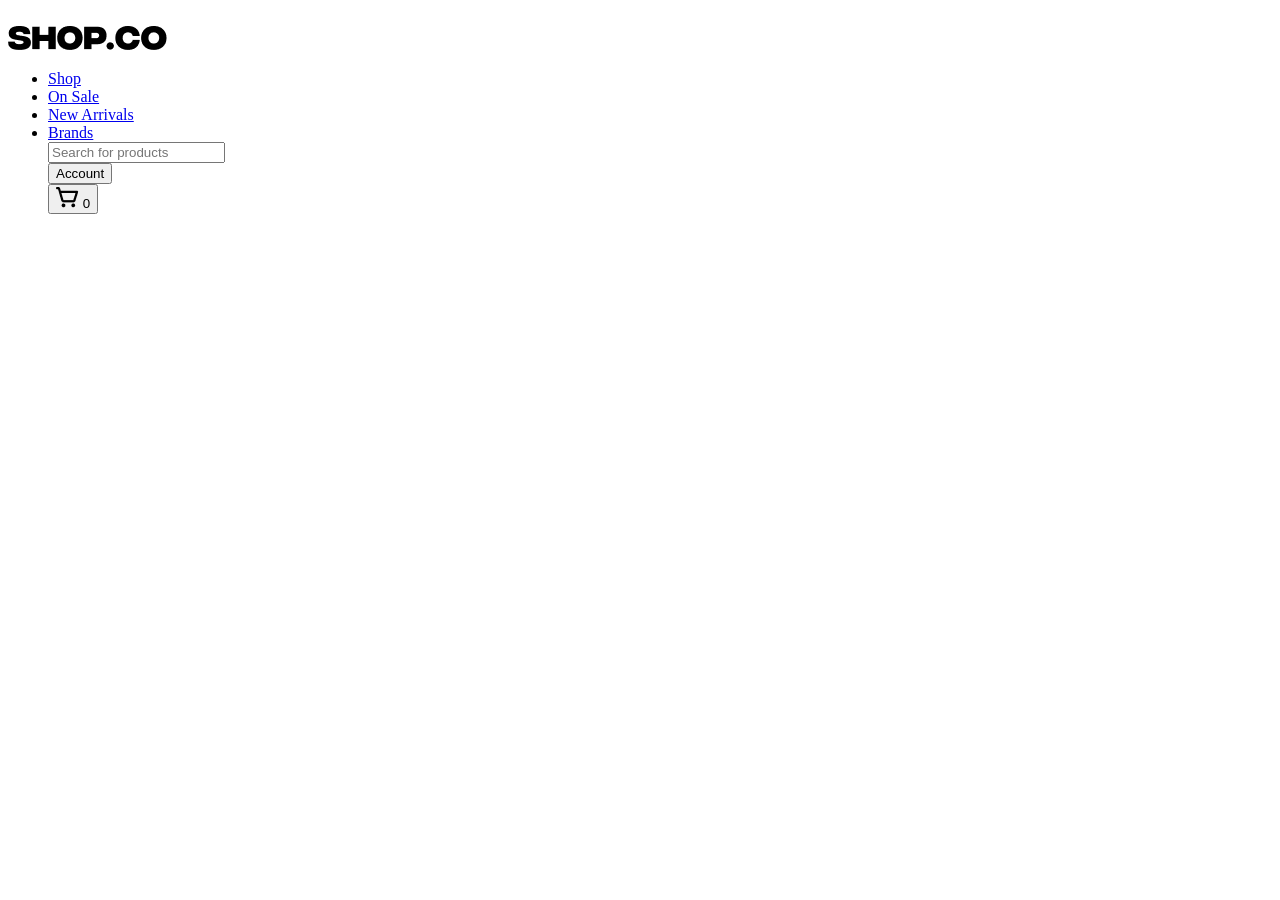
==== index.html @ 80697ec6 "Nav Bar" ====
<!DOCTYPE html>

<html lang="en">

    <head>

        <meta charset="UTF-8">

        <meta name="viewport" content="width=device-width, initial-scale=1.0">

        <title>Shop.co</title>

    </head>

    <body>

        <header>

            <a href="#">

                <img src="#" alt="">

            </a>

                <nav>

                    <img src="assets/icons/SHOP.CO.png" alt="">

                    <ul>

                        <li>
                            <a href="#">
                                Shop
                            </a>
                        </li>

                        <li>
                            <a href="#">
                                On Sale
                            </a>
                        </li>

                        <li>
                            <a href="#">
                                New Arrivals
                            </a>
                        </li>

                        <li>
                            <a href="#">
                                Brands
                            </a>
                        </li>

                        <input 
                        type="search"
                        name="q"
                        placeholder="Search for products"
                        aria-label="Search through Site Content"
                        required
                        />

                        <div class="account-wrapper">

                            <button id="accountBtn" type="button">

                                Account

                            </button>

                            <div id="accountDropdown" hidden>

                                <a href="/profile">My Profile</a>

                                <a href="/orders">Orders</a>

                                <a href="/logout">Log Out</a>

                            </div>

                        </div>

                        <div class="cart-wrapper">

                            <button id="cartBtn" type="button">

                                <img src="assets/icons/Vector-3.png" alt=""> <span id="cartCount">0</span>

                            </button>

                            <aside id="cartDrawer" hidden>

                                <button id="closeCartBtn" type="button">Close</button>

                                <p>
                                    Your cart items go here.
                                </p>

                                <a href="/checkout">
                                    Checkout
                                </a>

                            </aside>
                            
                        </div>

                    </ul>

                </nav>

        </header>

        <main>

            

        </main>
        
    </body>

</html>
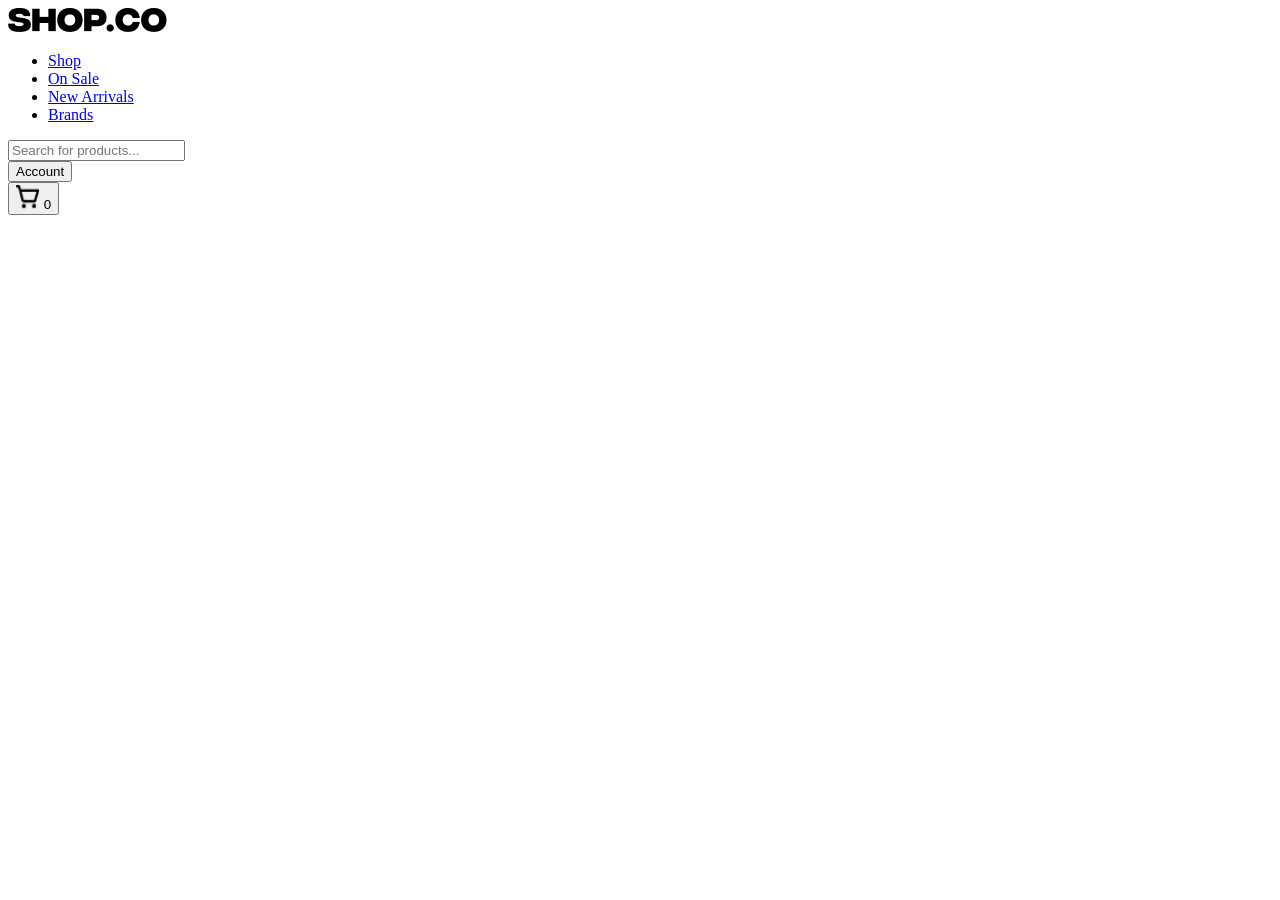
==== commit 0c829877: "code after fixing the architecture and structure of the nav bar" ====
--- a/index.html
+++ b/index.html
@@ -1,121 +1,78 @@
 <!DOCTYPE html>
-
 <html lang="en">
-
     <head>
-
         <meta charset="UTF-8">
-
         <meta name="viewport" content="width=device-width, initial-scale=1.0">
-
         <title>Shop.co</title>
-
+        <link rel="stylesheet" href="css/style.css">
+        <script type="module" src="js/script.js"></script>
     </head>
 
     <body>
-
         <header>
-
-            <a href="#">
-
-                <img src="#" alt="">
-
+            <a href="index.html">
+                <img src="assets/icons/SHOP.CO.png" alt="Shop.co Home">
             </a>
 
-                <nav>
+            <nav aria-label="Primary">
+                <ul>
+                    <li>
+                        <a href="pages/shop.html">Shop</a>
+                    </li>
+                    <li>
+                        <a href="pages/shop.html?filter=sale">On Sale</a>
+                    </li>
+                    <li>
+                        <a href="pages/shop.html?filter=new">New Arrivals</a>
+                    </li>
+                    <li>
+                        <a href="#brands">Brands</a>
+                    </li>
+                </ul>
+            </nav>
 
-                    <img src="assets/icons/SHOP.CO.png" alt="">
-
-                    <ul>
-
-                        <li>
-                            <a href="#">
-                                Shop
-                            </a>
-                        </li>
-
-                        <li>
-                            <a href="#">
-                                On Sale
-                            </a>
-                        </li>
-
-                        <li>
-                            <a href="#">
-                                New Arrivals
-                            </a>
-                        </li>
-
-                        <li>
-                            <a href="#">
-                                Brands
-                            </a>
-                        </li>
-
-                        <input 
+            <search>
+                <form action="pages/shop.html" method="GET">
+                    <input
                         type="search"
                         name="q"
-                        placeholder="Search for products"
-                        aria-label="Search through Site Content"
-                        required
-                        />
+                        placeholder="Search for products..."
+                        aria-label="Search for products"
+                    >
+                </form>
+            </search>
 
-                        <div class="account-wrapper">
+            <div class="account-wrapper">
+                <button id="accountBtn" type="button" popovertarget="accountDropdown">
+                    Account
+                </button>
 
-                            <button id="accountBtn" type="button">
+                <div id="accountDropdown" popover="auto">
+                    <a href="pages/account.html">My Profile</a>
+                    <a href="pages/account.html#orders">Orders</a>
+                    <button type="button" id="logoutBtn">Log Out</button>
+                </div>
+            </div>
 
-                                Account
+            <div class="cart-wrapper">
+                <button id="cartBtn" type="button" aria-label="Open shopping cart">
+                    <img src="assets/icons/Vector-3.png" alt="" width="24" height="24">
+                    <span id="cartCount" aria-live="polite">0</span>
+                </button>
 
-                            </button>
+                <dialog id="cartDrawer" closedby="any" aria-label="Shopping Cart">
+                    <form method="dialog">
+                        <button id="closeCartBtn" type="submit">Close</button>
+                    </form>
 
-                            <div id="accountDropdown" hidden>
+                    <p>Your cart items go here.</p>
 
-                                <a href="/profile">My Profile</a>
-
-                                <a href="/orders">Orders</a>
-
-                                <a href="/logout">Log Out</a>
-
-                            </div>
-
-                        </div>
-
-                        <div class="cart-wrapper">
-
-                            <button id="cartBtn" type="button">
-
-                                <img src="assets/icons/Vector-3.png" alt=""> <span id="cartCount">0</span>
-
-                            </button>
-
-                            <aside id="cartDrawer" hidden>
-
-                                <button id="closeCartBtn" type="button">Close</button>
-
-                                <p>
-                                    Your cart items go here.
-                                </p>
-
-                                <a href="/checkout">
-                                    Checkout
-                                </a>
-
-                            </aside>
-                            
-                        </div>
-
-                    </ul>
-
-                </nav>
-
+                    <a href="pages/checkout.html">Checkout</a>
+                </dialog>
+            </div>
         </header>
 
         <main>
-
-            
-
         </main>
-        
     </body>
-
 </html>
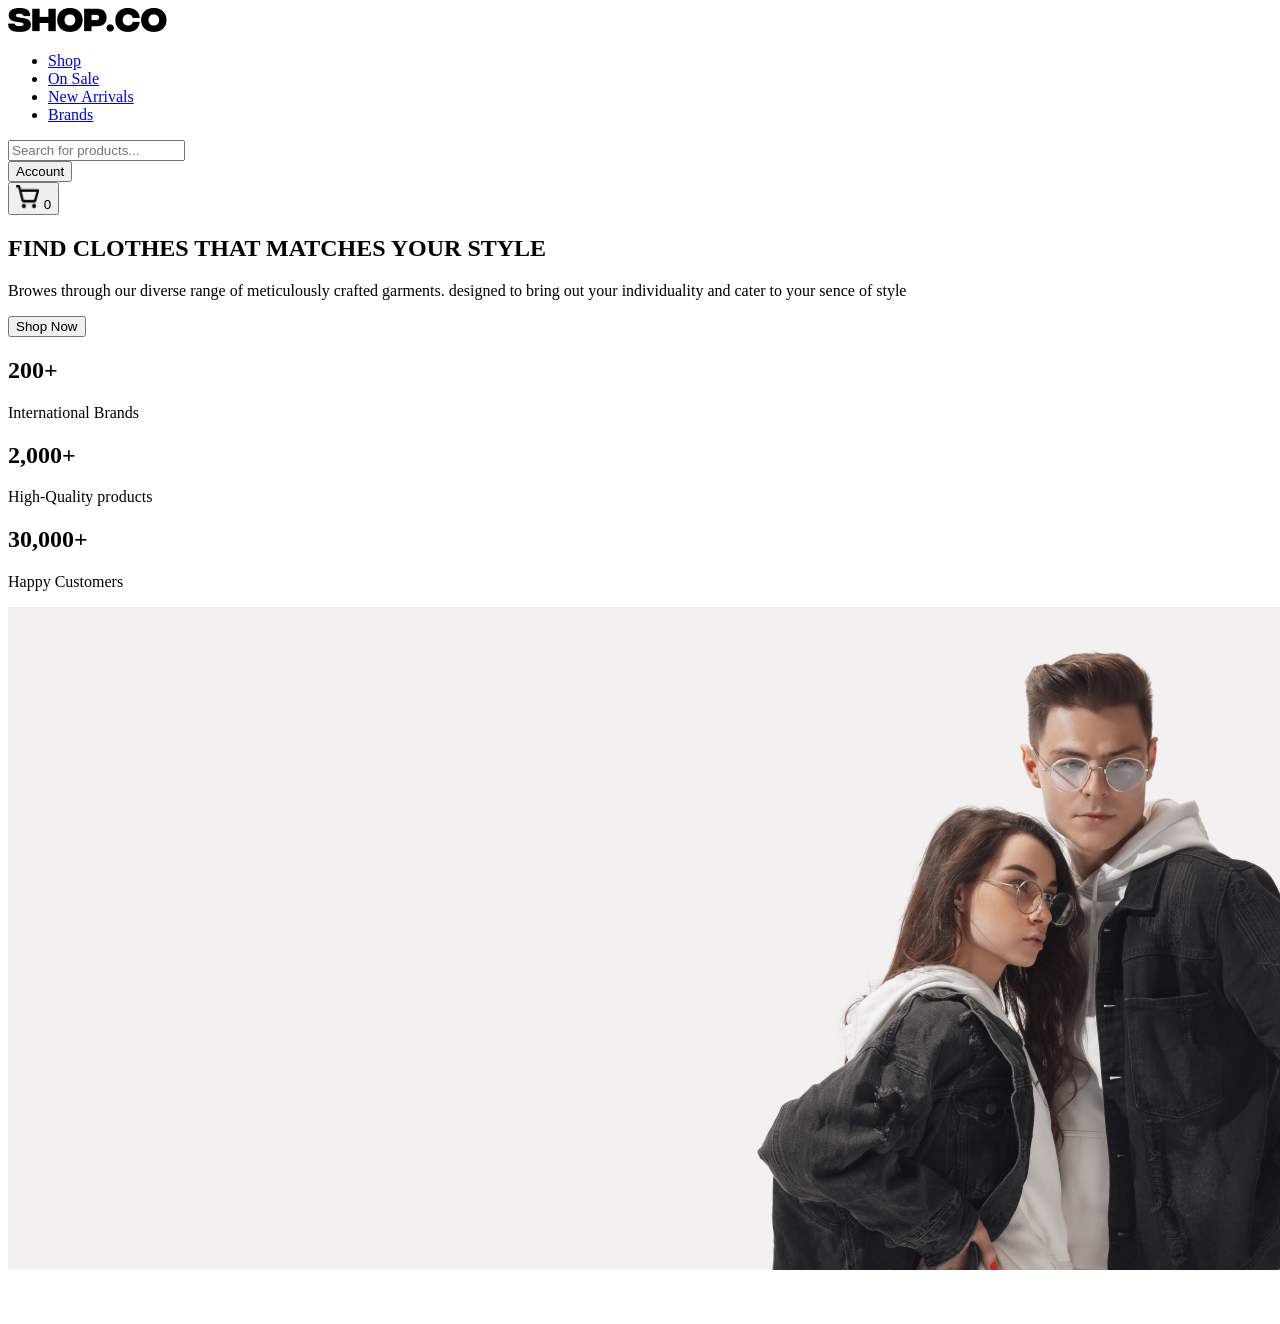
==== commit 3c6e8ba2: "Hero Section HTML" ====
--- a/index.html
+++ b/index.html
@@ -73,6 +73,46 @@
         </header>
 
         <main>
+            <!-- Hero Section -->
+            <section id="hero">
+                <h1>
+                    FIND CLOTHES THAT MATCHES YOUR STYLE
+                </h1>
+                <p>
+                    Browes through our diverse range of meticulously crafted garments. designed to bring out your individuality and cater to your sence of style
+                </p>
+                <button type="button">
+                    Shop Now
+                </button>
+                <h2>
+                    200+
+                </h2>
+                <p>
+                    International Brands
+                </p>
+                <h2>
+                    2,000+
+                </h2>
+                <p>
+                    High-Quality products
+                </p>
+                <h2>
+                    30,000+
+                </h2>
+                <p>
+                    Happy Customers
+                </p>
+                <div class="hero-image">
+                    <img src="assets/images/Rectangle_2.png">
+                </div>
+                <div class="logos">
+                    <img src="assets/icons/gucci-logo-1_1.svg" alt="">
+                    <img src="assets/icons/zara-logo.svg" alt="">
+                    <img src="assets/icons/prada-logo-1_1.svg" alt="">
+                    <img src="assets/icons/versace-logo.svg" alt="">
+                    <img src="assets/icons/calvin-klein-logo.svg" alt="">
+                </div>
+            </section>
         </main>
     </body>
 </html>
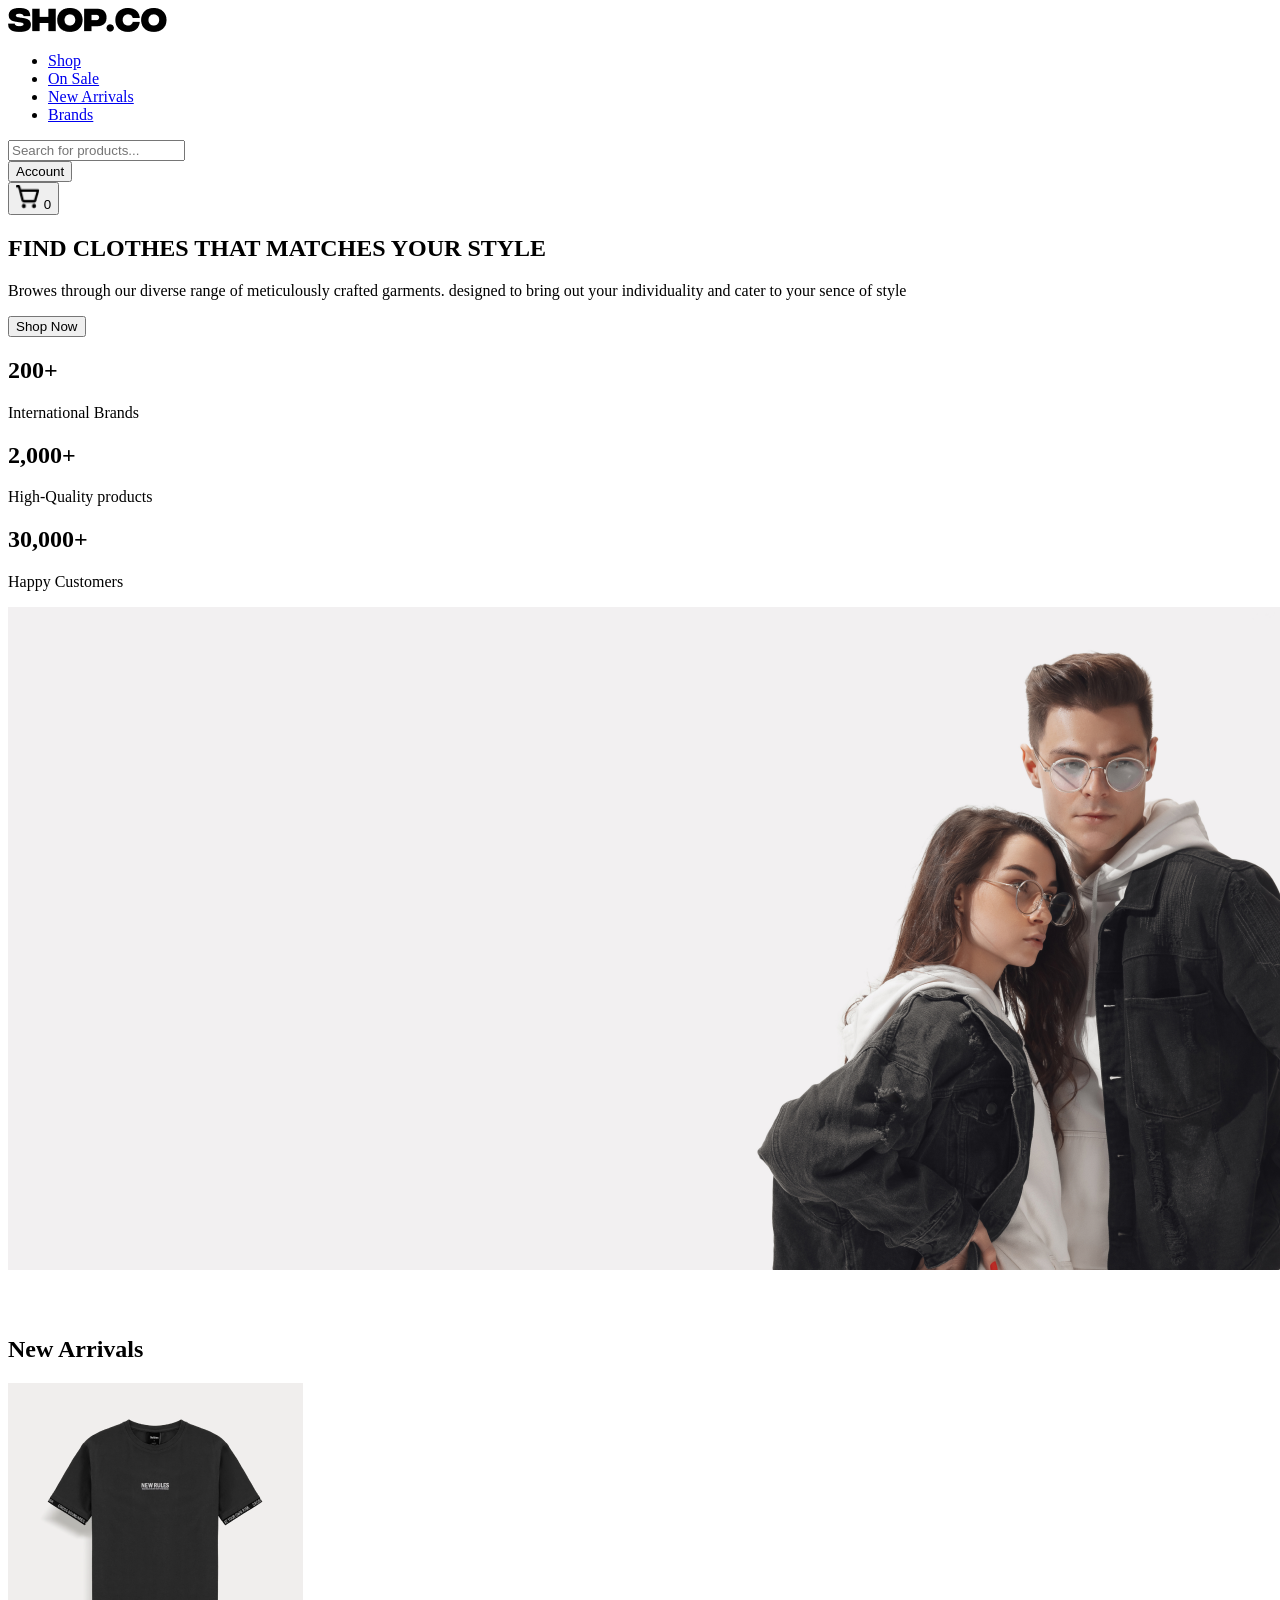
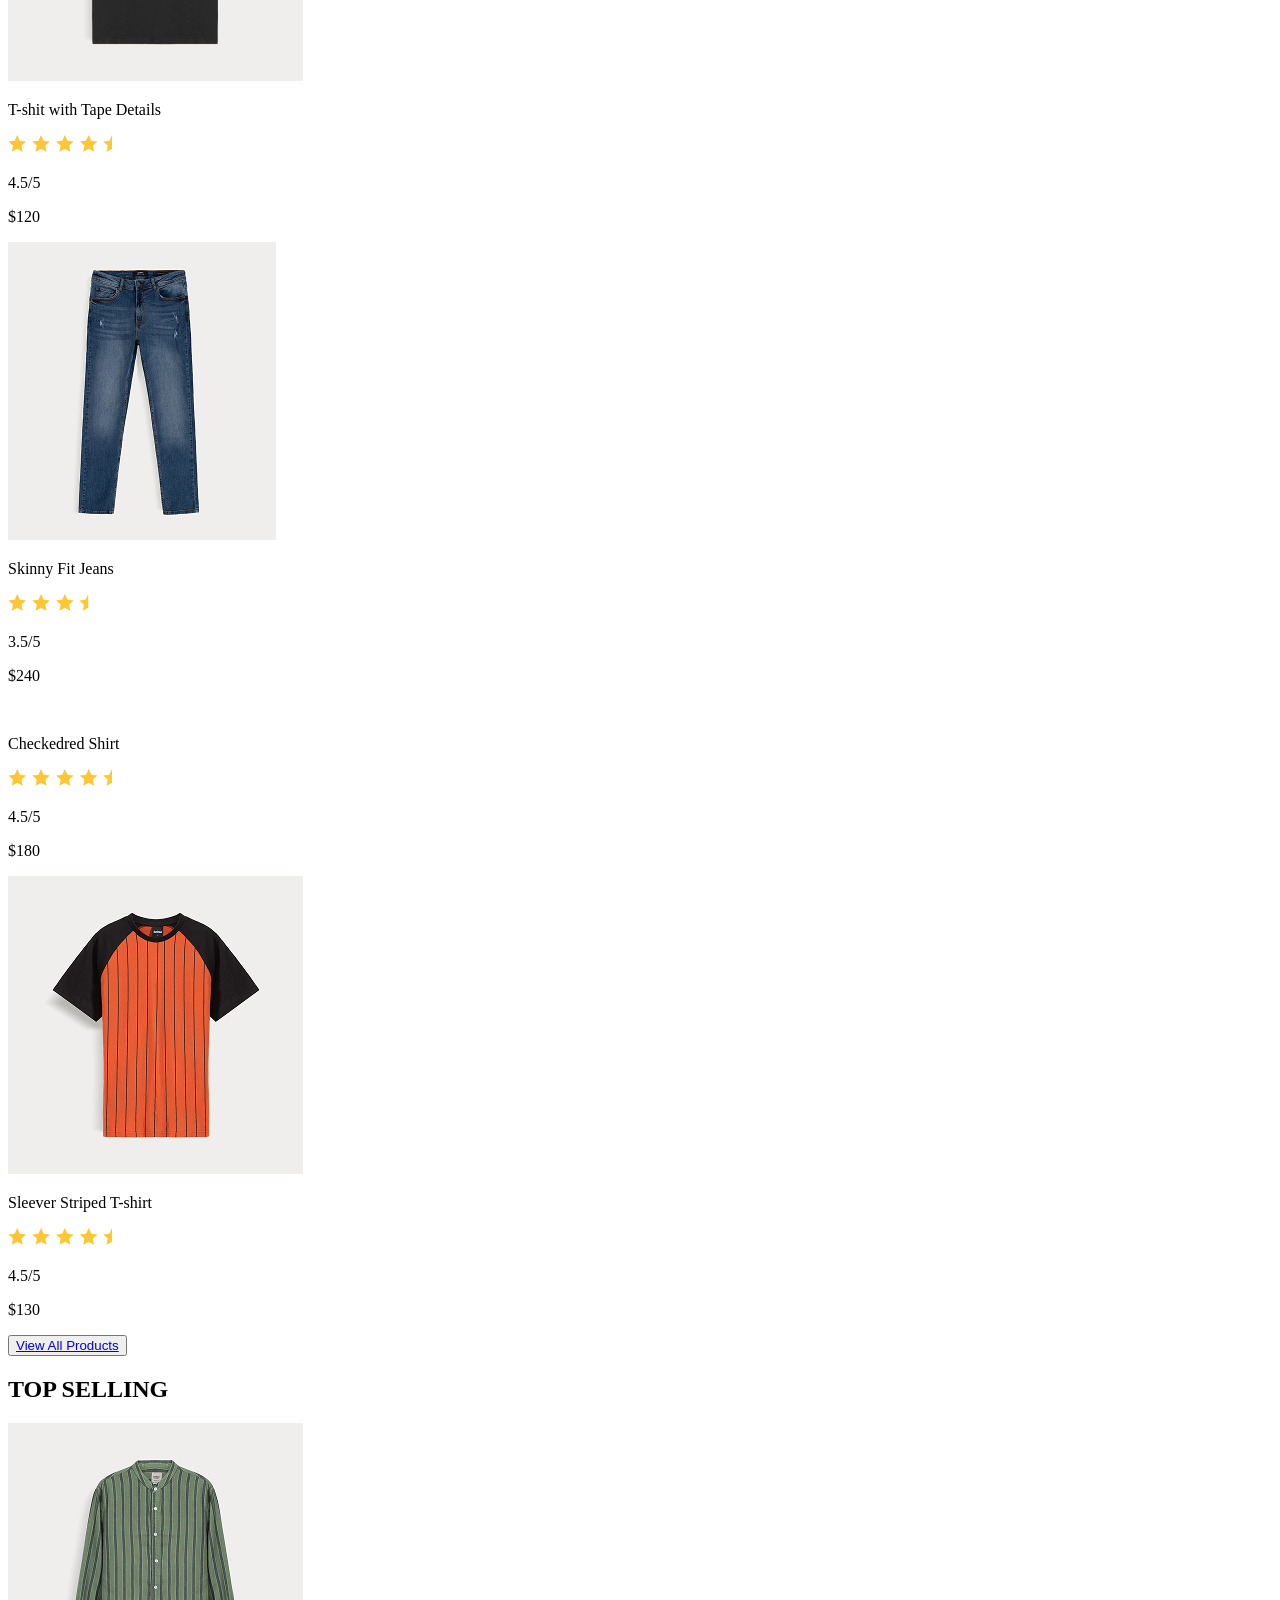
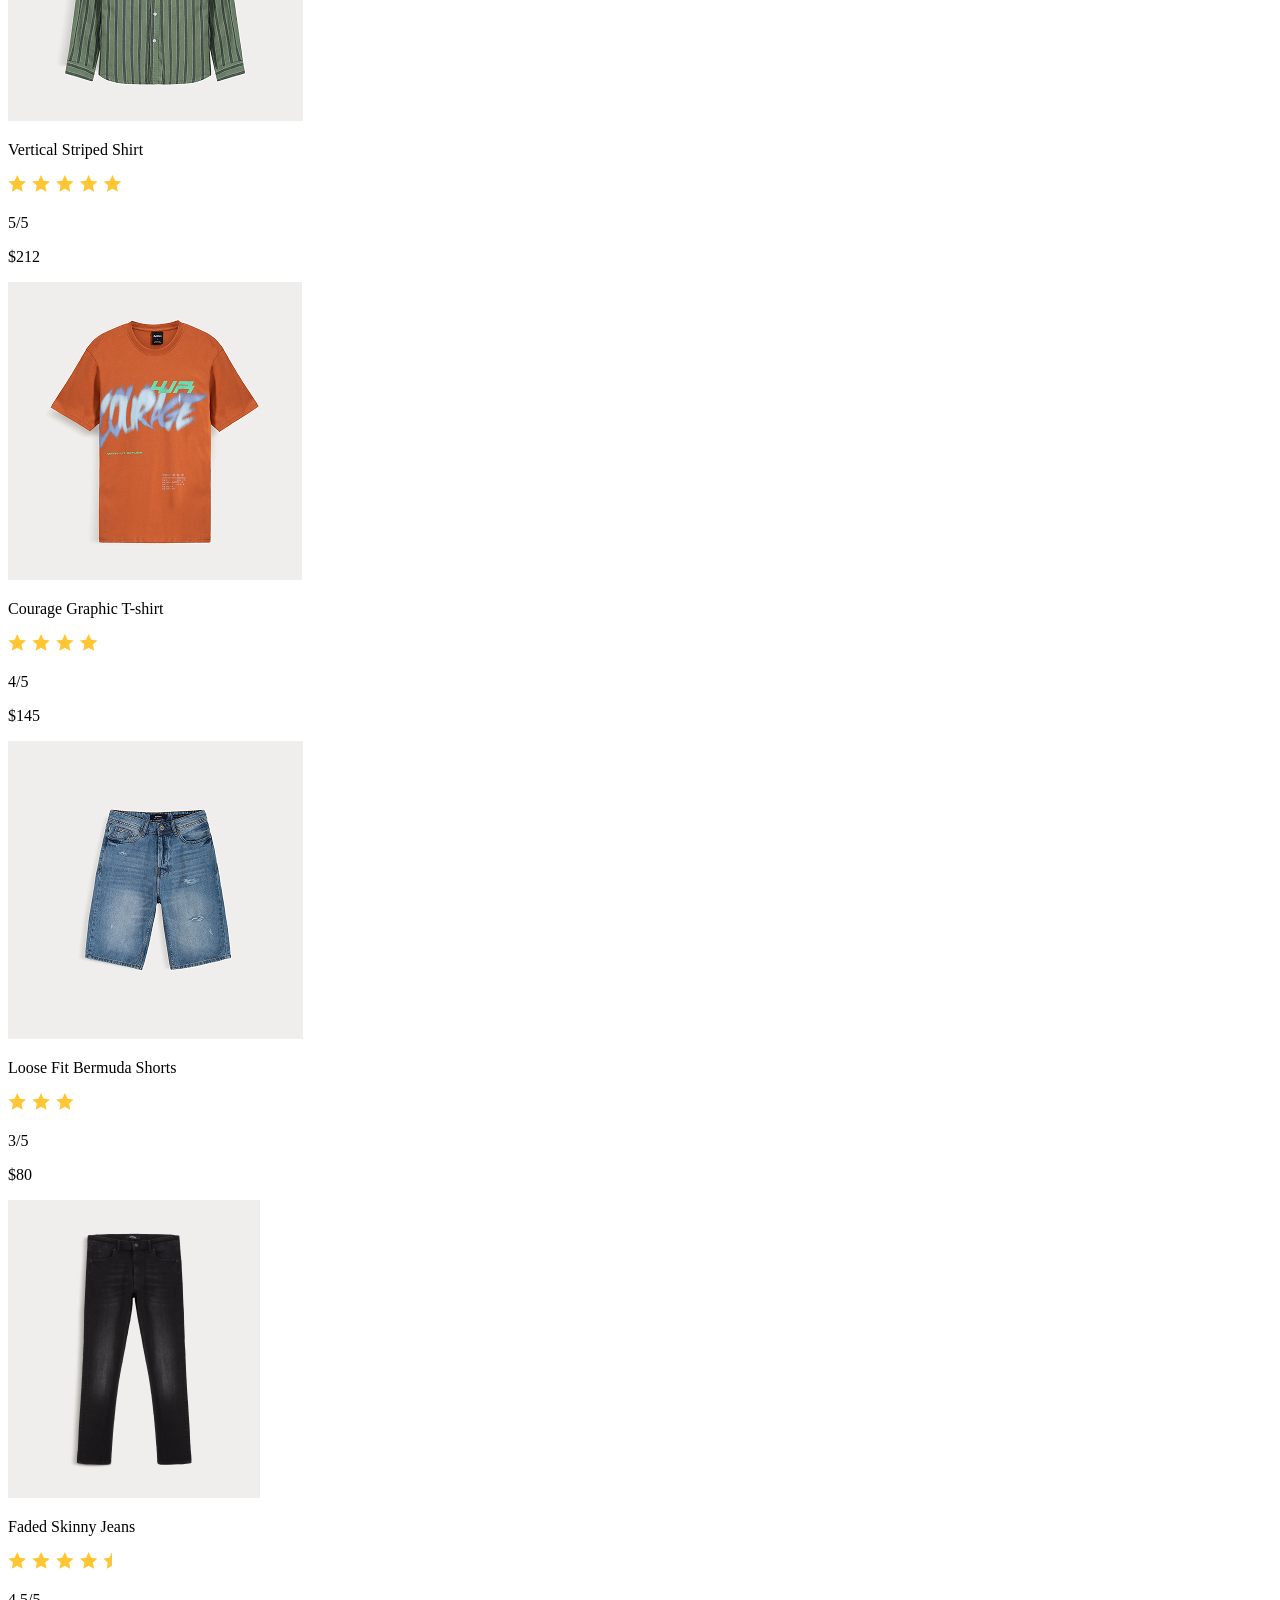
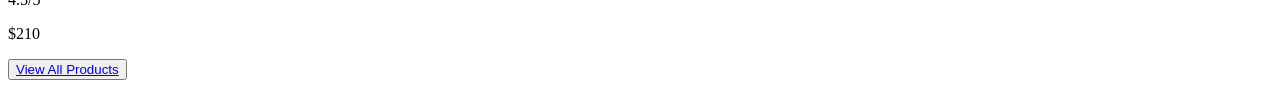
==== commit f9b17319: "Top selling & new Arrivals" ====
--- a/index.html
+++ b/index.html
@@ -113,6 +113,150 @@
                     <img src="assets/icons/calvin-klein-logo.svg" alt="">
                 </div>
             </section>
+            <!--  New Arrivals -->
+            <section id="new-arrivals">
+                <h2 style="">New Arrivals</h2>
+                <div id="new-arrivals-grid">
+                    <article>
+                        <a href="#">
+                            <img src="assets/images/T-shirt with Tape Details.png" alt="">
+                        </a>
+                        <p>
+                            T-shit with Tape Details
+                        </p>
+                        <img src="assets/icons/4-5-stars.svg" alt="">
+                        <p>
+                            4.5/5
+                        </p>
+                        <p>
+                            $120
+                        </p>
+                    </article>
+                    <article>
+                        <a href="#">
+                            <img src="assets/images/Skinny Fit Jeans.png" alt="">
+                        </a>
+                        <p>
+                            Skinny Fit Jeans
+                        </p>
+                        <img src="assets/icons/3-5-stars.svg" alt="">
+                        <p>
+                            3.5/5
+                        </p>
+                        <p>
+                            $240
+                        </p>
+                    </article>
+                    <article>
+                        <a href="#">
+                            <img src="assets/images/Checkedered Shirt.png" alt="">
+                        </a>
+                        <p>
+                            Checkedred Shirt
+                        </p>
+                        <img src="assets/icons/4-5-stars.svg" alt="">
+                        <p>
+                            4.5/5
+                        </p>
+                        <p>
+                            $180
+                        </p>
+                    </article>
+                    <article>
+                        <a href="#">
+                            <img src="assets/images/Sleeve Striped T-shirt.png" alt="">
+                        </a>
+                        <p>
+                            Sleever Striped T-shirt
+                        </p>
+                        <img src="assets/icons/4-5-stars.svg" alt="">
+                        <p>
+                            4.5/5
+                        </p>
+                        <p>
+                            $130
+                        </p>
+                    </article>
+                    <button>
+                        <a href="pages/shop.html?filter=new">
+                            View All Products
+                        </a>
+                    </button>
+                </div>
+            </section>
+            <!-- Top Selling -->
+             <section id="top-selling">
+                <h2>
+                    TOP SELLING
+                </h2>
+                <article>
+                        <a href="#">
+                            <img src="assets/images/Vertical Striped Shirt.png" alt="">
+                        </a>
+                        <p>
+                            Vertical Striped Shirt
+                        </p>
+                        <img src="assets/icons/5-stars.svg" alt="">
+                        <p>
+                            5/5
+                        </p>
+                        <p>
+                            $212
+                        </p>
+                    </article>
+                    <article>
+                        <a href="#">
+                            <img src="assets/images/Courage Graphic T-shirt.png" alt="">
+                        </a>
+                        <p>
+                            Courage Graphic T-shirt
+                        </p>
+                        <img src="assets/icons/4-stars.svg" alt="">
+                        <p>
+                            4/5
+                        </p>
+                        <p>
+                            $145
+                        </p>
+                    </article>
+                    <article>
+                        <a href="#">
+                            <img src="assets/images/Loose Fit Bermuda Shorts.png" alt="">
+                        </a>
+                        <p>
+                            Loose Fit Bermuda Shorts
+                        </p>
+                        <img src="assets/icons/3-stars.svg" alt="">
+                        <p>
+                            3/5
+                        </p>
+                        <p>
+                            $80
+                        </p>
+                    </article>
+                    <article>
+                        <a href="#">
+                            <img src="assets/images/Faded Skinny Jeans.png" alt="">
+                        </a>
+                        <p>
+                            Faded Skinny Jeans
+                        </p>
+                        <img src="assets/icons/4-5-stars.svg" alt="">
+                        <p>
+                            4.5/5
+                        </p>
+                        <p>
+                            $210
+                        </p>
+                    </article>
+                    <button>
+                        <a href="pages/shop.html?filter=new">
+                            View All Products
+                        </a>
+                    </button>
+             </section>
         </main>
+        <footer>
+        </footer>
     </body>
 </html>
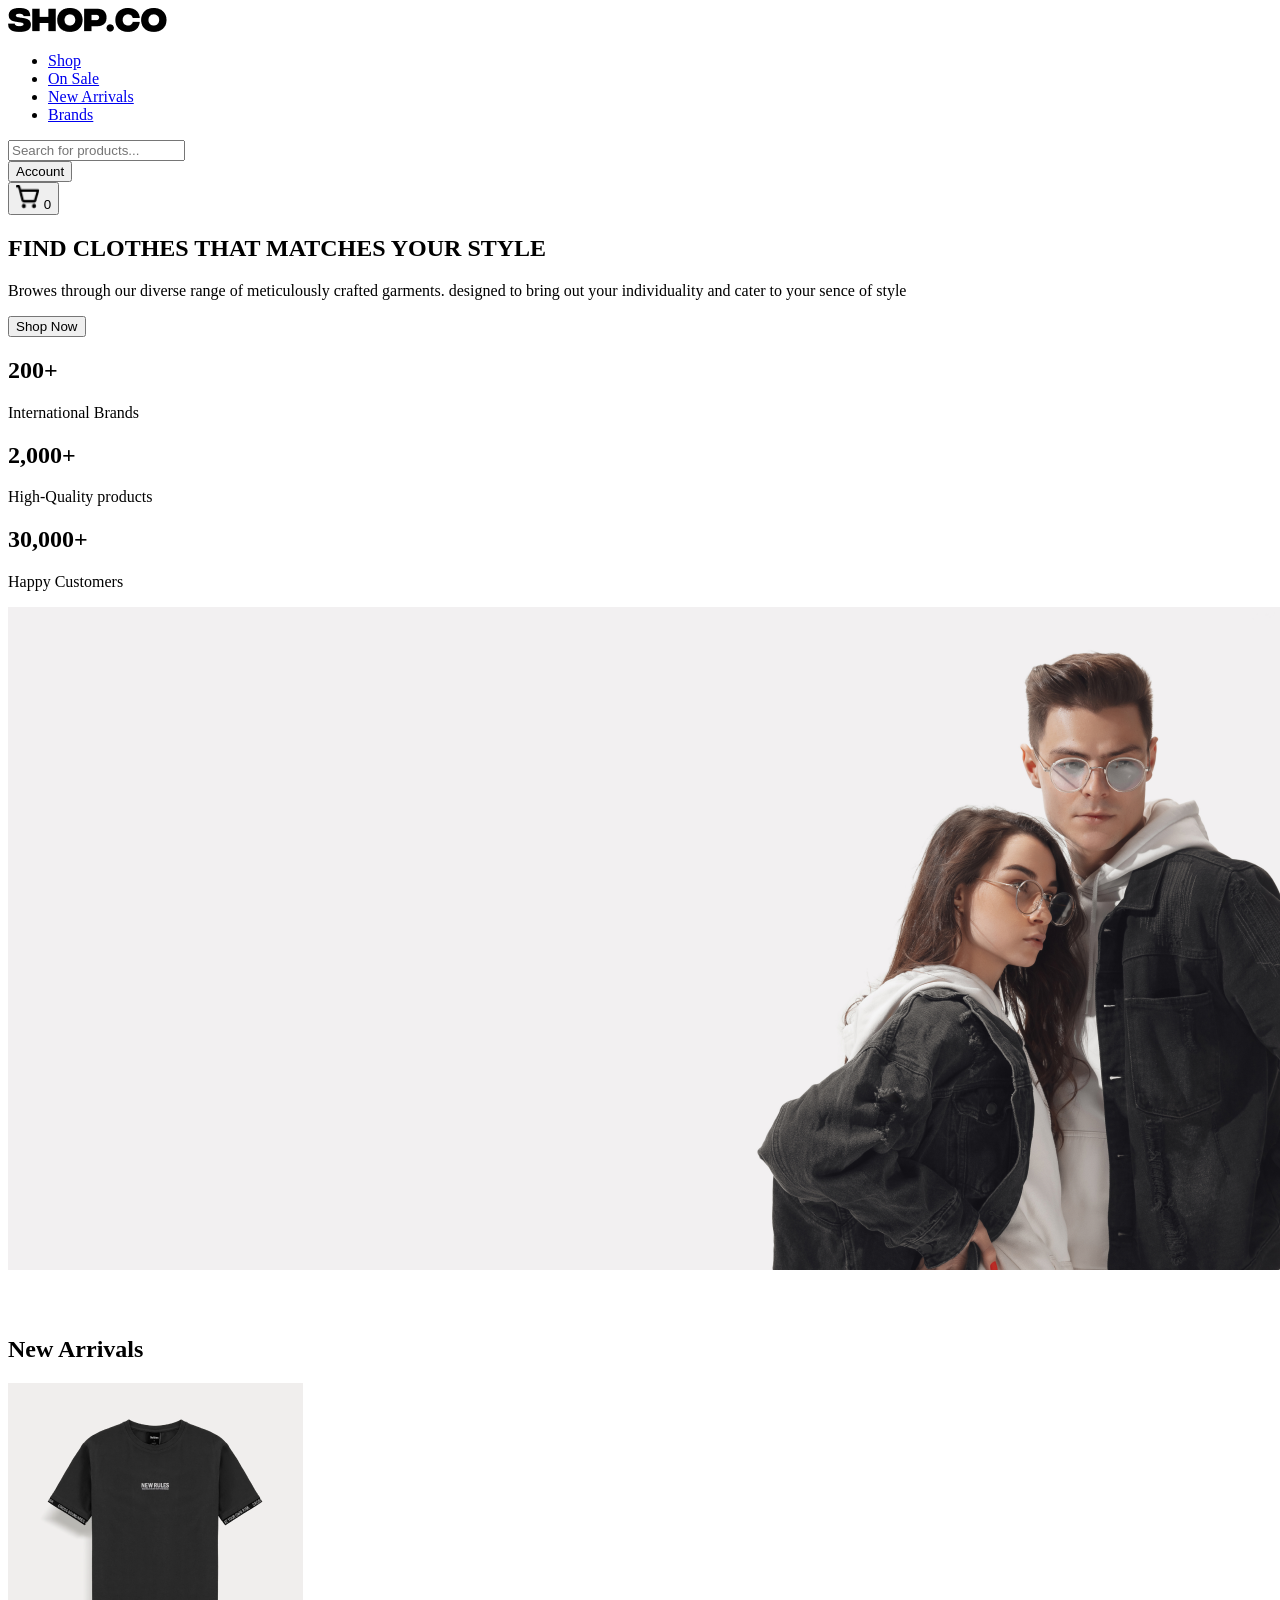
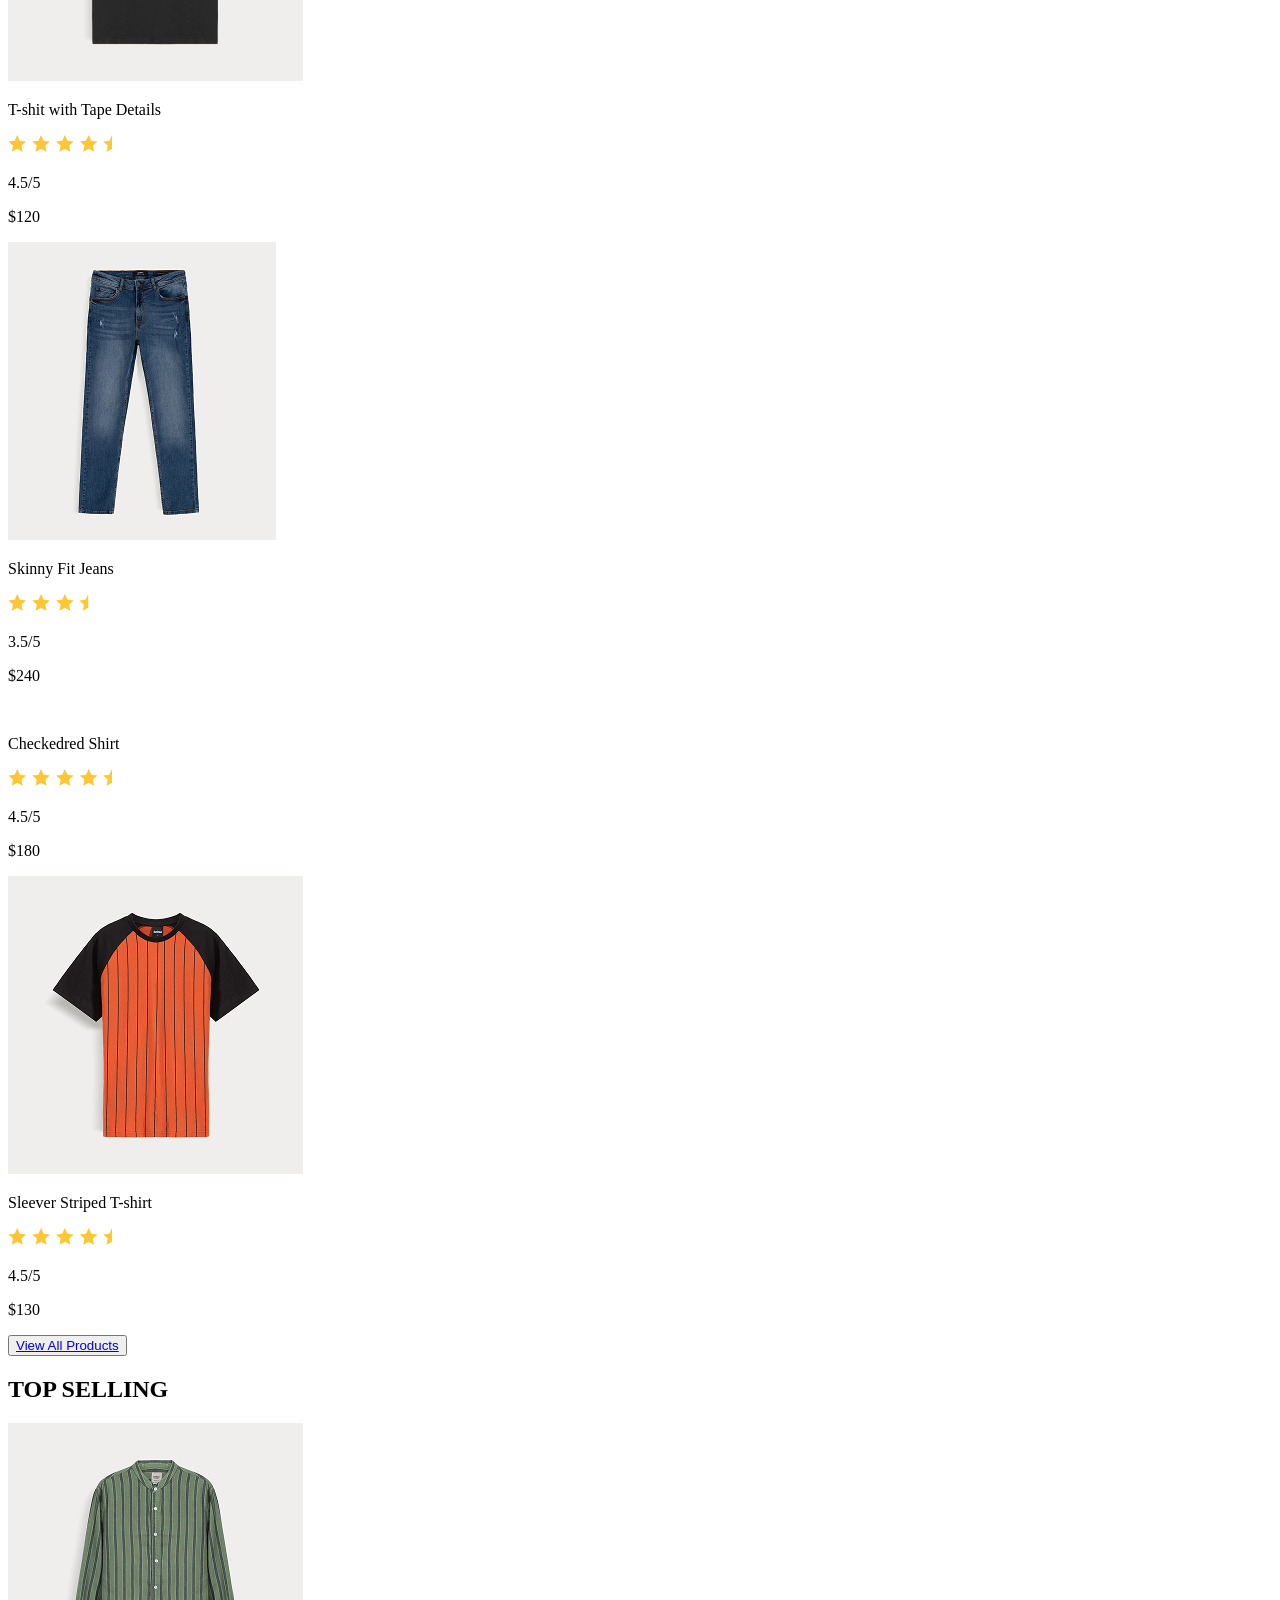
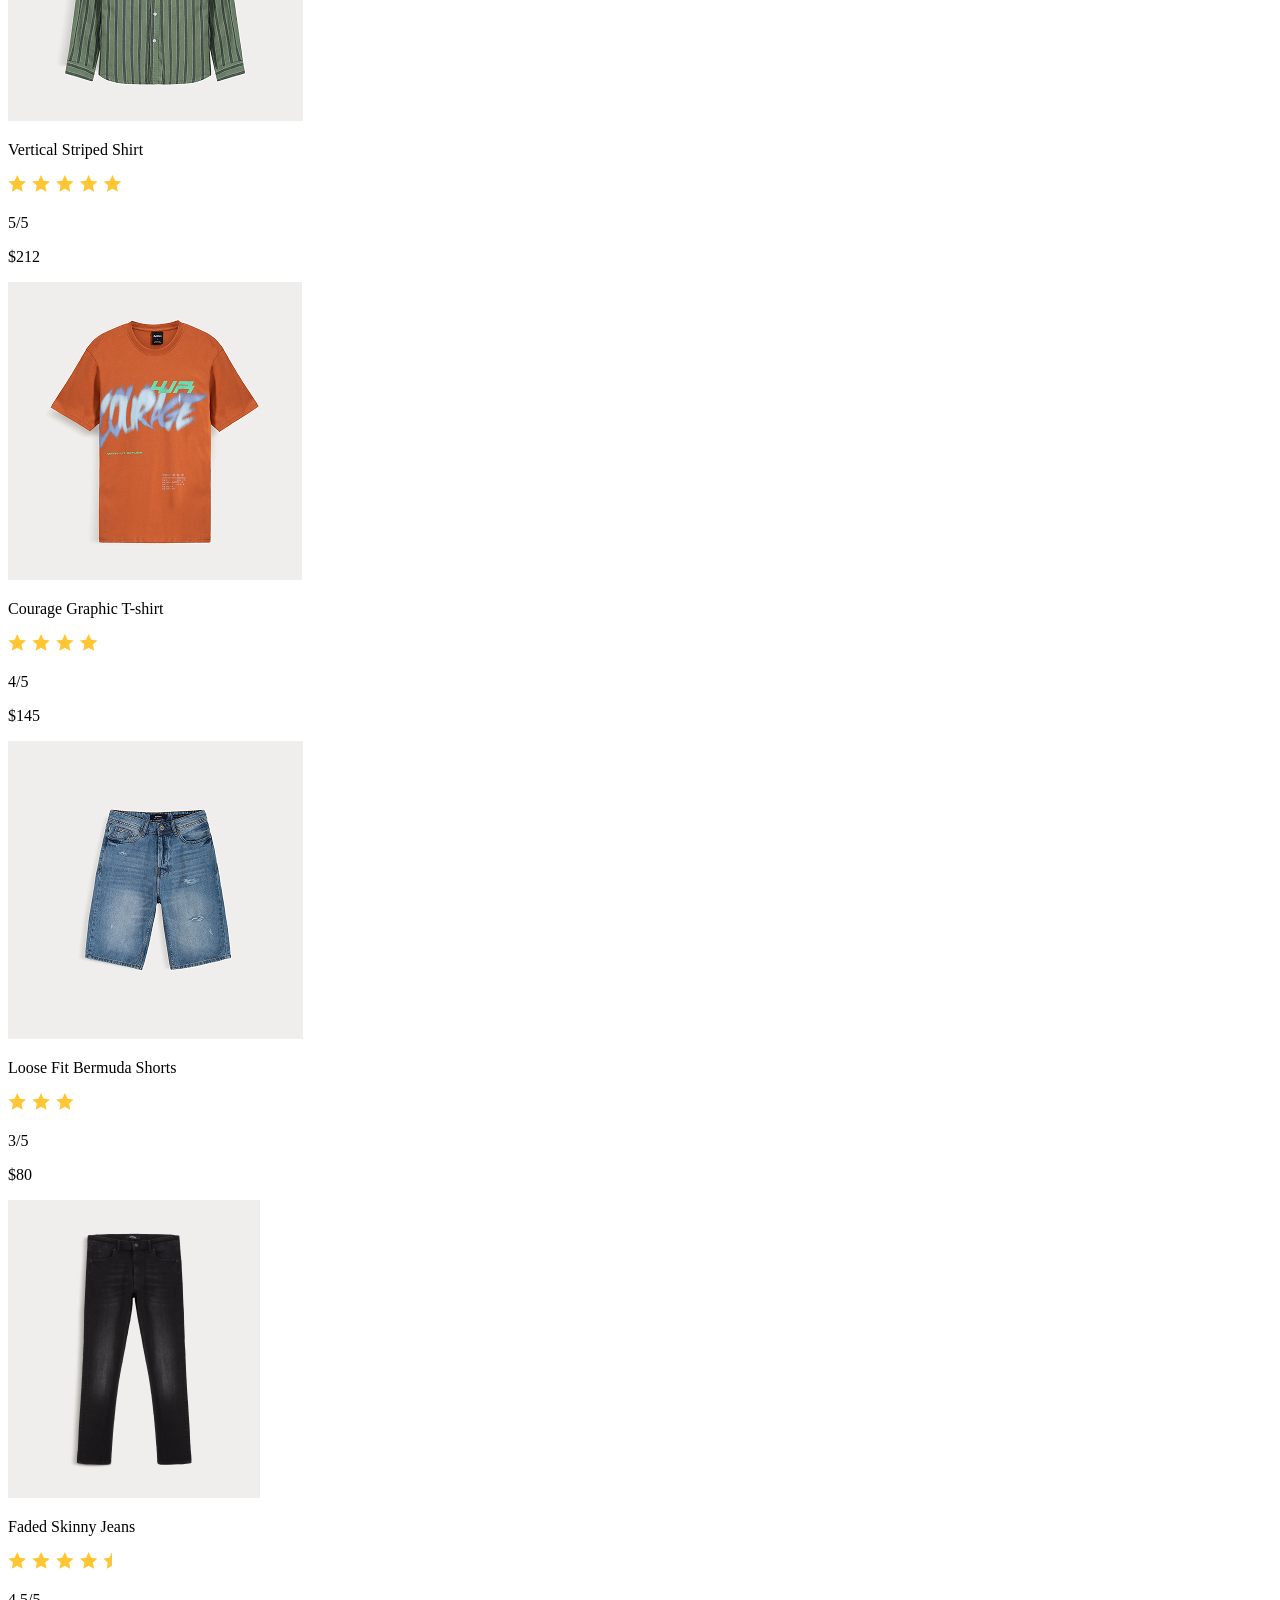
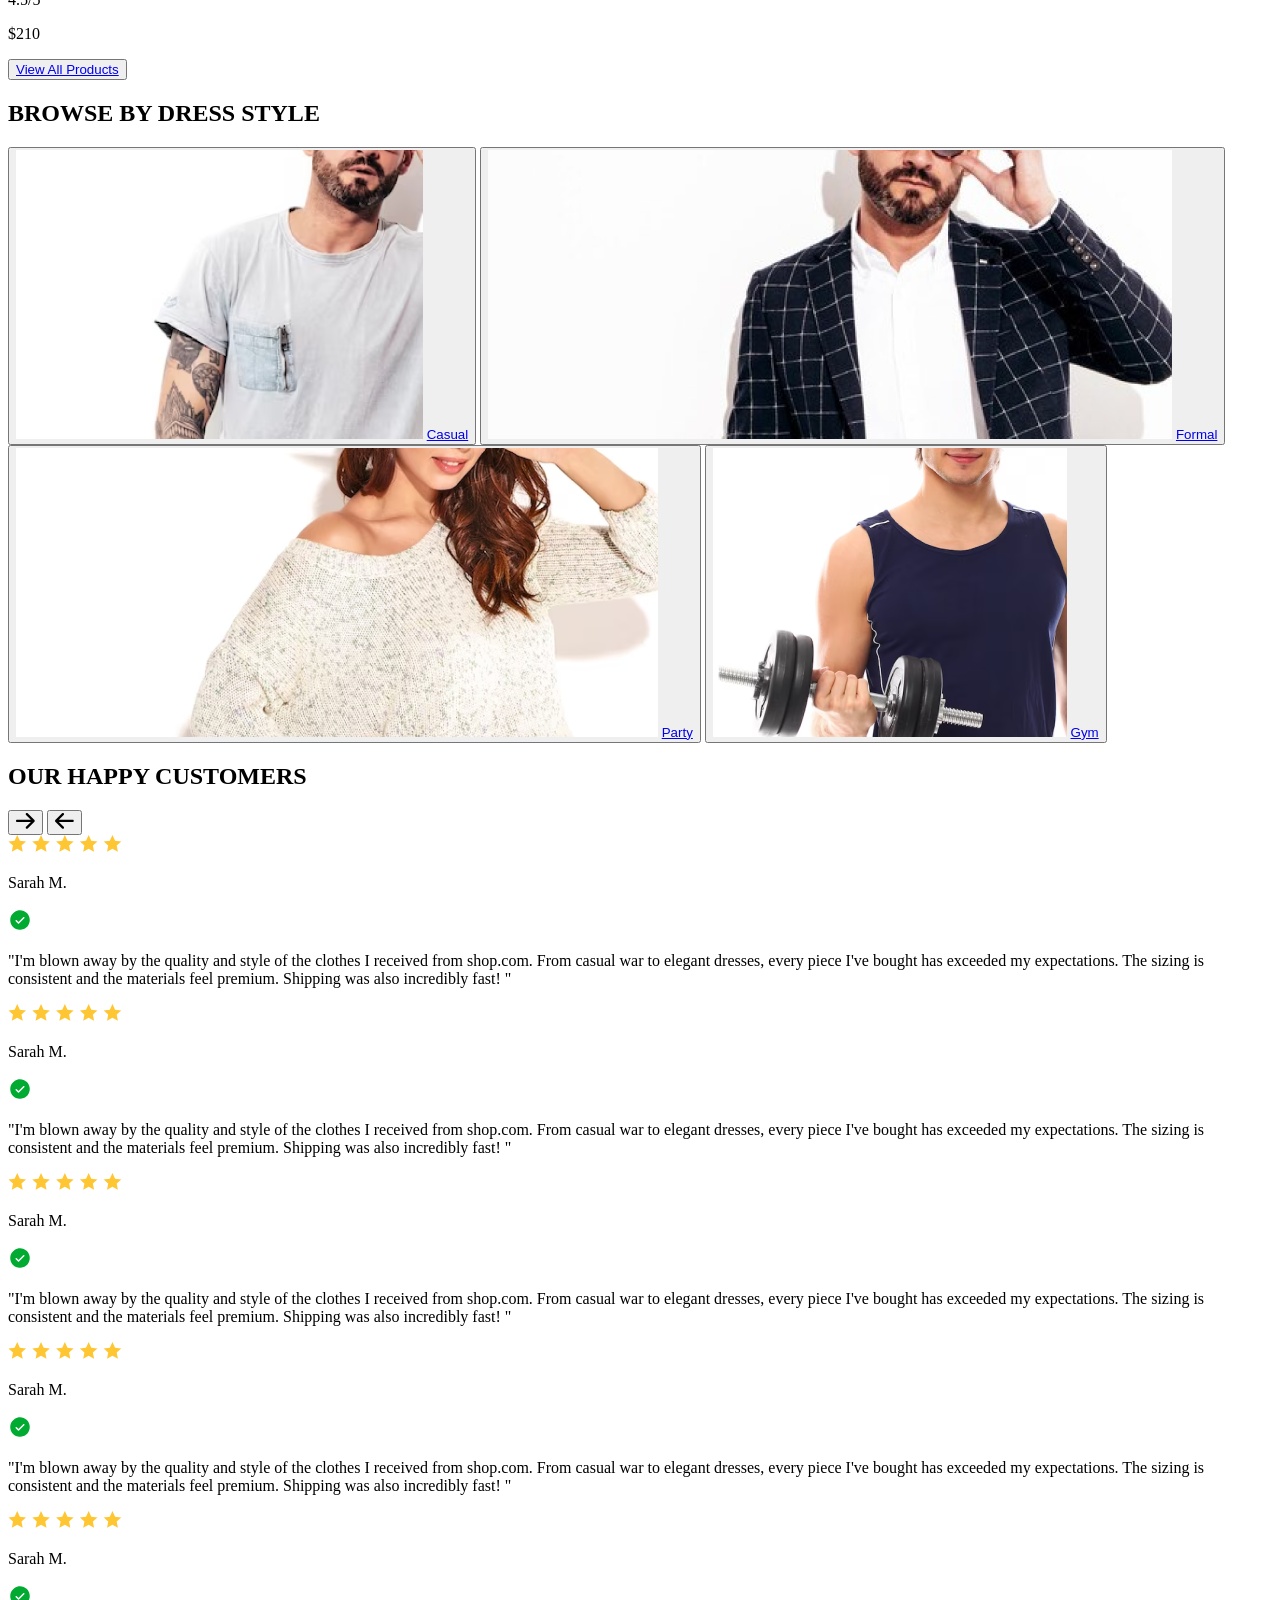
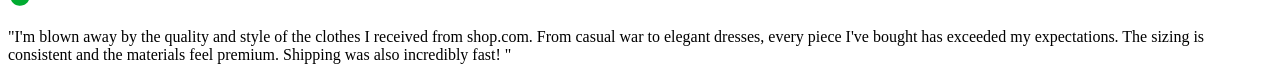
==== commit f59ea295: "Our Happy customers & browse by dress style" ====
--- a/index.html
+++ b/index.html
@@ -73,7 +73,9 @@
         </header>
 
         <main>
+
             <!-- Hero Section -->
+
             <section id="hero">
                 <h1>
                     FIND CLOTHES THAT MATCHES YOUR STYLE
@@ -113,9 +115,13 @@
                     <img src="assets/icons/calvin-klein-logo.svg" alt="">
                 </div>
             </section>
+
             <!--  New Arrivals -->
+
             <section id="new-arrivals">
-                <h2 style="">New Arrivals</h2>
+                <h2>
+                    New Arrivals
+                </h2>
                 <div id="new-arrivals-grid">
                     <article>
                         <a href="#">
@@ -184,7 +190,9 @@
                     </button>
                 </div>
             </section>
+
             <!-- Top Selling -->
+
              <section id="top-selling">
                 <h2>
                     TOP SELLING
@@ -254,6 +262,106 @@
                             View All Products
                         </a>
                     </button>
+             </section>
+
+             <!-- Browse By Dress Style -->
+
+             <section id="browse-by-dress-style">
+                <h2>
+                    BROWSE BY DRESS STYLE
+                </h2>
+                <article>
+                    <button>
+                        <img src="assets/images/casual.png" alt="">
+                        <a href="pages/shop.html?filter=casual">
+                            Casual
+                        </a>
+                    </button>
+                    <button>
+                        <img src="assets/images/formal.png" alt="">
+                        <a href="pages/shop.html?filter=formal">
+                            Formal
+                        </a>
+                    </button>
+                    <button>
+                        <img src="assets/images/party.png" alt="">
+                        <a href="pages/shop.html?filter=party">
+                            Party
+                        </a>
+                    </button>
+                    <button>
+                        <img src="assets/images/gym.png" alt="">
+                        <a href="pages/shop.html?filter=sport">
+                            Gym
+                        </a>
+                    </button>
+                </article>
+             </section>
+
+             <!-- our happy customers -->
+
+             <section id="our-happy-customers">
+                <h2>
+                    OUR HAPPY CUSTOMERS
+                </h2>
+                <button>
+                    <img src="assets/icons/right-arrow.svg" alt="">
+                </button>
+                <button>
+                    <img src="assets/icons/left-arrow.svg" alt="">
+                </button>
+                <div>
+                    <article>
+                        <img src="assets/icons/5-stars.svg" alt="">
+                        <p>
+                            Sarah M.
+                        </p>
+                        <img src="assets/icons/correct-sign-green.svg" alt="">
+                        <p>
+                            "I'm blown away by the quality and style of the clothes I received from shop.com. From casual war to elegant dresses, every piece I've bought has exceeded my expectations. The sizing is consistent and the materials feel premium. Shipping was also incredibly fast! "
+                        </p>
+                    </article>
+                    <article>
+                        <img src="assets/icons/5-stars.svg" alt="">
+                        <p>
+                            Sarah M.
+                        </p>
+                        <img src="assets/icons/correct-sign-green.svg" alt="">
+                        <p>
+                            "I'm blown away by the quality and style of the clothes I received from shop.com. From casual war to elegant dresses, every piece I've bought has exceeded my expectations. The sizing is consistent and the materials feel premium. Shipping was also incredibly fast! "
+                        </p>
+                    </article>
+                    <article>
+                        <img src="assets/icons/5-stars.svg" alt="">
+                        <p>
+                            Sarah M.
+                        </p>
+                        <img src="assets/icons/correct-sign-green.svg" alt="">
+                        <p>
+                            "I'm blown away by the quality and style of the clothes I received from shop.com. From casual war to elegant dresses, every piece I've bought has exceeded my expectations. The sizing is consistent and the materials feel premium. Shipping was also incredibly fast! "
+                        </p>
+                    </article>
+                    <article>
+                        <img src="assets/icons/5-stars.svg" alt="">
+                        <p>
+                            Sarah M.
+                        </p>
+                        <img src="assets/icons/correct-sign-green.svg" alt="">
+                        <p>
+                            "I'm blown away by the quality and style of the clothes I received from shop.com. From casual war to elegant dresses, every piece I've bought has exceeded my expectations. The sizing is consistent and the materials feel premium. Shipping was also incredibly fast! "
+                        </p>
+                    </article>
+                    <article>
+                        <img src="assets/icons/5-stars.svg" alt="">
+                        <p>
+                            Sarah M.
+                        </p>
+                        <img src="assets/icons/correct-sign-green.svg" alt="">
+                        <p>
+                            "I'm blown away by the quality and style of the clothes I received from shop.com. From casual war to elegant dresses, every piece I've bought has exceeded my expectations. The sizing is consistent and the materials feel premium. Shipping was also incredibly fast! "
+                        </p>
+                    </article>
+                </div>
              </section>
         </main>
         <footer>
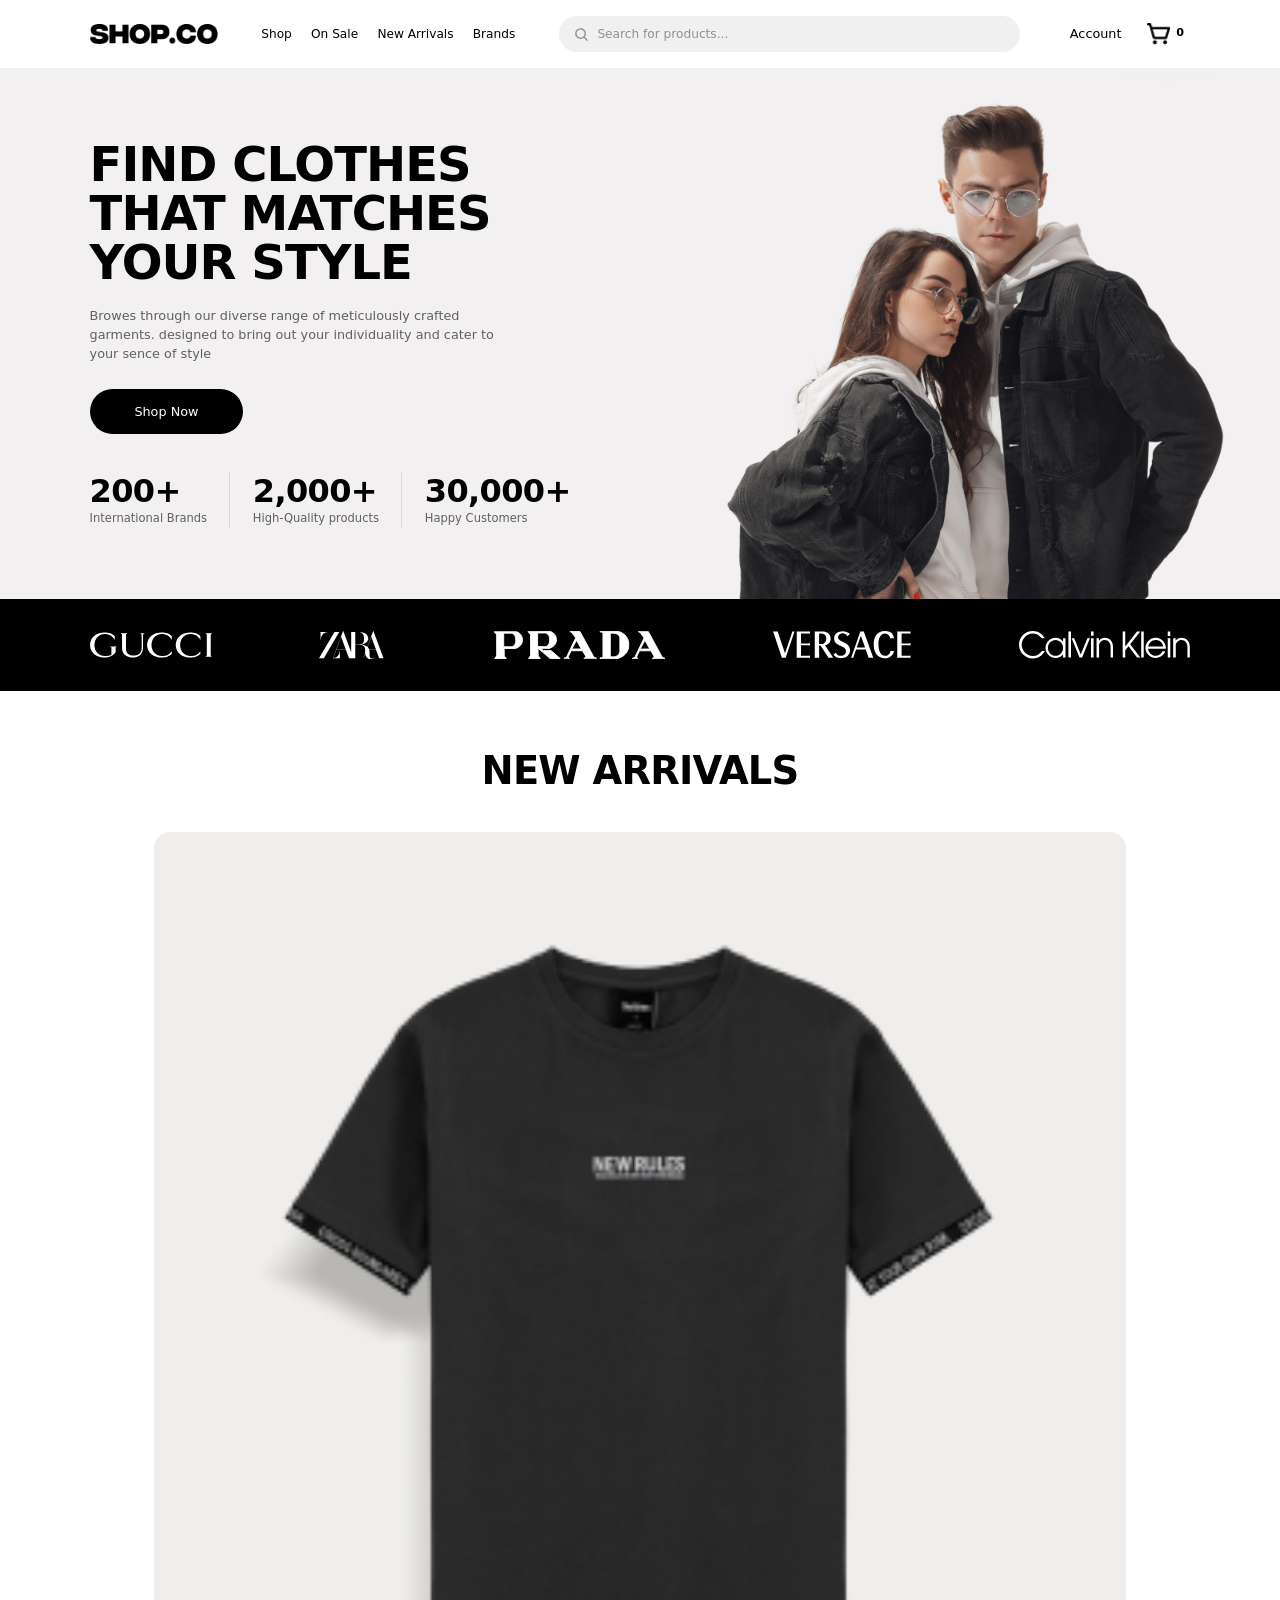
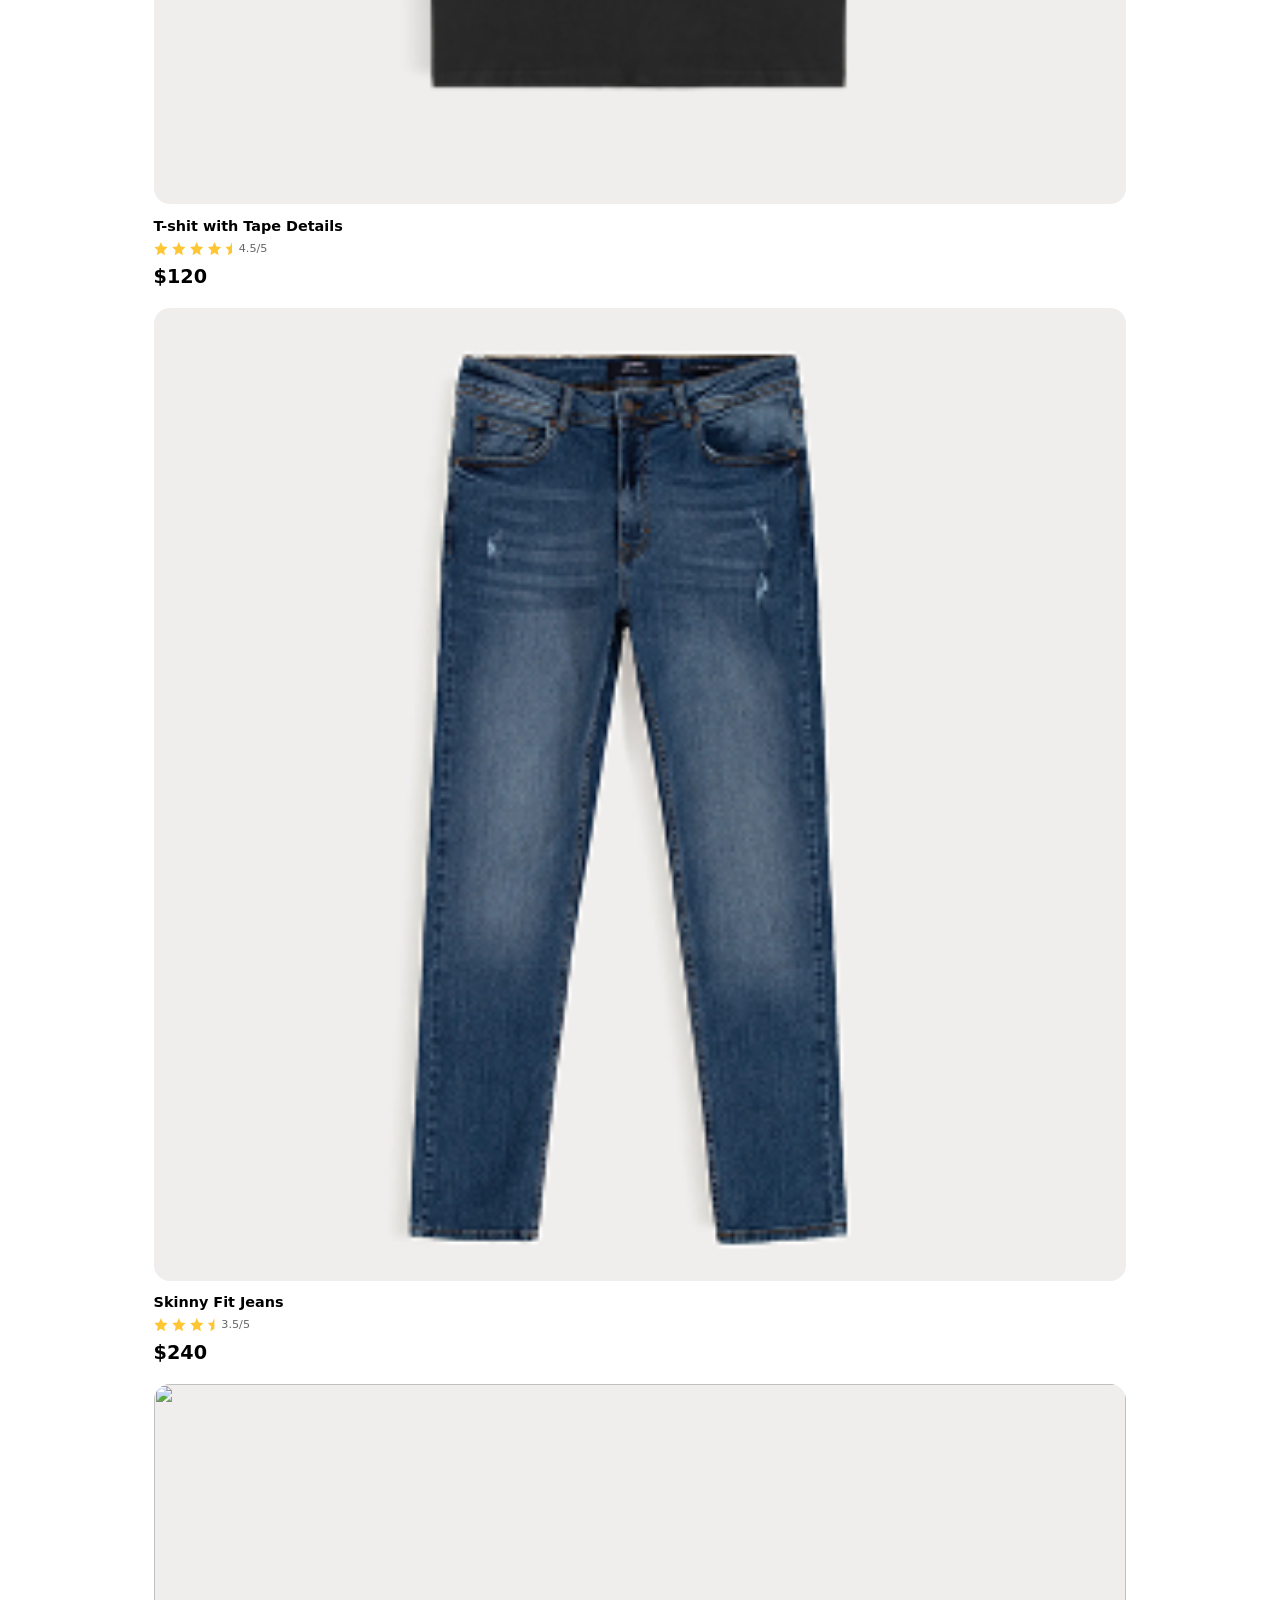
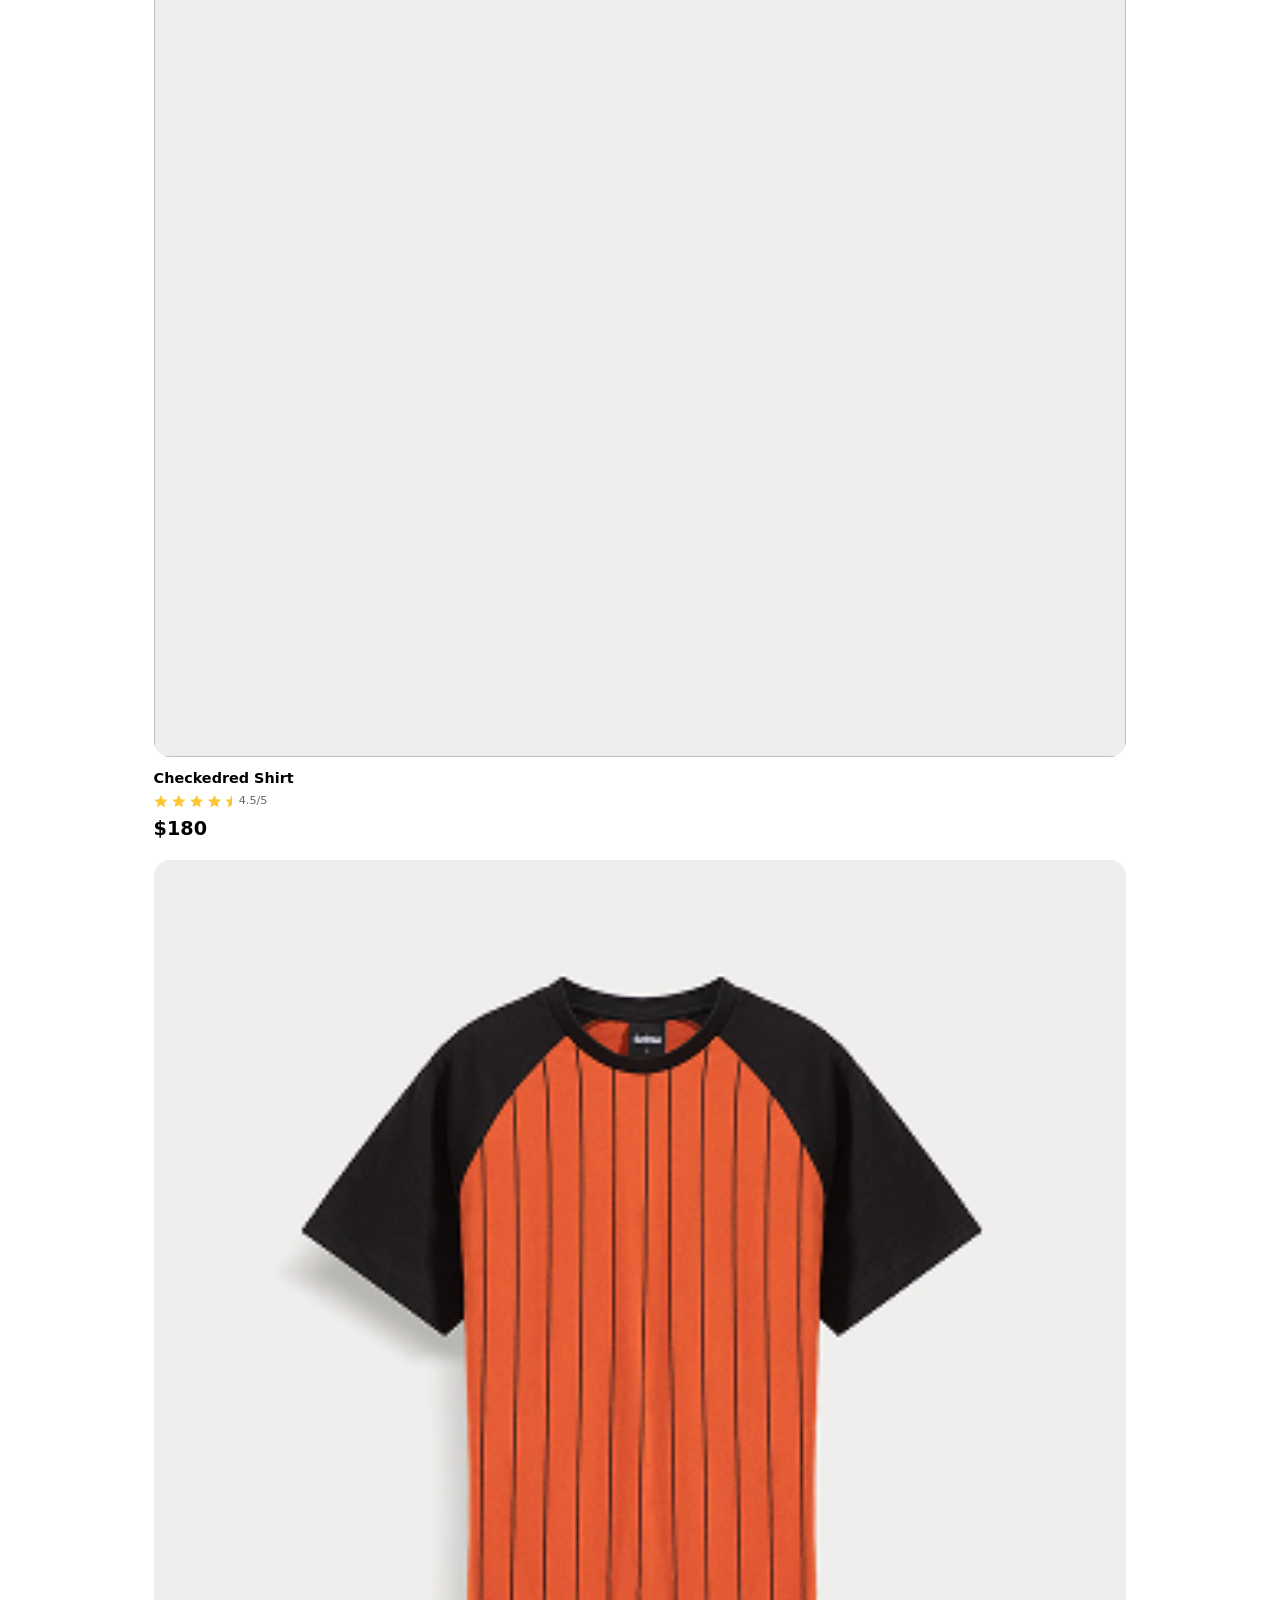
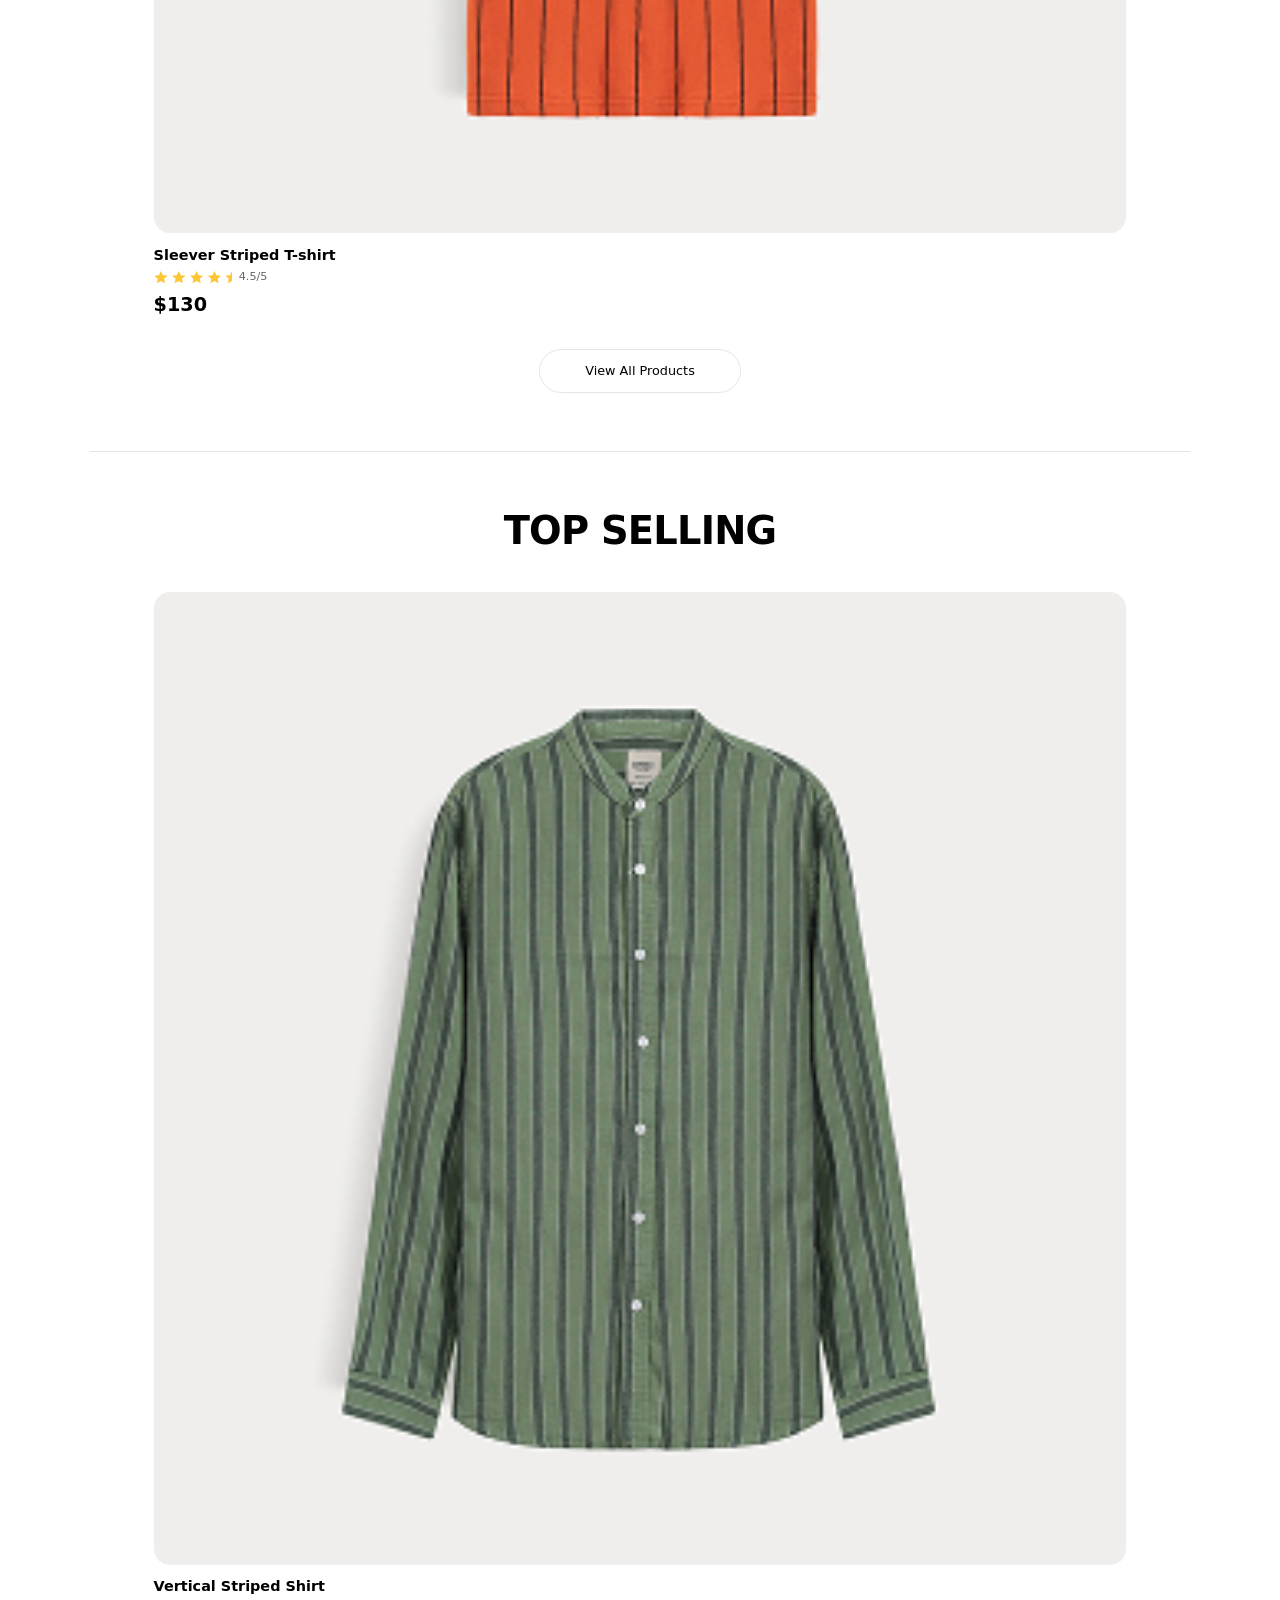
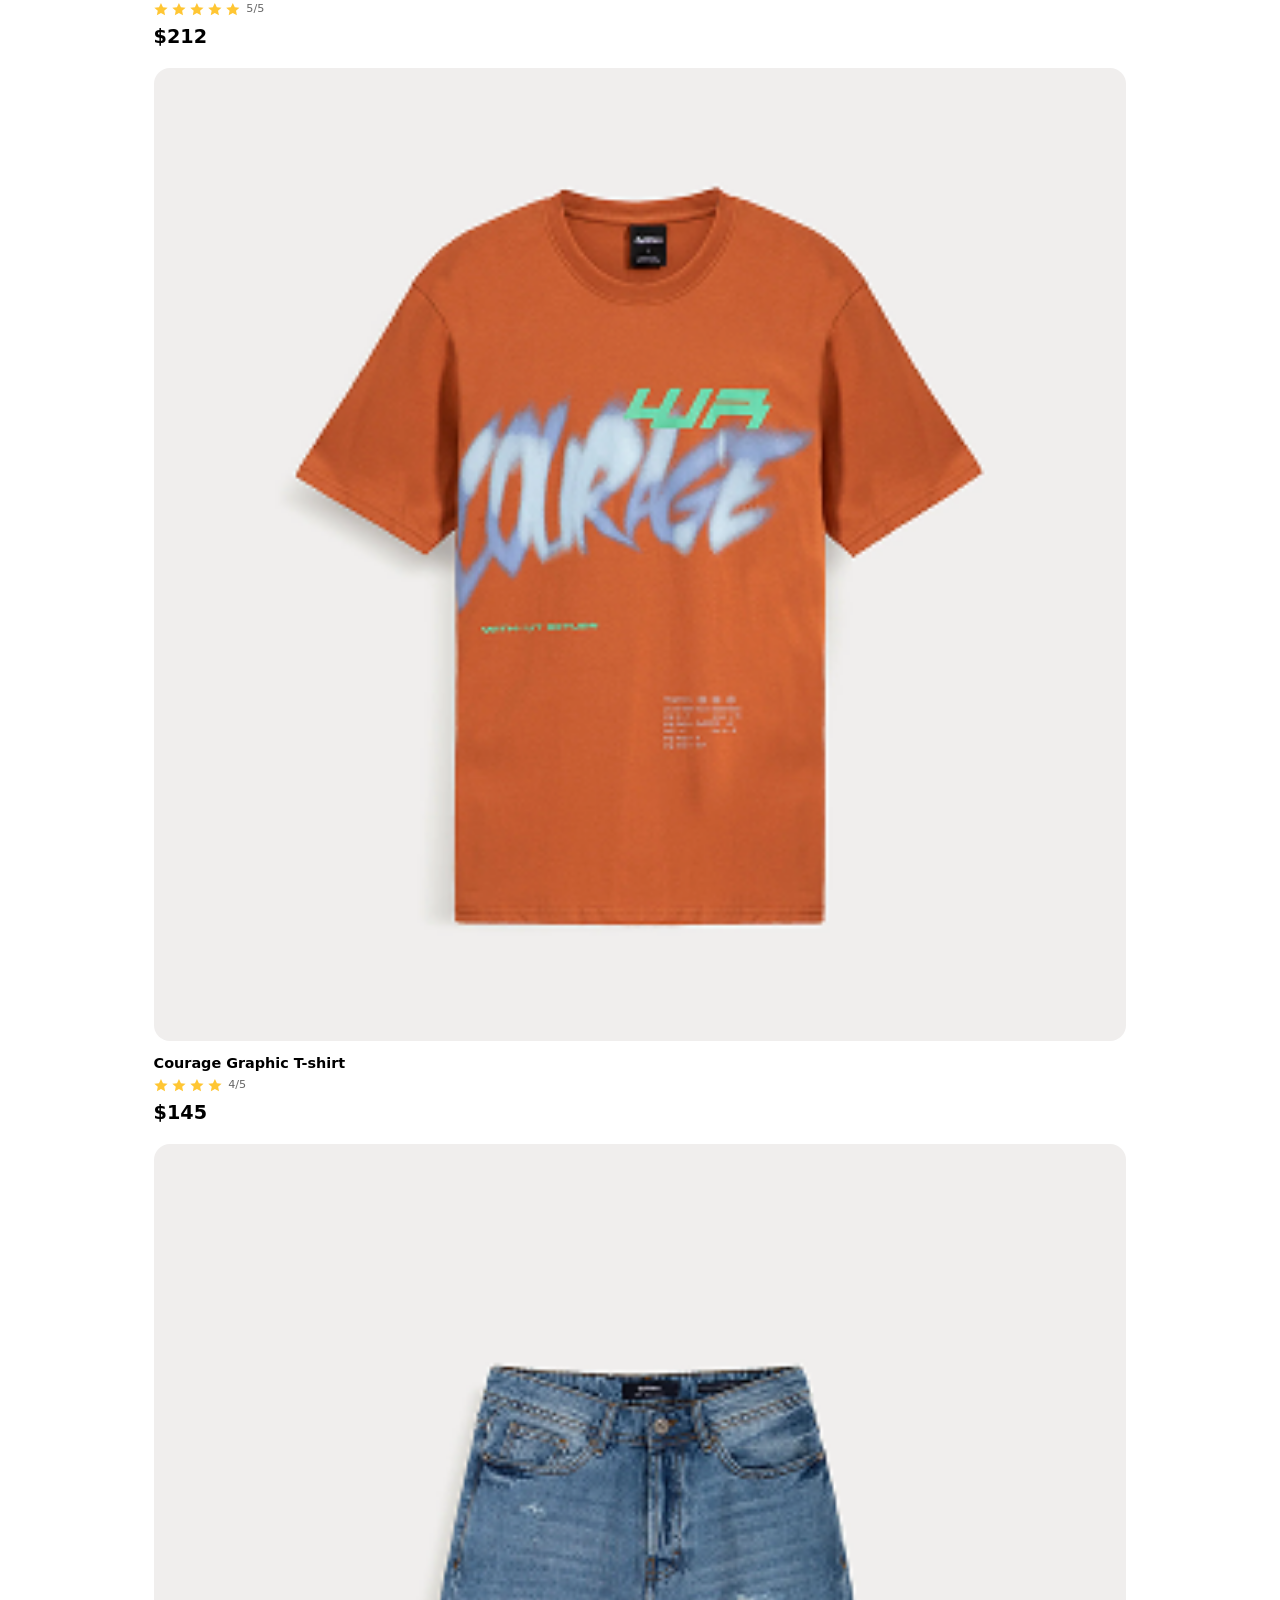
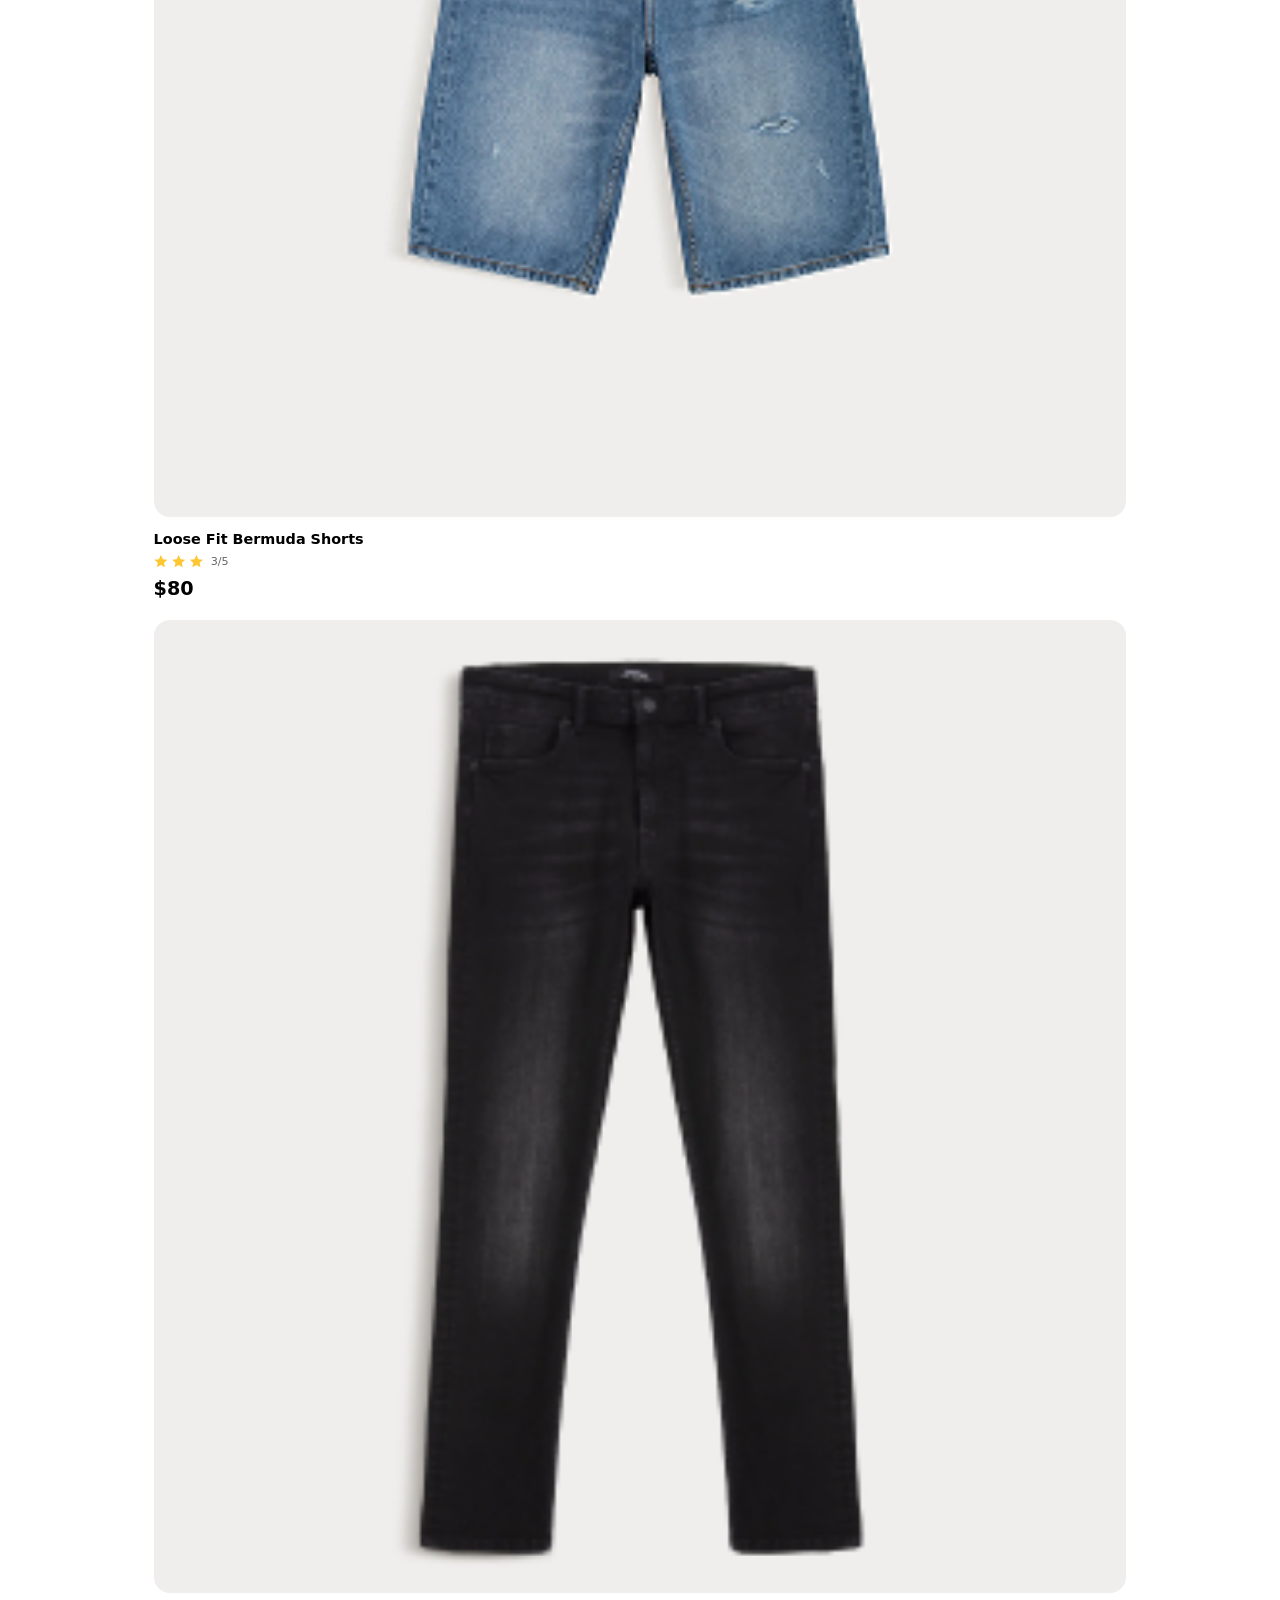
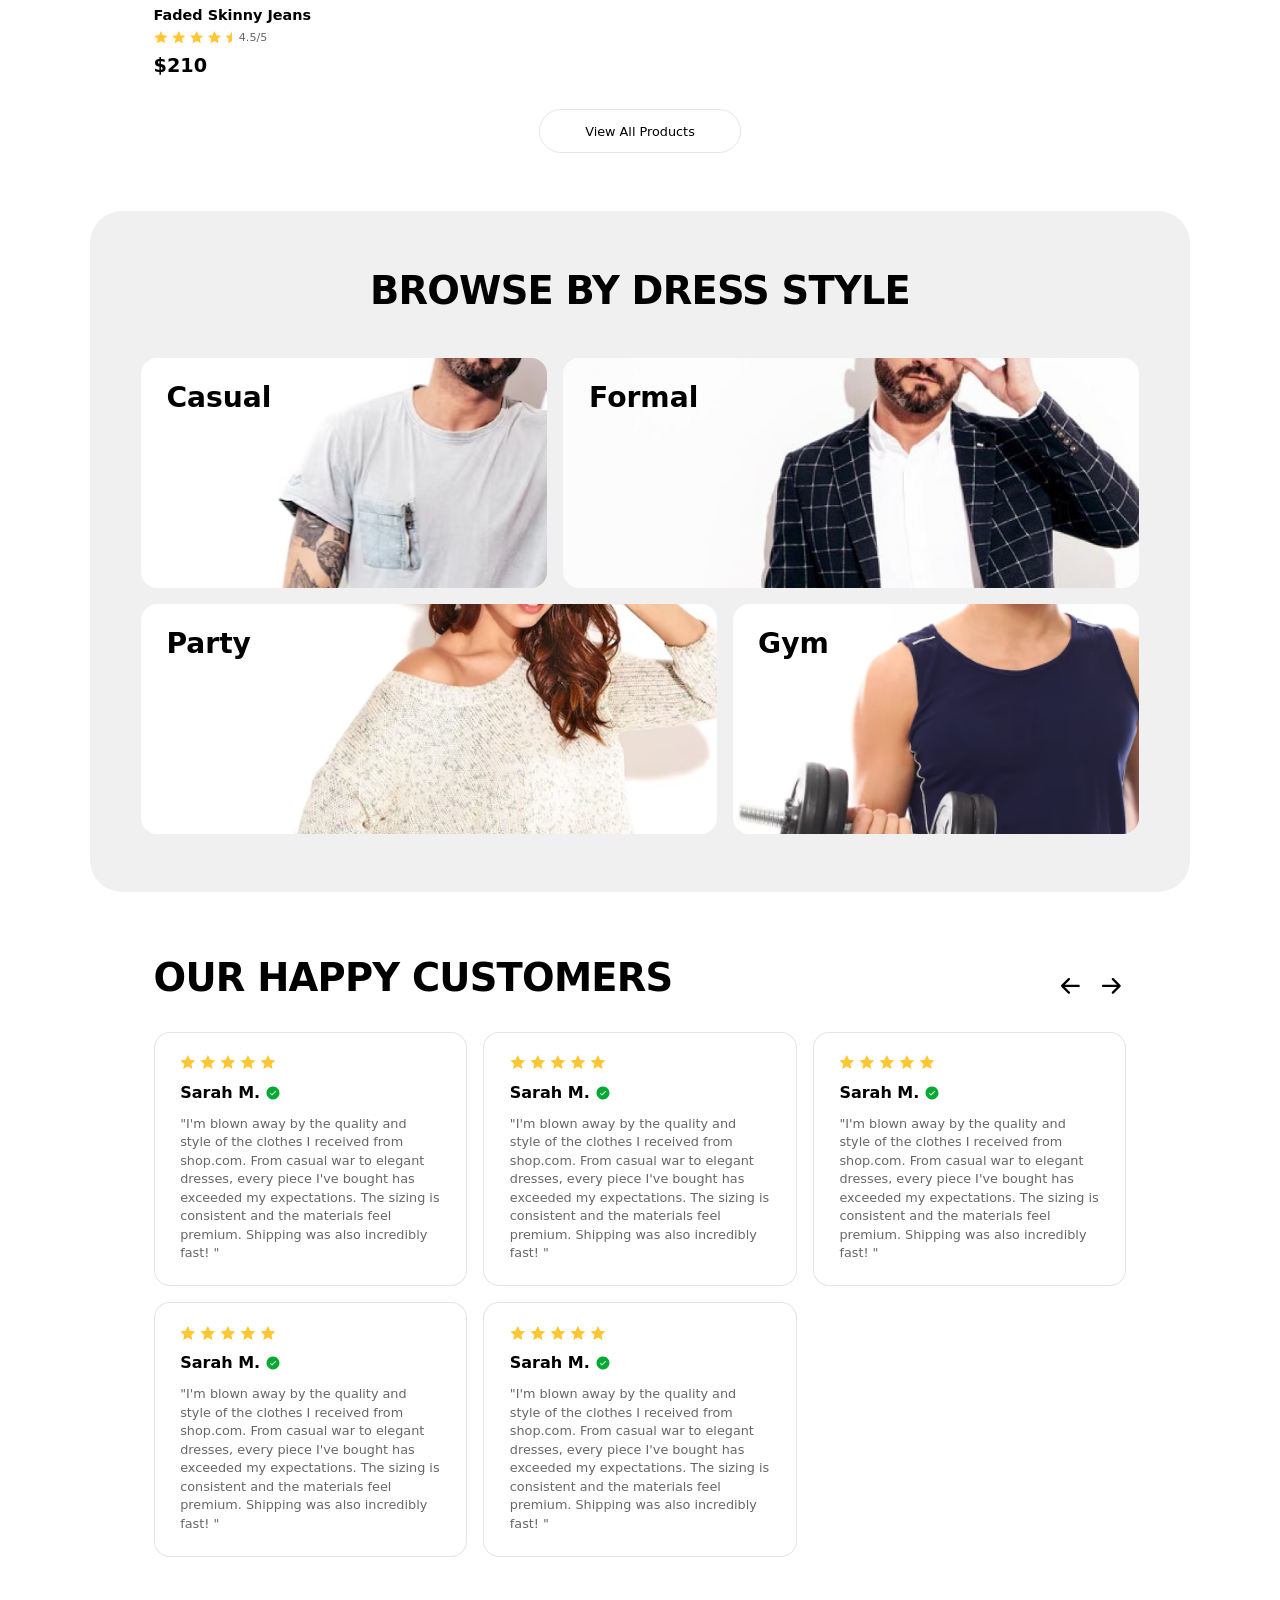
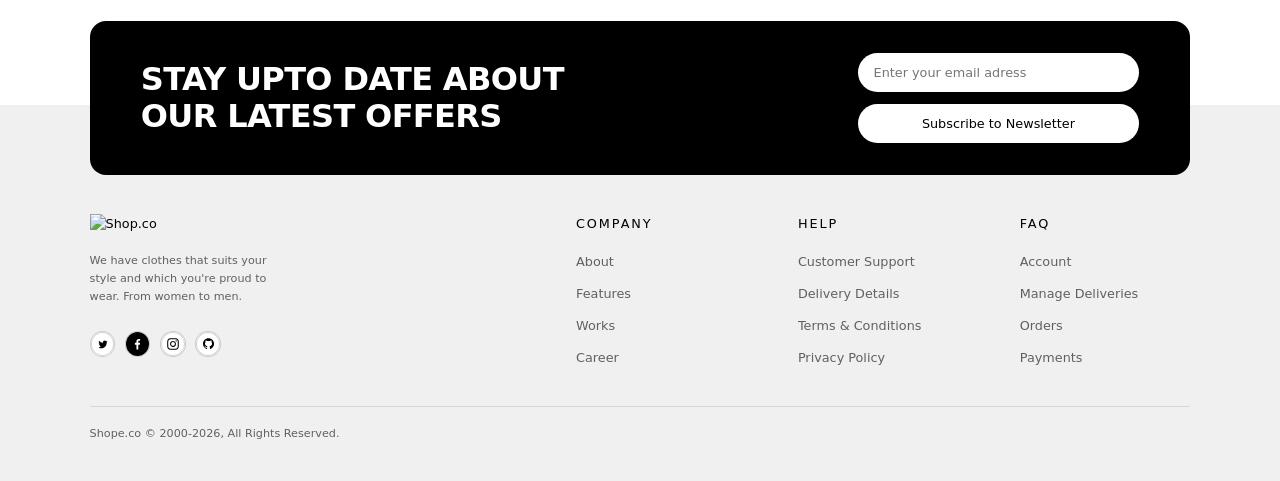
==== commit c5e7b3a5: "cart.html" ====
--- a/index.html
+++ b/index.html
@@ -9,66 +9,78 @@
     </head>
 
     <body>
-        <header>
-            <a href="index.html">
-                <img src="assets/icons/SHOP.CO.png" alt="Shop.co Home">
+        <header class="site-header">
+            <a href="index.html" class="header-logo-link">
+                <img src="assets/icons/SHOP.CO.png" alt="Shop.co Home" class="logo">
             </a>
 
-            <nav aria-label="Primary">
-                <ul>
+            <nav class="header-nav" aria-label="Primary">
+                <ul class="nav-links">
                     <li>
-                        <a href="pages/shop.html">Shop</a>
+                        <a href="pages/shop.html">
+                            Shop
+                        </a>
                     </li>
                     <li>
-                        <a href="pages/shop.html?filter=sale">On Sale</a>
+                        <a href="pages/shop.html?filter=sale">
+                            On Sale
+                        </a>
                     </li>
                     <li>
-                        <a href="pages/shop.html?filter=new">New Arrivals</a>
+                        <a href="pages/shop.html?filter=new">
+                            New Arrivals
+                        </a>
                     </li>
                     <li>
-                        <a href="#brands">Brands</a>
+                        <a href="#brands">
+                            Brands
+
+                        </a>
                     </li>
                 </ul>
             </nav>
 
-            <search>
-                <form action="pages/shop.html" method="GET">
+            <search class="header-search">
+                <form action="pages/shop.html" method="GET" class="header-search-form">
                     <input
                         type="search"
                         name="q"
                         placeholder="Search for products..."
                         aria-label="Search for products"
+                        class="header-search-input"
                     >
                 </form>
             </search>
 
-            <div class="account-wrapper">
-                <button id="accountBtn" type="button" popovertarget="accountDropdown">
-                    Account
-                </button>
-
-                <div id="accountDropdown" popover="auto">
-                    <a href="pages/account.html">My Profile</a>
-                    <a href="pages/account.html#orders">Orders</a>
-                    <button type="button" id="logoutBtn">Log Out</button>
-                </div>
-            </div>
-
-            <div class="cart-wrapper">
-                <button id="cartBtn" type="button" aria-label="Open shopping cart">
-                    <img src="assets/icons/Vector-3.png" alt="" width="24" height="24">
-                    <span id="cartCount" aria-live="polite">0</span>
-                </button>
-
-                <dialog id="cartDrawer" closedby="any" aria-label="Shopping Cart">
-                    <form method="dialog">
-                        <button id="closeCartBtn" type="submit">Close</button>
-                    </form>
-
-                    <p>Your cart items go here.</p>
-
-                    <a href="pages/checkout.html">Checkout</a>
-                </dialog>
+            <div class="header-actions">
+                <div class="account-wrapper">
+                    <button id="accountBtn" type="button" class="account-btn" popovertarget="accountDropdown">
+                        Account
+                    </button>
+
+                    <div id="accountDropdown" class="account-dropdown" popover="auto">
+                        <a href="pages/account.html">My Profile</a>
+                        <a href="pages/account.html#orders">Orders</a>
+                        <button type="button" id="logoutBtn" class="logout-btn">Log Out</button>
+                    </div>
+                </div>
+
+                <div class="cart-wrapper">
+                    <button id="cartBtn" type="button" class="cart-btn" aria-label="Open shopping cart">
+                        <img src="assets/icons/Vector-3.png" alt="" width="24" height="24" class="cart-icon">
+                        <span id="cartCount" class="cart-count" aria-live="polite">0</span>
+                    </button>
+
+                    <dialog id="cartDrawer" class="cart-drawer" closedby="any" aria-label="Shopping Cart">
+                        <form method="dialog">
+                            <button id="closeCartBtn" type="submit" class="cart-drawer-close">Close</button>
+                        </form>
+
+                        <p class="cart-drawer-empty">Your cart items go here.</p>
+
+                        <a href="pages/checkout.html" class="cart-drawer-cta">Checkout</a>
+                    </dialog>
+                </div>
             </div>
         </header>
 
@@ -76,295 +88,510 @@
 
             <!-- Hero Section -->
 
-            <section id="hero">
-                <h1>
-                    FIND CLOTHES THAT MATCHES YOUR STYLE
-                </h1>
-                <p>
-                    Browes through our diverse range of meticulously crafted garments. designed to bring out your individuality and cater to your sence of style
-                </p>
-                <button type="button">
-                    Shop Now
-                </button>
-                <h2>
-                    200+
-                </h2>
-                <p>
-                    International Brands
-                </p>
-                <h2>
-                    2,000+
-                </h2>
-                <p>
-                    High-Quality products
-                </p>
-                <h2>
-                    30,000+
-                </h2>
-                <p>
-                    Happy Customers
-                </p>
+            <section class="hero" id="hero">
+                <div class="hero-text">
+                    <h1 class="hero-text-heading">
+                        FIND CLOTHES THAT MATCHES YOUR STYLE
+                    </h1>
+                    <p class="hero-text-description">
+                        Browes through our diverse range of meticulously crafted garments. designed to bring out your individuality and cater to your sence of style
+                    </p>
+                    <button type="button" class="hero-cta">
+                        Shop Now
+                    </button>
+                    <div class="hero-stats">
+                        <div class="hero-stat">
+                            <h2 class="hero-stat-number">
+                                200+
+                            </h2>
+                            <p class="hero-stat-label">
+                                International Brands
+                            </p>
+                        </div>
+                        <div class="hero-stat">
+                            <h2 class="hero-stat-number">
+                                2,000+
+                            </h2>
+                            <p class="hero-stat-label">
+                                High-Quality products
+                            </p>
+                        </div>
+                        <div class="hero-stat">
+                            <h2 class="hero-stat-number">
+                                30,000+
+                            </h2>
+                            <p class="hero-stat-label">
+                                Happy Customers
+                            </p>
+                        </div>
+                    </div>
+                </div>
                 <div class="hero-image">
-                    <img src="assets/images/Rectangle_2.png">
-                </div>
-                <div class="logos">
-                    <img src="assets/icons/gucci-logo-1_1.svg" alt="">
-                    <img src="assets/icons/zara-logo.svg" alt="">
-                    <img src="assets/icons/prada-logo-1_1.svg" alt="">
-                    <img src="assets/icons/versace-logo.svg" alt="">
-                    <img src="assets/icons/calvin-klein-logo.svg" alt="">
+                    <img src="assets/images/Rectangle_2.png" alt="">
                 </div>
             </section>
 
+            <section class="logos" id="brands">
+                <img src="assets/icons/gucci-logo-1_1.svg" alt="" class="brand-logo">
+                <img src="assets/icons/zara-logo.svg" alt="" class="brand-logo">
+                <img src="assets/icons/prada-logo-1_1.svg" alt="" class="brand-logo">
+                <img src="assets/icons/versace-logo.svg" alt="" class="brand-logo">
+                <img src="assets/icons/calvin-klein-logo.svg" alt="" class="brand-logo">
+            </section>
+
             <!--  New Arrivals -->
 
-            <section id="new-arrivals">
-                <h2>
-                    New Arrivals
-                </h2>
-                <div id="new-arrivals-grid">
-                    <article>
-                        <a href="#">
+            <section class="new-arrivals" id="new-arrivals">
+                <div class="new-arrivals-text">
+                    <h2>
+                        New Arrivals
+                    </h2>
+                </div>
+                <div class="product-cards" id="new-arrivals-grid">
+                    <article class="product-card">
+                        <a href="#" class="product-card-image">
                             <img src="assets/images/T-shirt with Tape Details.png" alt="">
                         </a>
-                        <p>
-                            T-shit with Tape Details
-                        </p>
-                        <img src="assets/icons/4-5-stars.svg" alt="">
-                        <p>
-                            4.5/5
-                        </p>
-                        <p>
-                            $120
-                        </p>
-                    </article>
-                    <article>
-                        <a href="#">
+                        <div class="product-card-text">
+                            <p class="product-card-title">
+                                T-shit with Tape Details
+                            </p>
+                            <div class="product-card-rating">
+                                <img src="assets/icons/4-5-stars.svg" alt="" class="product-card-rating-icon">
+                                <p class="product-card-rating-score">
+                                    4.5/5
+                                </p>
+                            </div>
+                            <p class="product-card-price">
+                                $120
+                            </p>
+                        </div>
+                    </article>
+                    <article class="product-card">
+                        <a href="#" class="product-card-image">
                             <img src="assets/images/Skinny Fit Jeans.png" alt="">
                         </a>
-                        <p>
-                            Skinny Fit Jeans
-                        </p>
-                        <img src="assets/icons/3-5-stars.svg" alt="">
-                        <p>
-                            3.5/5
-                        </p>
-                        <p>
-                            $240
-                        </p>
-                    </article>
-                    <article>
-                        <a href="#">
+                        <div class="product-card-text">
+                            <p class="product-card-title">
+                                Skinny Fit Jeans
+                            </p>
+                            <div class="product-card-rating">
+                                <img src="assets/icons/3-5-stars.svg" alt="" class="product-card-rating-icon">
+                                <p class="product-card-rating-score">
+                                    3.5/5
+                                </p>
+                            </div>
+                            <p class="product-card-price">
+                                $240
+                            </p>
+                        </div>
+                    </article>
+                    <article class="product-card">
+                        <a href="#" class="product-card-image">
                             <img src="assets/images/Checkedered Shirt.png" alt="">
                         </a>
-                        <p>
-                            Checkedred Shirt
-                        </p>
-                        <img src="assets/icons/4-5-stars.svg" alt="">
-                        <p>
-                            4.5/5
-                        </p>
-                        <p>
-                            $180
-                        </p>
-                    </article>
-                    <article>
-                        <a href="#">
+                        <div class="product-card-text">
+                            <p class="product-card-title">
+                                Checkedred Shirt
+                            </p>
+                            <div class="product-card-rating">
+                                <img src="assets/icons/4-5-stars.svg" alt="" class="product-card-rating-icon">
+                                <p class="product-card-rating-score">
+                                    4.5/5
+                                </p>
+                            </div>
+                            <p class="product-card-price">
+                                $180
+                            </p>
+                        </div>
+                    </article>
+                    <article class="product-card">
+                        <a href="#" class="product-card-image">
                             <img src="assets/images/Sleeve Striped T-shirt.png" alt="">
                         </a>
-                        <p>
-                            Sleever Striped T-shirt
-                        </p>
-                        <img src="assets/icons/4-5-stars.svg" alt="">
-                        <p>
-                            4.5/5
-                        </p>
-                        <p>
-                            $130
-                        </p>
-                    </article>
-                    <button>
-                        <a href="pages/shop.html?filter=new">
-                            View All Products
-                        </a>
+                        <div class="product-card-text">
+                            <p class="product-card-title">
+                                Sleever Striped T-shirt
+                            </p>
+                            <div class="product-card-rating">
+                                <img src="assets/icons/4-5-stars.svg" alt="" class="product-card-rating-icon">
+                                <p class="product-card-rating-score">
+                                    4.5/5
+                                </p>
+                            </div>
+                            <p class="product-card-price">
+                                $130
+                            </p>
+                        </div>
+                    </article>
+                </div>
+                <div class="section-cta-wrapper">
+                    <a href="pages/shop.html?filter=new" class="section-cta">
+                        View All Products
+                    </a>
+                </div>
+            </section>
+
+            <!-- Top Selling -->
+
+             <section class="top-selling" id="top-selling">
+                <div class="top-selling-text">
+                    <h2>
+                        TOP SELLING
+                    </h2>
+                </div>
+                <div class="product-cards" id="top-selling-grid">
+                    <article class="product-card">
+                        <a href="#" class="product-card-image">
+                            <img src="assets/images/Vertical Striped Shirt.png" alt="">
+                        </a>
+                        <div class="product-card-text">
+                            <p class="product-card-title">
+                                Vertical Striped Shirt
+                            </p>
+                            <div class="product-card-rating">
+                                <img src="assets/icons/5-stars.svg" alt="" class="product-card-rating-icon">
+                                <p class="product-card-rating-score">
+                                    5/5
+                                </p>
+                            </div>
+                            <p class="product-card-price">
+                                $212
+                            </p>
+                        </div>
+                    </article>
+                    <article class="product-card">
+                        <a href="#" class="product-card-image">
+                            <img src="assets/images/Courage Graphic T-shirt.png" alt="">
+                        </a>
+                        <div class="product-card-text">
+                            <p class="product-card-title">
+                                Courage Graphic T-shirt
+                            </p>
+                            <div class="product-card-rating">
+                                <img src="assets/icons/4-stars.svg" alt="" class="product-card-rating-icon">
+                                <p class="product-card-rating-score">
+                                    4/5
+                                </p>
+                            </div>
+                            <p class="product-card-price">
+                                $145
+                            </p>
+                        </div>
+                    </article>
+                    <article class="product-card">
+                        <a href="#" class="product-card-image">
+                            <img src="assets/images/Loose Fit Bermuda Shorts.png" alt="">
+                        </a>
+                        <div class="product-card-text">
+                            <p class="product-card-title">
+                                Loose Fit Bermuda Shorts
+                            </p>
+                            <div class="product-card-rating">
+                                <img src="assets/icons/3-stars.svg" alt="" class="product-card-rating-icon">
+                                <p class="product-card-rating-score">
+                                    3/5
+                                </p>
+                            </div>
+                            <p class="product-card-price">
+                                $80
+                            </p>
+                        </div>
+                    </article>
+                    <article class="product-card">
+                        <a href="#" class="product-card-image">
+                            <img src="assets/images/Faded Skinny Jeans.png" alt="">
+                        </a>
+                        <div class="product-card-text">
+                            <p class="product-card-title">
+                                Faded Skinny Jeans
+                            </p>
+                            <div class="product-card-rating">
+                                <img src="assets/icons/4-5-stars.svg" alt="" class="product-card-rating-icon">
+                                <p class="product-card-rating-score">
+                                    4.5/5
+                                </p>
+                            </div>
+                            <p class="product-card-price">
+                                $210
+                            </p>
+                        </div>
+                    </article>
+                </div>
+                <div class="section-cta-wrapper">
+                    <a href="pages/shop.html?filter=top-selling" class="section-cta">
+                        View All Products
+                    </a>
+                </div>
+             </section>
+
+             <!-- Browse By Dress Style -->
+
+             <section class="dress-style" id="browse-by-dress-style">
+                <div class="dress-style-text">
+                    <h2>
+                        BROWSE BY DRESS STYLE
+                    </h2>
+                </div>
+                <div class="dress-style-cards">
+                    <a href="pages/shop.html?filter=casual" class="dress-style-card">
+                        <img src="assets/images/casual.png" alt="" class="dress-style-card-image">
+                        <span class="dress-style-card-title">
+                            Casual
+                        </span>
+                    </a>
+                    <a href="pages/shop.html?filter=formal" class="dress-style-card">
+                        <img src="assets/images/formal.png" alt="" class="dress-style-card-image">
+                        <span class="dress-style-card-title">
+                            Formal
+                        </span>
+                    </a>
+                    <a href="pages/shop.html?filter=party" class="dress-style-card">
+                        <img src="assets/images/party.png" alt="" class="dress-style-card-image">
+                        <span class="dress-style-card-title">
+                            Party
+                        </span>
+                    </a>
+                    <a href="pages/shop.html?filter=sport" class="dress-style-card">
+                        <img src="assets/images/gym.png" alt="" class="dress-style-card-image">
+                        <span class="dress-style-card-title">
+                            Gym
+                        </span>
+                    </a>
+                </div>
+             </section>
+
+             <!-- our happy customers -->
+
+             <section class="testimonials" id="our-happy-customers">
+                <div class="testimonials-header">
+                    <div class="testimonials-text">
+                        <h2>
+                            OUR HAPPY CUSTOMERS
+                        </h2>
+                    </div>
+                    <div class="testimonials-controls">
+                        <button type="button" class="testimonial-arrow prev" aria-label="Previous testimonial">
+                            <img src="assets/icons/left-arrow.svg" alt="">
+                        </button>
+                        <button type="button" class="testimonial-arrow next" aria-label="Next testimonial">
+                            <img src="assets/icons/right-arrow.svg" alt="">
+                        </button>
+                    </div>
+                </div>
+                <div class="testimonials-cards">
+                    <div class="testimonials-track">
+                        <article class="testimonials-card">
+                            <div class="testimonials-card-text">
+                                <img src="assets/icons/5-stars.svg" alt="" class="testimonials-card-stars">
+                                <div class="testimonials-card-author">
+                                    <p class="testimonials-card-name">
+                                        Sarah M.
+                                    </p>
+                                    <img src="assets/icons/correct-sign-green.svg" alt="" class="testimonials-card-verified">
+                                </div>
+                                <p class="testimonials-card-quote">
+                                    "I'm blown away by the quality and style of the clothes I received from shop.com. From casual war to elegant dresses, every piece I've bought has exceeded my expectations. The sizing is consistent and the materials feel premium. Shipping was also incredibly fast! "
+                                </p>
+                            </div>
+                        </article>
+                        <article class="testimonials-card">
+                            <div class="testimonials-card-text">
+                                <img src="assets/icons/5-stars.svg" alt="" class="testimonials-card-stars">
+                                <div class="testimonials-card-author">
+                                    <p class="testimonials-card-name">
+                                        Sarah M.
+                                    </p>
+                                    <img src="assets/icons/correct-sign-green.svg" alt="" class="testimonials-card-verified">
+                                </div>
+                                <p class="testimonials-card-quote">
+                                    "I'm blown away by the quality and style of the clothes I received from shop.com. From casual war to elegant dresses, every piece I've bought has exceeded my expectations. The sizing is consistent and the materials feel premium. Shipping was also incredibly fast! "
+                                </p>
+                            </div>
+                        </article>
+                        <article class="testimonials-card">
+                            <div class="testimonials-card-text">
+                                <img src="assets/icons/5-stars.svg" alt="" class="testimonials-card-stars">
+                                <div class="testimonials-card-author">
+                                    <p class="testimonials-card-name">
+                                        Sarah M.
+                                    </p>
+                                    <img src="assets/icons/correct-sign-green.svg" alt="" class="testimonials-card-verified">
+                                </div>
+                                <p class="testimonials-card-quote">
+                                    "I'm blown away by the quality and style of the clothes I received from shop.com. From casual war to elegant dresses, every piece I've bought has exceeded my expectations. The sizing is consistent and the materials feel premium. Shipping was also incredibly fast! "
+                                </p>
+                            </div>
+                        </article>
+                        <article class="testimonials-card">
+                            <div class="testimonials-card-text">
+                                <img src="assets/icons/5-stars.svg" alt="" class="testimonials-card-stars">
+                                <div class="testimonials-card-author">
+                                    <p class="testimonials-card-name">
+                                        Sarah M.
+                                    </p>
+                                    <img src="assets/icons/correct-sign-green.svg" alt="" class="testimonials-card-verified">
+                                </div>
+                                <p class="testimonials-card-quote">
+                                    "I'm blown away by the quality and style of the clothes I received from shop.com. From casual war to elegant dresses, every piece I've bought has exceeded my expectations. The sizing is consistent and the materials feel premium. Shipping was also incredibly fast! "
+                                </p>
+                            </div>
+                        </article>
+                        <article class="testimonials-card">
+                            <div class="testimonials-card-text">
+                                <img src="assets/icons/5-stars.svg" alt="" class="testimonials-card-stars">
+                                <div class="testimonials-card-author">
+                                    <p class="testimonials-card-name">
+                                        Sarah M.
+                                    </p>
+                                    <img src="assets/icons/correct-sign-green.svg" alt="" class="testimonials-card-verified">
+                                </div>
+                                <p class="testimonials-card-quote">
+                                    "I'm blown away by the quality and style of the clothes I received from shop.com. From casual war to elegant dresses, every piece I've bought has exceeded my expectations. The sizing is consistent and the materials feel premium. Shipping was also incredibly fast! "
+                                </p>
+                            </div>
+                        </article>
+                    </div>
+                </div>
+             </section>
+
+             <!-- stay upto date about our latest offers -->
+
+             <section class="newsletter" id="stay-upto-date">
+                <div class="newsletter-text">
+                    <h2>
+                        STAY UPTO DATE ABOUT OUR LATEST OFFERS
+                    </h2>
+                </div>
+                <form action="" class="newsletter-form">
+                    <div class="form-field">
+                        <input
+                            type="email"
+                            placeholder="Enter your email adress"
+                            aria-label="Email address"
+                            class="newsletter-input"
+                        >
+                    </div>
+                    <button type="submit" class="newsletter-cta">
+                        Subscribe to Newsletter
                     </button>
-                </div>
-            </section>
-
-            <!-- Top Selling -->
-
-             <section id="top-selling">
-                <h2>
-                    TOP SELLING
-                </h2>
-                <article>
-                        <a href="#">
-                            <img src="assets/images/Vertical Striped Shirt.png" alt="">
-                        </a>
-                        <p>
-                            Vertical Striped Shirt
-                        </p>
-                        <img src="assets/icons/5-stars.svg" alt="">
-                        <p>
-                            5/5
-                        </p>
-                        <p>
-                            $212
-                        </p>
-                    </article>
-                    <article>
-                        <a href="#">
-                            <img src="assets/images/Courage Graphic T-shirt.png" alt="">
-                        </a>
-                        <p>
-                            Courage Graphic T-shirt
-                        </p>
-                        <img src="assets/icons/4-stars.svg" alt="">
-                        <p>
-                            4/5
-                        </p>
-                        <p>
-                            $145
-                        </p>
-                    </article>
-                    <article>
-                        <a href="#">
-                            <img src="assets/images/Loose Fit Bermuda Shorts.png" alt="">
-                        </a>
-                        <p>
-                            Loose Fit Bermuda Shorts
-                        </p>
-                        <img src="assets/icons/3-stars.svg" alt="">
-                        <p>
-                            3/5
-                        </p>
-                        <p>
-                            $80
-                        </p>
-                    </article>
-                    <article>
-                        <a href="#">
-                            <img src="assets/images/Faded Skinny Jeans.png" alt="">
-                        </a>
-                        <p>
-                            Faded Skinny Jeans
-                        </p>
-                        <img src="assets/icons/4-5-stars.svg" alt="">
-                        <p>
-                            4.5/5
-                        </p>
-                        <p>
-                            $210
-                        </p>
-                    </article>
-                    <button>
-                        <a href="pages/shop.html?filter=new">
-                            View All Products
-                        </a>
-                    </button>
-             </section>
-
-             <!-- Browse By Dress Style -->
-
-             <section id="browse-by-dress-style">
-                <h2>
-                    BROWSE BY DRESS STYLE
-                </h2>
-                <article>
-                    <button>
-                        <img src="assets/images/casual.png" alt="">
-                        <a href="pages/shop.html?filter=casual">
-                            Casual
-                        </a>
-                    </button>
-                    <button>
-                        <img src="assets/images/formal.png" alt="">
-                        <a href="pages/shop.html?filter=formal">
-                            Formal
-                        </a>
-                    </button>
-                    <button>
-                        <img src="assets/images/party.png" alt="">
-                        <a href="pages/shop.html?filter=party">
-                            Party
-                        </a>
-                    </button>
-                    <button>
-                        <img src="assets/images/gym.png" alt="">
-                        <a href="pages/shop.html?filter=sport">
-                            Gym
-                        </a>
-                    </button>
-                </article>
-             </section>
-
-             <!-- our happy customers -->
-
-             <section id="our-happy-customers">
-                <h2>
-                    OUR HAPPY CUSTOMERS
-                </h2>
-                <button>
-                    <img src="assets/icons/right-arrow.svg" alt="">
-                </button>
-                <button>
-                    <img src="assets/icons/left-arrow.svg" alt="">
-                </button>
-                <div>
-                    <article>
-                        <img src="assets/icons/5-stars.svg" alt="">
-                        <p>
-                            Sarah M.
-                        </p>
-                        <img src="assets/icons/correct-sign-green.svg" alt="">
-                        <p>
-                            "I'm blown away by the quality and style of the clothes I received from shop.com. From casual war to elegant dresses, every piece I've bought has exceeded my expectations. The sizing is consistent and the materials feel premium. Shipping was also incredibly fast! "
-                        </p>
-                    </article>
-                    <article>
-                        <img src="assets/icons/5-stars.svg" alt="">
-                        <p>
-                            Sarah M.
-                        </p>
-                        <img src="assets/icons/correct-sign-green.svg" alt="">
-                        <p>
-                            "I'm blown away by the quality and style of the clothes I received from shop.com. From casual war to elegant dresses, every piece I've bought has exceeded my expectations. The sizing is consistent and the materials feel premium. Shipping was also incredibly fast! "
-                        </p>
-                    </article>
-                    <article>
-                        <img src="assets/icons/5-stars.svg" alt="">
-                        <p>
-                            Sarah M.
-                        </p>
-                        <img src="assets/icons/correct-sign-green.svg" alt="">
-                        <p>
-                            "I'm blown away by the quality and style of the clothes I received from shop.com. From casual war to elegant dresses, every piece I've bought has exceeded my expectations. The sizing is consistent and the materials feel premium. Shipping was also incredibly fast! "
-                        </p>
-                    </article>
-                    <article>
-                        <img src="assets/icons/5-stars.svg" alt="">
-                        <p>
-                            Sarah M.
-                        </p>
-                        <img src="assets/icons/correct-sign-green.svg" alt="">
-                        <p>
-                            "I'm blown away by the quality and style of the clothes I received from shop.com. From casual war to elegant dresses, every piece I've bought has exceeded my expectations. The sizing is consistent and the materials feel premium. Shipping was also incredibly fast! "
-                        </p>
-                    </article>
-                    <article>
-                        <img src="assets/icons/5-stars.svg" alt="">
-                        <p>
-                            Sarah M.
-                        </p>
-                        <img src="assets/icons/correct-sign-green.svg" alt="">
-                        <p>
-                            "I'm blown away by the quality and style of the clothes I received from shop.com. From casual war to elegant dresses, every piece I've bought has exceeded my expectations. The sizing is consistent and the materials feel premium. Shipping was also incredibly fast! "
-                        </p>
-                    </article>
-                </div>
+                </form>
              </section>
         </main>
-        <footer>
+
+        <footer class="site-footer">
+            <div class="footer-content">
+                <div class="footer-brand">
+                    <div class="footer-logo">
+                        <img src="assets/icons/shop-logo.svg" alt="Shop.co">
+                    </div>
+                    <p class="footer-description">
+                        We have clothes that suits your style and which you're proud to wear. From women to men.
+                    </p>
+                    <div class="footer-socials">
+                        <a href="#" class="footer-social-link" aria-label="Twitter">
+                            <img src="assets/icons/twitter.svg" alt="">
+                        </a>
+                        <a href="#" class="footer-social-link" aria-label="Facebook">
+                            <img src="assets/icons/facebook.svg" alt="">
+                        </a>
+                        <a href="#" class="footer-social-link" aria-label="Instagram">
+                            <img src="assets/icons/instagram.svg" alt="">
+                        </a>
+                        <a href="#" class="footer-social-link" aria-label="GitHub">
+                            <img src="assets/icons/github.svg" alt="">
+                        </a>
+                    </div>
+                </div>
+                <div class="footer-links">
+                    <div class="footer-links-column">
+                        <h3>
+                            Company
+                        </h3>
+                        <ul class="footer-links-list">
+                            <li>
+                                <a href="#">
+                                    About
+                                </a>
+                            </li>
+                            <li>
+                                <a href="#">
+                                    Features
+                                </a>
+                            </li>
+                            <li>
+                                <a href="#">
+                                    Works
+                                </a>
+                            </li>
+                            <li>
+                                <a href="#">
+                                    Career
+                                </a>
+                            </li>
+                        </ul>
+                    </div>
+                    <div class="footer-links-column">
+                        <h3>
+                            Help
+                        </h3>
+                        <ul class="footer-links-list">
+                            <li>
+                                <a href="#">
+                                    Customer Support
+                                </a>
+                            </li>
+                            <li>
+                                <a href="#">
+                                    Delivery Details
+                                </a>
+                            </li>
+                            <li>
+                                <a href="#">
+                                    Terms & Conditions
+                                </a>
+                            </li>
+                            <li>
+                                <a href="#">
+                                    Privacy Policy
+                                </a>
+                            </li>
+                        </ul>
+                    </div>
+                    <div class="footer-links-column">
+                        <h3>
+                            FAQ
+                        </h3>
+                        <ul class="footer-links-list">
+                            <li>
+                                <a href="#">
+                                    Account
+                                </a>
+                            </li>
+                            <li>
+                                <a href="#">
+                                    Manage Deliveries
+                                </a>
+                            </li>
+                            <li>
+                                <a href="#">
+                                    Orders
+                                </a>
+                            </li>
+                            <li>
+                                <a href="#">
+                                    Payments
+                                </a>
+                            </li>
+                        </ul>
+                    </div>
+                </div>
+            </div>
+            <div class="footer-bottom">
+                <p class="footer-copyright">
+                    Shope.co © 2000-2026, All Rights Reserved.
+                </p>
+            </div>
         </footer>
     </body>
 </html>
--- a/css/style.css
+++ b/css/style.css
@@ -0,0 +1,870 @@
+* {
+    box-sizing: border-box;
+    margin: 0;
+    padding: 0;
+}
+
+:root {
+    --color-bg: #ffffff;
+    --color-surface: #f0f0f0;
+    --color-surface-alt: #f2f0f1;
+    --color-card-bg: #f0eeed;
+    --color-ink: #000000;
+    --color-ink-muted: rgba(0, 0, 0, 0.6);
+    --color-border: rgba(0, 0, 0, 0.1);
+    --container-max: 86rem;
+    --container-pad: max(5%, calc((100% - var(--container-max)) / 2));
+}
+
+html {
+    font-size: clamp(12.5px, 1vw, 15px);
+    overflow-x: hidden;
+    scroll-behavior: smooth;
+}
+
+body {
+    margin: 0;
+    padding: 0;
+    font-family: "Satoshi", "Plus Jakarta Sans", "Inter", system-ui, -apple-system, sans-serif;
+    background-color: var(--color-bg);
+    color: var(--color-ink);
+    line-height: 1.5;
+    overflow-x: hidden;
+}
+
+h1,
+h2,
+h3,
+p {
+    margin: 0;
+}
+
+p {
+    font-size: 1rem;
+    font-weight: 400;
+}
+
+h1,
+h2 {
+    font-weight: 800;
+    letter-spacing: -0.02em;
+}
+
+h2 {
+    font-size: clamp(2rem, 3.2vw, 3rem);
+    line-height: 1.15;
+}
+
+img {
+    display: block;
+    max-width: 100%;
+    height: auto;
+}
+
+a {
+    text-decoration: none;
+    color: inherit;
+}
+
+button,
+input,
+textarea {
+    font: inherit;
+    font-size: max(1rem, 1em);
+}
+
+button {
+    cursor: pointer;
+}
+
+:focus-visible {
+    outline: 2px solid var(--color-ink);
+    outline-offset: 2px;
+}
+
+/* Header */
+.site-header {
+    display: flex;
+    align-items: center;
+    justify-content: space-between;
+    gap: clamp(1rem, 2vw, 2.25rem);
+    width: 100%;
+    padding: 1.25rem var(--container-pad);
+    background-color: var(--color-bg);
+}
+
+.logo {
+    width: clamp(7.5rem, 10vw, 10rem);
+    height: auto;
+}
+
+.nav-links {
+    display: flex;
+    align-items: center;
+    list-style: none;
+    gap: clamp(1rem, 1.8vw, 1.5rem);
+    color: var(--color-ink);
+    font-size: 0.95rem;
+}
+
+.nav-links a {
+    white-space: nowrap;
+    font-weight: 400;
+    transition: opacity 0.2s ease;
+}
+
+.nav-links a:hover {
+    opacity: 0.65;
+}
+
+.header-search {
+    flex: 1;
+    max-width: 36rem;
+}
+
+.header-search-input {
+    width: 100%;
+    padding: 0.7rem 1.25rem 0.7rem 3rem;
+    border: none;
+    border-radius: 9999px;
+    background: var(--color-surface) url("../assets/icons/search.svg") no-repeat 1.15rem center / 1.15rem;
+    color: var(--color-ink);
+    font-size: 0.95rem;
+}
+
+.header-search-input::placeholder {
+    color: rgba(0, 0, 0, 0.4);
+}
+
+.header-actions {
+    display: flex;
+    align-items: center;
+    gap: 1rem;
+}
+
+.account-btn,
+.cart-btn {
+    display: inline-flex;
+    align-items: center;
+    gap: 0.4rem;
+    border: none;
+    background: transparent;
+    color: var(--color-ink);
+    padding: 0.35rem 0.5rem;
+    font-weight: 500;
+}
+
+.cart-count {
+    font-size: 0.875rem;
+    font-weight: 700;
+}
+
+.account-dropdown[popover] {
+    margin: 0.5rem 0 0;
+    padding: 0.75rem;
+    border: 1px solid var(--color-border);
+    border-radius: 0.75rem;
+    background-color: var(--color-bg);
+    box-shadow: 0 10px 25px rgba(0, 0, 0, 0.08);
+}
+
+.account-dropdown:is(:popover-open, .\:popover-open) {
+    display: flex;
+    flex-direction: column;
+    gap: 0.5rem;
+}
+
+.account-dropdown a,
+.logout-btn {
+    padding: 0.4rem 0.75rem;
+    border-radius: 0.5rem;
+    border: none;
+    background: transparent;
+    text-align: left;
+}
+
+.account-dropdown a:hover,
+.logout-btn:hover {
+    background-color: var(--color-surface);
+}
+
+.cart-drawer {
+    margin: auto 0 auto auto;
+    height: 100dvh;
+    max-height: 100dvh;
+    width: min(90vw, 24rem);
+    border: none;
+    padding: 1.5rem;
+    background-color: var(--color-bg);
+}
+
+.cart-drawer::backdrop {
+    background-color: rgba(0, 0, 0, 0.45);
+}
+
+/* Hero Section */
+.header-search-input::placeholder {
+    color: rgba(0, 0, 0, 0.4);
+}
+
+.header-actions {
+    display: flex;
+    align-items: center;
+    gap: 1rem;
+}
+
+.account-btn,
+.cart-btn {
+    display: inline-flex;
+    align-items: center;
+    gap: 0.4rem;
+    border: none;
+    background: transparent;
+    color: var(--color-ink);
+    padding: 0.35rem 0.5rem;
+    font-weight: 500;
+}
+
+.cart-count {
+    font-size: 0.875rem;
+    font-weight: 700;
+}
+
+.account-dropdown[popover] {
+    margin: 0.5rem 0 0;
+    padding: 0.75rem;
+    border: 1px solid var(--color-border);
+    border-radius: 0.75rem;
+    background-color: var(--color-bg);
+    box-shadow: 0 10px 25px rgba(0, 0, 0, 0.08);
+}
+
+.account-dropdown:is(:popover-open, .\:popover-open) {
+    display: flex;
+    flex-direction: column;
+    gap: 0.5rem;
+}
+
+.account-dropdown a,
+.logout-btn {
+    padding: 0.4rem 0.75rem;
+    border-radius: 0.5rem;
+    border: none;
+    background: transparent;
+    text-align: left;
+}
+
+.account-dropdown a:hover,
+.logout-btn:hover {
+    background-color: var(--color-surface);
+}
+
+.cart-drawer {
+    margin: auto 0 auto auto;
+    height: 100dvh;
+    max-height: 100dvh;
+    width: min(90vw, 24rem);
+    border: none;
+    padding: 1.5rem;
+    background-color: var(--color-bg);
+}
+
+.cart-drawer::backdrop {
+    background-color: rgba(0, 0, 0, 0.45);
+}
+
+.hero {
+    position: relative;
+    display: flex;
+    align-items: center;
+    min-height: clamp(34rem, 44vw, 41.5rem);
+    overflow: hidden;
+    background-color: var(--color-surface-alt);
+    padding-inline: var(--container-pad);
+}
+
+.hero-text {
+    position: relative;
+    z-index: 1;
+    max-width: 34.5rem;
+    padding-block: 4rem;
+}
+
+.hero-text-heading {
+    font-size: clamp(2.25rem, 3.8vw, 3.75rem);
+    font-weight: 900;
+    line-height: 1.02;
+    text-transform: uppercase;
+}
+
+.hero-text-description {
+    max-width: 34rem;
+    margin-top: 1.5rem;
+    color: var(--color-ink-muted);
+}
+
+.hero-cta {
+    display: inline-block;
+    margin-top: 2rem;
+    background-color: var(--color-ink);
+    color: var(--color-bg);
+    border: none;
+    border-radius: 9999px;
+    padding: 1rem 3.5rem;
+    font-weight: 500;
+    transition: opacity 0.2s ease;
+}
+
+.hero-cta:hover {
+    opacity: 0.85;
+}
+
+.hero-stats {
+    display: flex;
+    flex-wrap: nowrap;
+    align-items: center;
+    gap: 1.75rem;
+    margin-top: 3rem;
+}
+
+.hero-stat + .hero-stat {
+    padding-left: 1.75rem;
+    border-left: 1px solid var(--color-border);
+}
+
+.hero-stat-number {
+    font-size: clamp(1.5rem, 2.5vw, 2.5rem);
+    font-weight: 700;
+    line-height: 1.2;
+}
+
+.hero-stat-label {
+    color: var(--color-ink-muted);
+    font-size: 0.9rem;
+    white-space: nowrap;
+}
+
+.hero-image {
+    position: absolute;
+    inset: 0;
+    display: flex;
+    justify-content: flex-end;
+    align-items: flex-end;
+    pointer-events: none;
+}
+
+.hero-image img {
+    width: 100%;
+    height: 100%;
+    max-width: 90rem;
+    object-fit: contain;
+    object-position: right bottom;
+}
+
+.logos {
+    display: flex;
+    justify-content: space-between;
+    align-items: center;
+    flex-wrap: wrap;
+    gap: 2rem;
+    background-color: var(--color-ink);
+    padding-inline: var(--container-pad);
+    padding-block: 2.5rem;
+}
+
+.brand-logo {
+    height: clamp(1.5rem, 2.2vw, 2.25rem);
+    width: auto;
+    object-fit: contain;
+    filter: brightness(0) invert(1);
+}
+
+.new-arrivals,
+.top-selling {
+    max-width: var(--container-max);
+    margin-inline: auto;
+    padding: 4.5rem 5%;
+}
+
+.new-arrivals {
+    border-bottom: 1px solid var(--color-border);
+}
+
+.new-arrivals-text,
+.top-selling-text {
+    text-align: center;
+    margin-bottom: 3rem;
+    text-transform: uppercase;
+}
+
+.product-cards {
+    display: grid;
+    /* grid-template-columns: repeat(4, minmax(0, 1fr)); */
+    gap: 1.25rem;
+}
+
+.product-card {
+    display: flex;
+    flex-direction: column;
+    gap: 1rem;
+}
+
+.product-card-image {
+    display: flex;
+    align-items: center;
+    justify-content: center;
+    aspect-ratio: 1 / 1;
+    background-color: var(--color-card-bg);
+    border-radius: 1.25rem;
+    overflow: hidden;
+}
+
+.product-card-image img {
+    width: 100%;
+    height: 100%;
+    object-fit: cover;
+    transition: transform 0.25s ease;
+}
+
+.product-card:hover .product-card-image img {
+    transform: scale(1.03);
+}
+
+.product-card-text {
+    display: flex;
+    flex-direction: column;
+    gap: 0.4rem;
+}
+
+.product-card-title {
+    font-size: 1.125rem;
+    font-weight: 700;
+    line-height: 1.3;
+}
+
+.product-card-rating {
+    display: flex;
+    align-items: center;
+    gap: 0.5rem;
+}
+
+.product-card-rating-icon {
+    height: 1.125rem;
+    width: auto;
+}
+
+.product-card-rating-score {
+    font-size: 0.875rem;
+    color: var(--color-ink-muted);
+}
+
+.product-card-price {
+    font-size: 1.5rem;
+    font-weight: 700;
+}
+
+.section-cta-wrapper {
+    display: flex;
+    justify-content: center;
+    margin-top: 2.25rem;
+}
+
+.section-cta {
+    display: inline-block;
+    border: 1px solid var(--color-border);
+    border-radius: 9999px;
+    padding: 0.9rem 3.5rem;
+    font-weight: 500;
+    transition: background-color 0.2s ease, color 0.2s ease;
+}
+
+.section-cta:hover {
+    background-color: var(--color-ink);
+    color: var(--color-bg);
+}
+
+.dress-style {
+    max-width: var(--container-max);
+    margin-inline: auto;
+    margin-bottom: 5rem;
+    padding: 4.5rem 4rem;
+    background-color: var(--color-surface);
+    border-radius: 2.5rem;
+}
+
+.dress-style-text {
+    text-align: center;
+    margin-bottom: 3.5rem;
+    text-transform: uppercase;
+}
+
+.dress-style-cards {
+    display: grid;
+    grid-template-columns: repeat(12, minmax(0, 1fr));
+    gap: 1.25rem;
+}
+
+.dress-style-card {
+    position: relative;
+    height: 18rem;
+    background-color: var(--color-bg);
+    border-radius: 1.25rem;
+    overflow: hidden;
+}
+
+.dress-style-card:nth-child(1),
+.dress-style-card:nth-child(4) {
+    grid-column: span 5;
+}
+
+.dress-style-card:nth-child(2),
+.dress-style-card:nth-child(3) {
+    grid-column: span 7;
+}
+
+.dress-style-card-image {
+    width: 100%;
+    height: 100%;
+    object-fit: cover;
+    transition: transform 0.25s ease;
+}
+
+.dress-style-card:hover .dress-style-card-image {
+    transform: scale(1.03);
+}
+
+.dress-style-card-title {
+    position: absolute;
+    top: 1.5rem;
+    left: 2rem;
+    font-size: clamp(1.5rem, 2.2vw, 2.25rem);
+    font-weight: 700;
+    color: var(--color-ink);
+}
+
+.testimonials {
+    max-width: var(--container-max);
+    margin-inline: auto;
+    padding: 0 5% 5rem;
+}
+
+.testimonials-header {
+    display: flex;
+    justify-content: space-between;
+    align-items: flex-end;
+    gap: 1.5rem;
+    margin-bottom: 2.5rem;
+}
+
+.testimonials-text {
+    text-transform: uppercase;
+}
+
+.testimonials-controls {
+    display: flex;
+    align-items: center;
+    gap: 1rem;
+}
+
+.testimonial-arrow {
+    display: inline-flex;
+    align-items: center;
+    justify-content: center;
+    width: 2.25rem;
+    height: 2.25rem;
+    border: none;
+    background: transparent;
+}
+
+.testimonials-cards {
+    overflow: hidden;
+}
+
+.testimonials-track {
+    display: grid;
+    grid-template-columns: repeat(3, minmax(0, 1fr));
+    gap: 1.25rem;
+}
+
+.testimonials-card {
+    border: 1px solid var(--color-border);
+    border-radius: 1.25rem;
+    padding: 1.75rem 2rem;
+    background-color: var(--color-bg);
+}
+
+.testimonials-card-text {
+    display: flex;
+    flex-direction: column;
+    gap: 0.75rem;
+}
+
+.testimonials-card-stars {
+    height: 1.25rem;
+    width: fit-content;
+}
+
+.testimonials-card-author {
+    display: flex;
+    align-items: center;
+    gap: 0.4rem;
+}
+
+.testimonials-card-name {
+    font-size: 1.25rem;
+    font-weight: 700;
+}
+
+.testimonials-card-verified {
+    width: 1.25rem;
+    height: 1.25rem;
+}
+
+.testimonials-card-quote {
+    color: var(--color-ink-muted);
+    line-height: 1.45;
+}
+
+.newsletter {
+    position: relative;
+    z-index: 1;
+    display: flex;
+    justify-content: space-between;
+    align-items: center;
+    gap: 2rem;
+    max-width: var(--container-max);
+    margin-inline: auto;
+    margin-bottom: -5.5rem;
+    padding: 2.5rem 4rem;
+    background-color: var(--color-ink);
+    color: var(--color-bg);
+    border-radius: 1.25rem;
+}
+
+.newsletter-text {
+    max-width: 34rem;
+}
+
+.newsletter-text h2 {
+    font-size: clamp(1.75rem, 2.8vw, 2.5rem);
+    text-transform: uppercase;
+}
+
+.newsletter-form {
+    display: flex;
+    flex-direction: column;
+    gap: 0.875rem;
+    width: 100%;
+    max-width: 22rem;
+}
+
+.newsletter-input,
+.newsletter-cta {
+    width: 100%;
+    padding: 0.8rem 1.25rem;
+    border: none;
+    border-radius: 9999px;
+}
+
+.newsletter-input {
+    background-color: var(--color-bg);
+    color: var(--color-ink);
+}
+
+.newsletter-cta {
+    background-color: var(--color-bg);
+    color: var(--color-ink);
+    font-weight: 500;
+    transition: opacity 0.2s ease;
+}
+
+.newsletter-cta:hover {
+    opacity: 0.9;
+}
+
+.site-footer {
+    background-color: var(--color-surface);
+    padding-inline: var(--container-pad);
+    padding-top: 8.5rem;
+    padding-bottom: 3rem;
+}
+
+.footer-content {
+    display: flex;
+    justify-content: space-between;
+    gap: 3rem;
+}
+
+.footer-brand {
+    max-width: 16rem;
+}
+
+.footer-logo img {
+    width: 10.5rem;
+}
+
+.footer-description {
+    margin-top: 1.5rem;
+    font-size: 0.875rem;
+    color: var(--color-ink-muted);
+    line-height: 1.6;
+}
+
+.footer-socials {
+    display: flex;
+    align-items: center;
+    gap: 0.75rem;
+    margin-top: 2rem;
+}
+
+.footer-social-link {
+    display: inline-flex;
+    align-items: center;
+    justify-content: center;
+    width: 2rem;
+    height: 2rem;
+    border-radius: 50%;
+    background-color: var(--color-bg);
+    border: 1px solid rgba(0, 0, 0, 0.2);
+}
+
+.footer-links {
+    display: grid;
+    grid-template-columns: repeat(3, minmax(0, 1fr));
+    gap: clamp(2rem, 4vw, 5rem);
+    flex: 1;
+    max-width: 48rem;
+}
+
+.footer-links-column h3 {
+    font-size: 1rem;
+    font-weight: 500;
+    letter-spacing: 0.15em;
+    text-transform: uppercase;
+    margin-bottom: 1.5rem;
+}
+
+.footer-links-list {
+    list-style: none;
+    display: flex;
+    flex-direction: column;
+    gap: 1rem;
+}
+
+.footer-links-list a {
+    color: var(--color-ink-muted);
+    transition: color 0.2s ease;
+}
+
+.footer-links-list a:hover {
+    color: var(--color-ink);
+}
+
+.footer-bottom {
+    margin-top: 3rem;
+    padding-top: 1.5rem;
+    border-top: 1px solid var(--color-border);
+}
+
+.footer-copyright {
+    font-size: 0.875rem;
+    color: var(--color-ink-muted);
+}
+
+@media (max-width: 1024px) {
+    .product-cards {
+        grid-template-columns: repeat(2, minmax(0, 1fr));
+    }
+
+    .testimonials-track {
+        grid-template-columns: repeat(2, minmax(0, 1fr));
+    }
+
+    .footer-content {
+        flex-direction: column;
+    }
+
+    .footer-links {
+        max-width: none;
+    }
+}
+
+@media (max-width: 768px) {
+    .site-header {
+        flex-wrap: wrap;
+    }
+
+    .header-nav {
+        order: 3;
+        width: 100%;
+    }
+
+    .nav-links {
+        justify-content: space-between;
+        overflow-x: auto;
+    }
+
+    .hero {
+        flex-direction: column;
+        align-items: stretch;
+        min-height: 0;
+        padding-top: 2rem;
+    }
+
+    .hero-text {
+        padding-block: 0 1.5rem;
+    }
+
+    .hero-stats {
+        flex-wrap: wrap;
+    }
+
+    .hero-stat + .hero-stat {
+        padding-left: 0;
+        border-left: none;
+    }
+
+    .hero-image {
+        position: static;
+        margin-inline: -5%;
+    }
+
+    .hero-image img {
+        height: 24rem;
+        object-position: 82% bottom;
+    }
+
+    .dress-style {
+        padding: 2.5rem 1.5rem;
+        border-radius: 1.25rem;
+        margin-inline: 5%;
+    }
+
+    .dress-style-cards {
+        grid-template-columns: 1fr;
+    }
+
+    .dress-style-card:nth-child(n) {
+        grid-column: span 1;
+        height: 12rem;
+    }
+
+    .testimonials-track {
+        grid-template-columns: 1fr;
+    }
+
+    .newsletter {
+        flex-direction: column;
+        align-items: stretch;
+        margin-inline: 5%;
+        padding: 2rem 1.5rem;
+    }
+
+    .newsletter-form {
+        max-width: none;
+    }
+
+    .footer-links {
+        grid-template-columns: repeat(2, minmax(0, 1fr));
+    }
+}
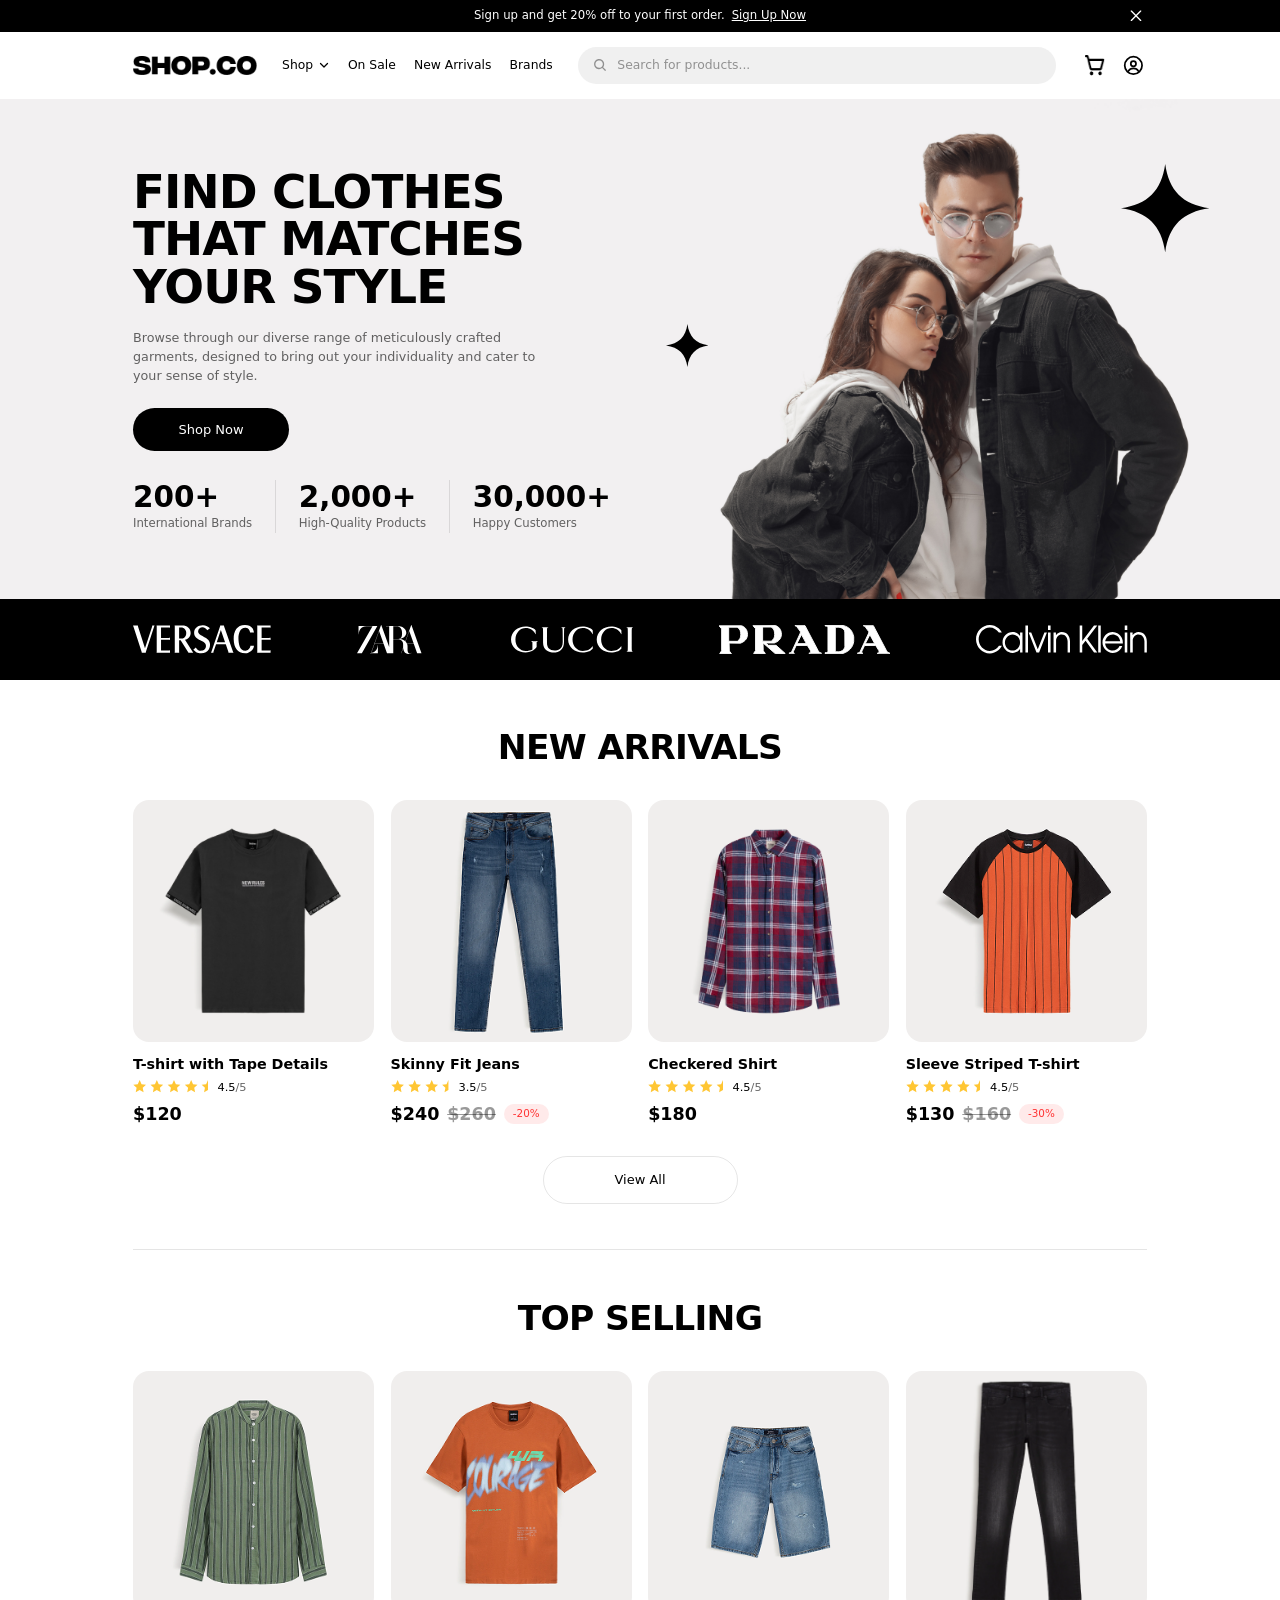
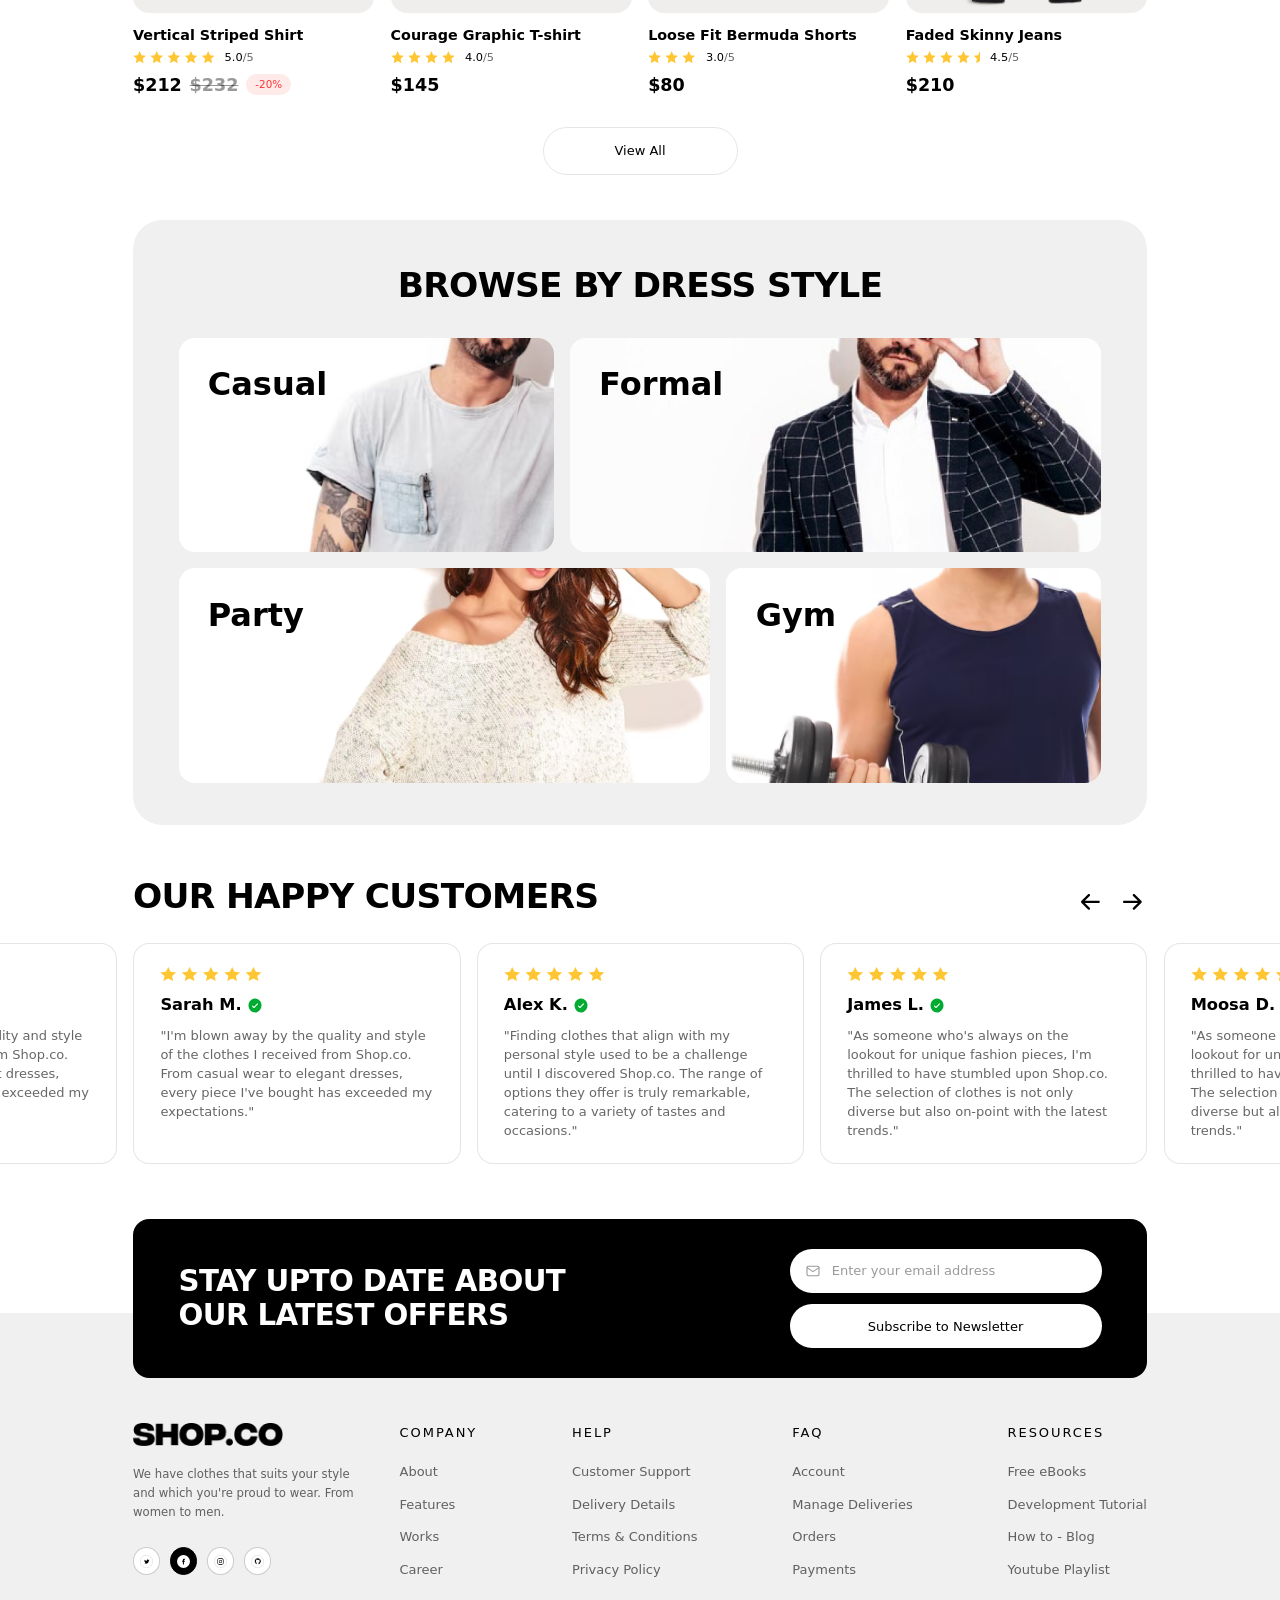
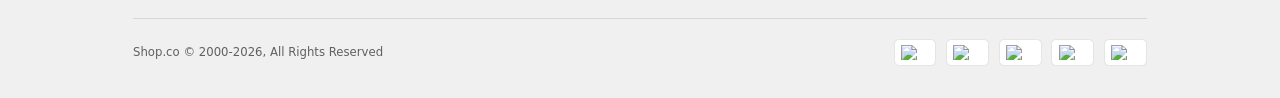
==== commit 5dd0ea40: "script.js" ====
--- a/index.html
+++ b/index.html
@@ -4,11 +4,27 @@
         <meta charset="UTF-8">
         <meta name="viewport" content="width=device-width, initial-scale=1.0">
         <title>Shop.co</title>
+        <link rel="preconnect" href="https://api.fontshare.com">
+        <link rel="stylesheet" href="https://api.fontshare.com/v2/css?f[]=satoshi@400,500,700,900&display=swap">
         <link rel="stylesheet" href="css/style.css">
         <script type="module" src="js/script.js"></script>
+        <script type="module" src="js/ui.js"></script>
     </head>
 
     <body>
+        <!-- Announcement bar -->
+        <div class="announcement-bar" id="announcementBar">
+            <p>
+                Sign up and get 20% off to your first order.
+                <a href="pages/account.html">Sign Up Now</a>
+            </p>
+            <button type="button" class="announcement-close" aria-label="Close announcement">
+                <svg width="16" height="16" viewBox="0 0 24 24" fill="none" stroke="currentColor" stroke-width="2" stroke-linecap="round" aria-hidden="true">
+                    <path d="M5 5l14 14M19 5L5 19"/>
+                </svg>
+            </button>
+        </div>
+
         <header class="site-header">
             <a href="index.html" class="header-logo-link">
                 <img src="assets/icons/SHOP.CO.png" alt="Shop.co Home" class="logo">
@@ -19,23 +35,19 @@
                     <li>
                         <a href="pages/shop.html">
                             Shop
-                        </a>
-                    </li>
-                    <li>
-                        <a href="pages/shop.html?filter=sale">
-                            On Sale
-                        </a>
-                    </li>
-                    <li>
-                        <a href="pages/shop.html?filter=new">
-                            New Arrivals
-                        </a>
-                    </li>
-                    <li>
-                        <a href="#brands">
-                            Brands
-
-                        </a>
+                            <svg width="12" height="12" viewBox="0 0 24 24" fill="none" stroke="currentColor" stroke-width="2.5" stroke-linecap="round" stroke-linejoin="round" aria-hidden="true">
+                                <path d="m5 9 7 7 7-7"/>
+                            </svg>
+                        </a>
+                    </li>
+                    <li>
+                        <a href="pages/shop.html?filter=sale">On Sale</a>
+                    </li>
+                    <li>
+                        <a href="pages/shop.html?filter=new">New Arrivals</a>
+                    </li>
+                    <li>
+                        <a href="#brands">Brands</a>
                     </li>
                 </ul>
             </nav>
@@ -53,18 +65,6 @@
             </search>
 
             <div class="header-actions">
-                <div class="account-wrapper">
-                    <button id="accountBtn" type="button" class="account-btn" popovertarget="accountDropdown">
-                        Account
-                    </button>
-
-                    <div id="accountDropdown" class="account-dropdown" popover="auto">
-                        <a href="pages/account.html">My Profile</a>
-                        <a href="pages/account.html#orders">Orders</a>
-                        <button type="button" id="logoutBtn" class="logout-btn">Log Out</button>
-                    </div>
-                </div>
-
                 <div class="cart-wrapper">
                     <button id="cartBtn" type="button" class="cart-btn" aria-label="Open shopping cart">
                         <img src="assets/icons/Vector-3.png" alt="" width="24" height="24" class="cart-icon">
@@ -81,6 +81,22 @@
                         <a href="pages/checkout.html" class="cart-drawer-cta">Checkout</a>
                     </dialog>
                 </div>
+
+                <div class="account-wrapper">
+                    <button id="accountBtn" type="button" class="account-btn" popovertarget="accountDropdown" aria-label="Account">
+                        <svg width="24" height="24" viewBox="0 0 24 24" fill="none" stroke="currentColor" stroke-width="2" stroke-linecap="round" stroke-linejoin="round" aria-hidden="true">
+                            <circle cx="12" cy="12" r="10"/>
+                            <circle cx="12" cy="10" r="3"/>
+                            <path d="M6.2 18.6c1.2-2 3.3-3.1 5.8-3.1s4.6 1.1 5.8 3.1"/>
+                        </svg>
+                    </button>
+
+                    <div id="accountDropdown" class="account-dropdown" popover="auto">
+                        <a href="pages/account.html">My Profile</a>
+                        <a href="pages/account.html#orders">Orders</a>
+                        <button type="button" id="logoutBtn" class="logout-btn">Log Out</button>
+                    </div>
+                </div>
             </div>
         </header>
 
@@ -91,14 +107,14 @@
             <section class="hero" id="hero">
                 <div class="hero-text">
                     <h1 class="hero-text-heading">
-                        FIND CLOTHES THAT MATCHES YOUR STYLE
+                        Find clothes that matches your style
                     </h1>
                     <p class="hero-text-description">
-                        Browes through our diverse range of meticulously crafted garments. designed to bring out your individuality and cater to your sence of style
+                        Browse through our diverse range of meticulously crafted garments, designed to bring out your individuality and cater to your sense of style.
                     </p>
-                    <button type="button" class="hero-cta">
+                    <a href="pages/shop.html" class="hero-cta">
                         Shop Now
-                    </button>
+                    </a>
                     <div class="hero-stats">
                         <div class="hero-stat">
                             <h2 class="hero-stat-number">
@@ -113,7 +129,7 @@
                                 2,000+
                             </h2>
                             <p class="hero-stat-label">
-                                High-Quality products
+                                High-Quality Products
                             </p>
                         </div>
                         <div class="hero-stat">
@@ -129,14 +145,24 @@
                 <div class="hero-image">
                     <img src="assets/images/Rectangle_2.png" alt="">
                 </div>
+
+                <!-- decorative sparkles -->
+                <svg class="hero-star hero-star-lg" viewBox="0 0 100 100" fill="currentColor" aria-hidden="true">
+                    <path d="M50 0C54 30 70 46 100 50C70 54 54 70 50 100C46 70 30 54 0 50C30 46 46 30 50 0Z"/>
+                </svg>
+                <svg class="hero-star hero-star-sm" viewBox="0 0 100 100" fill="currentColor" aria-hidden="true">
+                    <path d="M50 0C54 30 70 46 100 50C70 54 54 70 50 100C46 70 30 54 0 50C30 46 46 30 50 0Z"/>
+                </svg>
             </section>
 
+            <!-- Brands (order matches the design) -->
+
             <section class="logos" id="brands">
-                <img src="assets/icons/gucci-logo-1_1.svg" alt="" class="brand-logo">
-                <img src="assets/icons/zara-logo.svg" alt="" class="brand-logo">
-                <img src="assets/icons/prada-logo-1_1.svg" alt="" class="brand-logo">
-                <img src="assets/icons/versace-logo.svg" alt="" class="brand-logo">
-                <img src="assets/icons/calvin-klein-logo.svg" alt="" class="brand-logo">
+                <img src="assets/icons/versace-logo.svg" alt="Versace" class="brand-logo">
+                <img src="assets/icons/zara-logo.svg" alt="Zara" class="brand-logo">
+                <img src="assets/icons/gucci-logo-1_1.svg" alt="Gucci" class="brand-logo">
+                <img src="assets/icons/prada-logo-1_1.svg" alt="Prada" class="brand-logo">
+                <img src="assets/icons/calvin-klein-logo.svg" alt="Calvin Klein" class="brand-logo">
             </section>
 
             <!--  New Arrivals -->
@@ -150,26 +176,26 @@
                 <div class="product-cards" id="new-arrivals-grid">
                     <article class="product-card">
                         <a href="#" class="product-card-image">
-                            <img src="assets/images/T-shirt with Tape Details.png" alt="">
-                        </a>
-                        <div class="product-card-text">
-                            <p class="product-card-title">
-                                T-shit with Tape Details
+                            <img src="assets/images/T-shirt with Tape Details.png" alt="T-shirt with Tape Details">
+                        </a>
+                        <div class="product-card-text">
+                            <p class="product-card-title">
+                                T-shirt with Tape Details
                             </p>
                             <div class="product-card-rating">
                                 <img src="assets/icons/4-5-stars.svg" alt="" class="product-card-rating-icon">
                                 <p class="product-card-rating-score">
-                                    4.5/5
-                                </p>
-                            </div>
-                            <p class="product-card-price">
-                                $120
-                            </p>
-                        </div>
-                    </article>
-                    <article class="product-card">
-                        <a href="#" class="product-card-image">
-                            <img src="assets/images/Skinny Fit Jeans.png" alt="">
+                                    4.5<span>/5</span>
+                                </p>
+                            </div>
+                            <div class="product-card-pricing">
+                                <p class="product-card-price">$120</p>
+                            </div>
+                        </div>
+                    </article>
+                    <article class="product-card">
+                        <a href="#" class="product-card-image">
+                            <img src="assets/images/Skinny Fit Jeans.png" alt="Skinny Fit Jeans">
                         </a>
                         <div class="product-card-text">
                             <p class="product-card-title">
@@ -178,72 +204,76 @@
                             <div class="product-card-rating">
                                 <img src="assets/icons/3-5-stars.svg" alt="" class="product-card-rating-icon">
                                 <p class="product-card-rating-score">
-                                    3.5/5
-                                </p>
-                            </div>
-                            <p class="product-card-price">
-                                $240
-                            </p>
-                        </div>
-                    </article>
-                    <article class="product-card">
-                        <a href="#" class="product-card-image">
-                            <img src="assets/images/Checkedered Shirt.png" alt="">
-                        </a>
-                        <div class="product-card-text">
-                            <p class="product-card-title">
-                                Checkedred Shirt
+                                    3.5<span>/5</span>
+                                </p>
+                            </div>
+                            <div class="product-card-pricing">
+                                <p class="product-card-price">$240</p>
+                                <p class="product-card-old-price">$260</p>
+                                <span class="product-card-discount">-20%</span>
+                            </div>
+                        </div>
+                    </article>
+                    <article class="product-card">
+                        <a href="#" class="product-card-image">
+                            <img src="assets/images/Checkered Shirt.png" alt="Checkered Shirt">
+                        </a>
+                        <div class="product-card-text">
+                            <p class="product-card-title">
+                                Checkered Shirt
                             </p>
                             <div class="product-card-rating">
                                 <img src="assets/icons/4-5-stars.svg" alt="" class="product-card-rating-icon">
                                 <p class="product-card-rating-score">
-                                    4.5/5
-                                </p>
-                            </div>
-                            <p class="product-card-price">
-                                $180
-                            </p>
-                        </div>
-                    </article>
-                    <article class="product-card">
-                        <a href="#" class="product-card-image">
-                            <img src="assets/images/Sleeve Striped T-shirt.png" alt="">
-                        </a>
-                        <div class="product-card-text">
-                            <p class="product-card-title">
-                                Sleever Striped T-shirt
+                                    4.5<span>/5</span>
+                                </p>
+                            </div>
+                            <div class="product-card-pricing">
+                                <p class="product-card-price">$180</p>
+                            </div>
+                        </div>
+                    </article>
+                    <article class="product-card">
+                        <a href="#" class="product-card-image">
+                            <img src="assets/images/Sleeve Striped T-shirt.png" alt="Sleeve Striped T-shirt">
+                        </a>
+                        <div class="product-card-text">
+                            <p class="product-card-title">
+                                Sleeve Striped T-shirt
                             </p>
                             <div class="product-card-rating">
                                 <img src="assets/icons/4-5-stars.svg" alt="" class="product-card-rating-icon">
                                 <p class="product-card-rating-score">
-                                    4.5/5
-                                </p>
-                            </div>
-                            <p class="product-card-price">
-                                $130
-                            </p>
+                                    4.5<span>/5</span>
+                                </p>
+                            </div>
+                            <div class="product-card-pricing">
+                                <p class="product-card-price">$130</p>
+                                <p class="product-card-old-price">$160</p>
+                                <span class="product-card-discount">-30%</span>
+                            </div>
                         </div>
                     </article>
                 </div>
                 <div class="section-cta-wrapper">
                     <a href="pages/shop.html?filter=new" class="section-cta">
-                        View All Products
+                        View All
                     </a>
                 </div>
             </section>
 
             <!-- Top Selling -->
 
-             <section class="top-selling" id="top-selling">
+            <section class="top-selling" id="top-selling">
                 <div class="top-selling-text">
                     <h2>
-                        TOP SELLING
+                        Top Selling
                     </h2>
                 </div>
                 <div class="product-cards" id="top-selling-grid">
                     <article class="product-card">
                         <a href="#" class="product-card-image">
-                            <img src="assets/images/Vertical Striped Shirt.png" alt="">
+                            <img src="assets/images/Vertical Striped Shirt.png" alt="Vertical Striped Shirt">
                         </a>
                         <div class="product-card-text">
                             <p class="product-card-title">
@@ -252,17 +282,19 @@
                             <div class="product-card-rating">
                                 <img src="assets/icons/5-stars.svg" alt="" class="product-card-rating-icon">
                                 <p class="product-card-rating-score">
-                                    5/5
-                                </p>
-                            </div>
-                            <p class="product-card-price">
-                                $212
-                            </p>
-                        </div>
-                    </article>
-                    <article class="product-card">
-                        <a href="#" class="product-card-image">
-                            <img src="assets/images/Courage Graphic T-shirt.png" alt="">
+                                    5.0<span>/5</span>
+                                </p>
+                            </div>
+                            <div class="product-card-pricing">
+                                <p class="product-card-price">$212</p>
+                                <p class="product-card-old-price">$232</p>
+                                <span class="product-card-discount">-20%</span>
+                            </div>
+                        </div>
+                    </article>
+                    <article class="product-card">
+                        <a href="#" class="product-card-image">
+                            <img src="assets/images/Courage Graphic T-shirt.png" alt="Courage Graphic T-shirt">
                         </a>
                         <div class="product-card-text">
                             <p class="product-card-title">
@@ -271,17 +303,17 @@
                             <div class="product-card-rating">
                                 <img src="assets/icons/4-stars.svg" alt="" class="product-card-rating-icon">
                                 <p class="product-card-rating-score">
-                                    4/5
-                                </p>
-                            </div>
-                            <p class="product-card-price">
-                                $145
-                            </p>
-                        </div>
-                    </article>
-                    <article class="product-card">
-                        <a href="#" class="product-card-image">
-                            <img src="assets/images/Loose Fit Bermuda Shorts.png" alt="">
+                                    4.0<span>/5</span>
+                                </p>
+                            </div>
+                            <div class="product-card-pricing">
+                                <p class="product-card-price">$145</p>
+                            </div>
+                        </div>
+                    </article>
+                    <article class="product-card">
+                        <a href="#" class="product-card-image">
+                            <img src="assets/images/Loose Fit Bermuda Shorts.png" alt="Loose Fit Bermuda Shorts">
                         </a>
                         <div class="product-card-text">
                             <p class="product-card-title">
@@ -290,17 +322,17 @@
                             <div class="product-card-rating">
                                 <img src="assets/icons/3-stars.svg" alt="" class="product-card-rating-icon">
                                 <p class="product-card-rating-score">
-                                    3/5
-                                </p>
-                            </div>
-                            <p class="product-card-price">
-                                $80
-                            </p>
-                        </div>
-                    </article>
-                    <article class="product-card">
-                        <a href="#" class="product-card-image">
-                            <img src="assets/images/Faded Skinny Jeans.png" alt="">
+                                    3.0<span>/5</span>
+                                </p>
+                            </div>
+                            <div class="product-card-pricing">
+                                <p class="product-card-price">$80</p>
+                            </div>
+                        </div>
+                    </article>
+                    <article class="product-card">
+                        <a href="#" class="product-card-image">
+                            <img src="assets/images/Faded Skinny Jeans.png" alt="Faded Skinny Jeans">
                         </a>
                         <div class="product-card-text">
                             <p class="product-card-title">
@@ -309,28 +341,28 @@
                             <div class="product-card-rating">
                                 <img src="assets/icons/4-5-stars.svg" alt="" class="product-card-rating-icon">
                                 <p class="product-card-rating-score">
-                                    4.5/5
-                                </p>
-                            </div>
-                            <p class="product-card-price">
-                                $210
-                            </p>
+                                    4.5<span>/5</span>
+                                </p>
+                            </div>
+                            <div class="product-card-pricing">
+                                <p class="product-card-price">$210</p>
+                            </div>
                         </div>
                     </article>
                 </div>
                 <div class="section-cta-wrapper">
                     <a href="pages/shop.html?filter=top-selling" class="section-cta">
-                        View All Products
+                        View All
                     </a>
                 </div>
-             </section>
-
-             <!-- Browse By Dress Style -->
-
-             <section class="dress-style" id="browse-by-dress-style">
+            </section>
+
+            <!-- Browse By Dress Style -->
+
+            <section class="dress-style" id="browse-by-dress-style">
                 <div class="dress-style-text">
                     <h2>
-                        BROWSE BY DRESS STYLE
+                        Browse by dress style
                     </h2>
                 </div>
                 <div class="dress-style-cards">
@@ -359,15 +391,15 @@
                         </span>
                     </a>
                 </div>
-             </section>
-
-             <!-- our happy customers -->
-
-             <section class="testimonials" id="our-happy-customers">
+            </section>
+
+            <!-- Our Happy Customers -->
+
+            <section class="testimonials" id="our-happy-customers">
                 <div class="testimonials-header">
                     <div class="testimonials-text">
                         <h2>
-                            OUR HAPPY CUSTOMERS
+                            Our Happy Customers
                         </h2>
                     </div>
                     <div class="testimonials-controls">
@@ -379,95 +411,83 @@
                         </button>
                     </div>
                 </div>
-                <div class="testimonials-cards">
-                    <div class="testimonials-track">
-                        <article class="testimonials-card">
-                            <div class="testimonials-card-text">
-                                <img src="assets/icons/5-stars.svg" alt="" class="testimonials-card-stars">
-                                <div class="testimonials-card-author">
-                                    <p class="testimonials-card-name">
-                                        Sarah M.
-                                    </p>
-                                    <img src="assets/icons/correct-sign-green.svg" alt="" class="testimonials-card-verified">
-                                </div>
-                                <p class="testimonials-card-quote">
-                                    "I'm blown away by the quality and style of the clothes I received from shop.com. From casual war to elegant dresses, every piece I've bought has exceeded my expectations. The sizing is consistent and the materials feel premium. Shipping was also incredibly fast! "
-                                </p>
-                            </div>
-                        </article>
-                        <article class="testimonials-card">
-                            <div class="testimonials-card-text">
-                                <img src="assets/icons/5-stars.svg" alt="" class="testimonials-card-stars">
-                                <div class="testimonials-card-author">
-                                    <p class="testimonials-card-name">
-                                        Sarah M.
-                                    </p>
-                                    <img src="assets/icons/correct-sign-green.svg" alt="" class="testimonials-card-verified">
-                                </div>
-                                <p class="testimonials-card-quote">
-                                    "I'm blown away by the quality and style of the clothes I received from shop.com. From casual war to elegant dresses, every piece I've bought has exceeded my expectations. The sizing is consistent and the materials feel premium. Shipping was also incredibly fast! "
-                                </p>
-                            </div>
-                        </article>
-                        <article class="testimonials-card">
-                            <div class="testimonials-card-text">
-                                <img src="assets/icons/5-stars.svg" alt="" class="testimonials-card-stars">
-                                <div class="testimonials-card-author">
-                                    <p class="testimonials-card-name">
-                                        Sarah M.
-                                    </p>
-                                    <img src="assets/icons/correct-sign-green.svg" alt="" class="testimonials-card-verified">
-                                </div>
-                                <p class="testimonials-card-quote">
-                                    "I'm blown away by the quality and style of the clothes I received from shop.com. From casual war to elegant dresses, every piece I've bought has exceeded my expectations. The sizing is consistent and the materials feel premium. Shipping was also incredibly fast! "
-                                </p>
-                            </div>
-                        </article>
-                        <article class="testimonials-card">
-                            <div class="testimonials-card-text">
-                                <img src="assets/icons/5-stars.svg" alt="" class="testimonials-card-stars">
-                                <div class="testimonials-card-author">
-                                    <p class="testimonials-card-name">
-                                        Sarah M.
-                                    </p>
-                                    <img src="assets/icons/correct-sign-green.svg" alt="" class="testimonials-card-verified">
-                                </div>
-                                <p class="testimonials-card-quote">
-                                    "I'm blown away by the quality and style of the clothes I received from shop.com. From casual war to elegant dresses, every piece I've bought has exceeded my expectations. The sizing is consistent and the materials feel premium. Shipping was also incredibly fast! "
-                                </p>
-                            </div>
-                        </article>
-                        <article class="testimonials-card">
-                            <div class="testimonials-card-text">
-                                <img src="assets/icons/5-stars.svg" alt="" class="testimonials-card-stars">
-                                <div class="testimonials-card-author">
-                                    <p class="testimonials-card-name">
-                                        Sarah M.
-                                    </p>
-                                    <img src="assets/icons/correct-sign-green.svg" alt="" class="testimonials-card-verified">
-                                </div>
-                                <p class="testimonials-card-quote">
-                                    "I'm blown away by the quality and style of the clothes I received from shop.com. From casual war to elegant dresses, every piece I've bought has exceeded my expectations. The sizing is consistent and the materials feel premium. Shipping was also incredibly fast! "
-                                </p>
-                            </div>
-                        </article>
-                    </div>
-                </div>
-             </section>
-
-             <!-- stay upto date about our latest offers -->
-
-             <section class="newsletter" id="stay-upto-date">
+                <div class="testimonials-track" tabindex="0" aria-label="Customer reviews">
+                    <article class="testimonials-card">
+                        <div class="testimonials-card-text">
+                            <img src="assets/icons/5-stars.svg" alt="5 out of 5 stars" class="testimonials-card-stars">
+                            <div class="testimonials-card-author">
+                                <p class="testimonials-card-name">Sarah M.</p>
+                                <img src="assets/icons/correct-sign-green.svg" alt="Verified customer" class="testimonials-card-verified">
+                            </div>
+                            <p class="testimonials-card-quote">
+                                "I'm blown away by the quality and style of the clothes I received from Shop.co. From casual wear to elegant dresses, every piece I've bought has exceeded my expectations."
+                            </p>
+                        </div>
+                    </article>
+                    <article class="testimonials-card">
+                        <div class="testimonials-card-text">
+                            <img src="assets/icons/5-stars.svg" alt="5 out of 5 stars" class="testimonials-card-stars">
+                            <div class="testimonials-card-author">
+                                <p class="testimonials-card-name">Sarah M.</p>
+                                <img src="assets/icons/correct-sign-green.svg" alt="Verified customer" class="testimonials-card-verified">
+                            </div>
+                            <p class="testimonials-card-quote">
+                                "I'm blown away by the quality and style of the clothes I received from Shop.co. From casual wear to elegant dresses, every piece I've bought has exceeded my expectations."
+                            </p>
+                        </div>
+                    </article>
+                    <article class="testimonials-card">
+                        <div class="testimonials-card-text">
+                            <img src="assets/icons/5-stars.svg" alt="5 out of 5 stars" class="testimonials-card-stars">
+                            <div class="testimonials-card-author">
+                                <p class="testimonials-card-name">Alex K.</p>
+                                <img src="assets/icons/correct-sign-green.svg" alt="Verified customer" class="testimonials-card-verified">
+                            </div>
+                            <p class="testimonials-card-quote">
+                                "Finding clothes that align with my personal style used to be a challenge until I discovered Shop.co. The range of options they offer is truly remarkable, catering to a variety of tastes and occasions."
+                            </p>
+                        </div>
+                    </article>
+                    <article class="testimonials-card">
+                        <div class="testimonials-card-text">
+                            <img src="assets/icons/5-stars.svg" alt="5 out of 5 stars" class="testimonials-card-stars">
+                            <div class="testimonials-card-author">
+                                <p class="testimonials-card-name">James L.</p>
+                                <img src="assets/icons/correct-sign-green.svg" alt="Verified customer" class="testimonials-card-verified">
+                            </div>
+                            <p class="testimonials-card-quote">
+                                "As someone who's always on the lookout for unique fashion pieces, I'm thrilled to have stumbled upon Shop.co. The selection of clothes is not only diverse but also on-point with the latest trends."
+                            </p>
+                        </div>
+                    </article>
+                    <article class="testimonials-card">
+                        <div class="testimonials-card-text">
+                            <img src="assets/icons/5-stars.svg" alt="5 out of 5 stars" class="testimonials-card-stars">
+                            <div class="testimonials-card-author">
+                                <p class="testimonials-card-name">Moosa D.</p>
+                                <img src="assets/icons/correct-sign-green.svg" alt="Verified customer" class="testimonials-card-verified">
+                            </div>
+                            <p class="testimonials-card-quote">
+                                "As someone who's always on the lookout for unique fashion pieces, I'm thrilled to have stumbled upon Shop.co. The selection of clothes is not only diverse but also on-point with the latest trends."
+                            </p>
+                        </div>
+                    </article>
+                </div>
+            </section>
+
+            <!-- Newsletter -->
+
+            <section class="newsletter" id="stay-upto-date">
                 <div class="newsletter-text">
                     <h2>
-                        STAY UPTO DATE ABOUT OUR LATEST OFFERS
+                        Stay upto date about our latest offers
                     </h2>
                 </div>
                 <form action="" class="newsletter-form">
                     <div class="form-field">
                         <input
                             type="email"
-                            placeholder="Enter your email adress"
+                            placeholder="Enter your email address"
                             aria-label="Email address"
                             class="newsletter-input"
                         >
@@ -476,14 +496,14 @@
                         Subscribe to Newsletter
                     </button>
                 </form>
-             </section>
+            </section>
         </main>
 
         <footer class="site-footer">
             <div class="footer-content">
                 <div class="footer-brand">
                     <div class="footer-logo">
-                        <img src="assets/icons/shop-logo.svg" alt="Shop.co">
+                        <img src="assets/icons/SHOP.CO.png" alt="Shop.co">
                     </div>
                     <p class="footer-description">
                         We have clothes that suits your style and which you're proud to wear. From women to men.
@@ -492,7 +512,7 @@
                         <a href="#" class="footer-social-link" aria-label="Twitter">
                             <img src="assets/icons/twitter.svg" alt="">
                         </a>
-                        <a href="#" class="footer-social-link" aria-label="Facebook">
+                        <a href="#" class="footer-social-link is-active" aria-label="Facebook">
                             <img src="assets/icons/facebook.svg" alt="">
                         </a>
                         <a href="#" class="footer-social-link" aria-label="Instagram">
@@ -548,7 +568,7 @@
                             </li>
                             <li>
                                 <a href="#">
-                                    Terms & Conditions
+                                    Terms &amp; Conditions
                                 </a>
                             </li>
                             <li>
@@ -585,12 +605,56 @@
                             </li>
                         </ul>
                     </div>
+                    <div class="footer-links-column">
+                        <h3>
+                            Resources
+                        </h3>
+                        <ul class="footer-links-list">
+                            <li>
+                                <a href="#">
+                                    Free eBooks
+                                </a>
+                            </li>
+                            <li>
+                                <a href="#">
+                                    Development Tutorial
+                                </a>
+                            </li>
+                            <li>
+                                <a href="#">
+                                    How to - Blog
+                                </a>
+                            </li>
+                            <li>
+                                <a href="#">
+                                    Youtube Playlist
+                                </a>
+                            </li>
+                        </ul>
+                    </div>
                 </div>
             </div>
             <div class="footer-bottom">
                 <p class="footer-copyright">
-                    Shope.co © 2000-2026, All Rights Reserved.
+                    Shop.co © 2000-2026, All Rights Reserved
                 </p>
+                <ul class="footer-payments" aria-label="Accepted payment methods">
+                    <li>
+                        <img src="assets/icons/visa.svg" alt="Visa">
+                    </li>
+                    <li>
+                        <img src="assets/icons/mastercard.svg" alt="Mastercard">
+                    </li>
+                    <li>
+                        <img src="assets/icons/paypal.svg" alt="PayPal">
+                    </li>
+                    <li>
+                        <img src="assets/icons/apple-pay.svg" alt="Apple Pay">
+                    </li>
+                    <li>
+                        <img src="assets/icons/google-pay.svg" alt="Google Pay">
+                    </li>
+                </ul>
             </div>
         </footer>
     </body>
--- a/css/style.css
+++ b/css/style.css
@@ -1,3 +1,10 @@
+@font-face {
+    font-family: "Integral CF";
+    src: url("../assets/fonts/IntegralCF-Bold.woff2") format("woff2");
+    font-weight: 700 900;
+    font-display: swap;
+}
+
 * {
     box-sizing: border-box;
     margin: 0;
@@ -12,19 +19,20 @@
     --color-ink: #000000;
     --color-ink-muted: rgba(0, 0, 0, 0.6);
     --color-border: rgba(0, 0, 0, 0.1);
-    --container-max: 86rem;
+    --color-sale: #ff3333;
+    --color-sale-bg: rgba(255, 51, 51, 0.1);
+    --font-display: "Integral CF", "Satoshi", "Plus Jakarta Sans", "Inter", system-ui, sans-serif;
+    --container-max: 78rem;
     --container-pad: max(5%, calc((100% - var(--container-max)) / 2));
 }
 
 html {
-    font-size: clamp(12.5px, 1vw, 15px);
+    font-size: clamp(13px, 0.98vw, 15px);
     overflow-x: hidden;
     scroll-behavior: smooth;
 }
 
 body {
-    margin: 0;
-    padding: 0;
     font-family: "Satoshi", "Plus Jakarta Sans", "Inter", system-ui, -apple-system, sans-serif;
     background-color: var(--color-bg);
     color: var(--color-ink);
@@ -32,13 +40,6 @@
     overflow-x: hidden;
 }
 
-h1,
-h2,
-h3,
-p {
-    margin: 0;
-}
-
 p {
     font-size: 1rem;
     font-weight: 400;
@@ -46,12 +47,13 @@
 
 h1,
 h2 {
+    font-family: var(--font-display);
     font-weight: 800;
     letter-spacing: -0.02em;
 }
 
 h2 {
-    font-size: clamp(2rem, 3.2vw, 3rem);
+    font-size: clamp(1.75rem, 2.8vw, 2.65rem);
     line-height: 1.15;
 }
 
@@ -82,19 +84,61 @@
     outline-offset: 2px;
 }
 
-/* Header */
+.sr-only {
+    position: absolute;
+    width: 1px;
+    height: 1px;
+    overflow: hidden;
+    clip-path: inset(50%);
+    white-space: nowrap;
+}
+
+.announcement-bar {
+    position: relative;
+    display: flex;
+    align-items: center;
+    justify-content: center;
+    padding: 0.55rem var(--container-pad);
+    background-color: var(--color-ink);
+    color: var(--color-bg);
+    font-size: 0.9rem;
+    text-align: center;
+}
+
+.announcement-bar p {
+    font-size: inherit;
+}
+
+.announcement-bar a {
+    margin-left: 0.25rem;
+    font-weight: 500;
+    text-decoration: underline;
+}
+
+.announcement-close {
+    position: absolute;
+    top: 50%;
+    right: var(--container-pad);
+    translate: 0 -50%;
+    display: inline-flex;
+    padding: 0.25rem;
+    border: none;
+    background: transparent;
+    color: inherit;
+}
+
 .site-header {
     display: flex;
     align-items: center;
     justify-content: space-between;
-    gap: clamp(1rem, 2vw, 2.25rem);
+    gap: clamp(1.25rem, 2vw, 2.25rem);
     width: 100%;
-    padding: 1.25rem var(--container-pad);
+    padding: 1.15rem var(--container-pad);
     background-color: var(--color-bg);
 }
 
 .logo {
-    width: clamp(7.5rem, 10vw, 10rem);
+    width: clamp(7.5rem, 10vw, 9.5rem);
     height: auto;
 }
 
@@ -102,12 +146,15 @@
     display: flex;
     align-items: center;
     list-style: none;
-    gap: clamp(1rem, 1.8vw, 1.5rem);
+    gap: 1.4rem;
     color: var(--color-ink);
     font-size: 0.95rem;
 }
 
 .nav-links a {
+    display: inline-flex;
+    align-items: center;
+    gap: 0.35rem;
     white-space: nowrap;
     font-weight: 400;
     transition: opacity 0.2s ease;
@@ -118,16 +165,17 @@
 }
 
 .header-search {
+    display: block;
     flex: 1;
-    max-width: 36rem;
+    max-width: 40rem;
 }
 
 .header-search-input {
     width: 100%;
-    padding: 0.7rem 1.25rem 0.7rem 3rem;
+    padding: 0.72rem 1.25rem 0.72rem 3rem;
     border: none;
     border-radius: 9999px;
-    background: var(--color-surface) url("../assets/icons/search.svg") no-repeat 1.15rem center / 1.15rem;
+    background: var(--color-surface) url("../assets/icons/search.svg") no-repeat 1.15rem center / 1.1rem;
     color: var(--color-ink);
     font-size: 0.95rem;
 }
@@ -139,44 +187,70 @@
 .header-actions {
     display: flex;
     align-items: center;
-    gap: 1rem;
+    gap: 0.85rem;
+}
+
+.account-wrapper,
+.cart-wrapper {
+    display: flex;
 }
 
 .account-btn,
 .cart-btn {
     display: inline-flex;
     align-items: center;
-    gap: 0.4rem;
+    justify-content: center;
     border: none;
     background: transparent;
     color: var(--color-ink);
-    padding: 0.35rem 0.5rem;
-    font-weight: 500;
+    padding: 0.25rem;
+}
+
+.account-btn {
+    anchor-name: --account-btn;
+}
+
+.account-btn svg,
+.cart-btn img {
+    width: 1.6rem;
+    height: 1.6rem;
 }
 
 .cart-count {
-    font-size: 0.875rem;
-    font-weight: 700;
+    position: absolute;
+    width: 1px;
+    height: 1px;
+    overflow: hidden;
+    clip-path: inset(50%);
+    white-space: nowrap;
 }
 
 .account-dropdown[popover] {
-    margin: 0.5rem 0 0;
+    inset: auto;
+    top: 7.5rem;
+    right: var(--container-pad);
+    margin: 0;
+    min-width: 11rem;
     padding: 0.75rem;
     border: 1px solid var(--color-border);
     border-radius: 0.75rem;
     background-color: var(--color-bg);
     box-shadow: 0 10px 25px rgba(0, 0, 0, 0.08);
+    position-anchor: --account-btn;
+    top: anchor(bottom, 7.5rem);
+    right: anchor(right, var(--container-pad));
+    margin-top: 0.5rem;
 }
 
 .account-dropdown:is(:popover-open, .\:popover-open) {
     display: flex;
     flex-direction: column;
-    gap: 0.5rem;
+    gap: 0.25rem;
 }
 
 .account-dropdown a,
 .logout-btn {
-    padding: 0.4rem 0.75rem;
+    padding: 0.5rem 0.75rem;
     border-radius: 0.5rem;
     border: none;
     background: transparent;
@@ -202,82 +276,11 @@
     background-color: rgba(0, 0, 0, 0.45);
 }
 
-/* Hero Section */
-.header-search-input::placeholder {
-    color: rgba(0, 0, 0, 0.4);
-}
-
-.header-actions {
-    display: flex;
-    align-items: center;
-    gap: 1rem;
-}
-
-.account-btn,
-.cart-btn {
-    display: inline-flex;
-    align-items: center;
-    gap: 0.4rem;
-    border: none;
-    background: transparent;
-    color: var(--color-ink);
-    padding: 0.35rem 0.5rem;
-    font-weight: 500;
-}
-
-.cart-count {
-    font-size: 0.875rem;
-    font-weight: 700;
-}
-
-.account-dropdown[popover] {
-    margin: 0.5rem 0 0;
-    padding: 0.75rem;
-    border: 1px solid var(--color-border);
-    border-radius: 0.75rem;
-    background-color: var(--color-bg);
-    box-shadow: 0 10px 25px rgba(0, 0, 0, 0.08);
-}
-
-.account-dropdown:is(:popover-open, .\:popover-open) {
-    display: flex;
-    flex-direction: column;
-    gap: 0.5rem;
-}
-
-.account-dropdown a,
-.logout-btn {
-    padding: 0.4rem 0.75rem;
-    border-radius: 0.5rem;
-    border: none;
-    background: transparent;
-    text-align: left;
-}
-
-.account-dropdown a:hover,
-.logout-btn:hover {
-    background-color: var(--color-surface);
-}
-
-.cart-drawer {
-    margin: auto 0 auto auto;
-    height: 100dvh;
-    max-height: 100dvh;
-    width: min(90vw, 24rem);
-    border: none;
-    padding: 1.5rem;
-    background-color: var(--color-bg);
-}
-
-.cart-drawer::backdrop {
-    background-color: rgba(0, 0, 0, 0.45);
-}
-
 .hero {
     position: relative;
     display: flex;
     align-items: center;
-    min-height: clamp(34rem, 44vw, 41.5rem);
+    min-height: clamp(32rem, 40vw, 38.5rem);
     overflow: hidden;
     background-color: var(--color-surface-alt);
     padding-inline: var(--container-pad);
@@ -285,32 +288,33 @@
 
 .hero-text {
     position: relative;
-    z-index: 1;
+    z-index: 2;
     max-width: 34.5rem;
-    padding-block: 4rem;
+    padding-block: 3rem 2.75rem;
 }
 
 .hero-text-heading {
-    font-size: clamp(2.25rem, 3.8vw, 3.75rem);
+    font-size: clamp(2.15rem, 3.7vw, 3.6rem);
     font-weight: 900;
     line-height: 1.02;
     text-transform: uppercase;
 }
 
 .hero-text-description {
-    max-width: 34rem;
-    margin-top: 1.5rem;
+    max-width: 32rem;
+    margin-top: 1.25rem;
+    font-size: 0.98rem;
     color: var(--color-ink-muted);
 }
 
 .hero-cta {
     display: inline-block;
-    margin-top: 2rem;
+    margin-top: 1.75rem;
     background-color: var(--color-ink);
     color: var(--color-bg);
     border: none;
     border-radius: 9999px;
-    padding: 1rem 3.5rem;
+    padding: 0.9rem 3.5rem;
     font-weight: 500;
     transition: opacity 0.2s ease;
 }
@@ -324,7 +328,7 @@
     flex-wrap: nowrap;
     align-items: center;
     gap: 1.75rem;
-    margin-top: 3rem;
+    margin-top: 2.25rem;
 }
 
 .hero-stat + .hero-stat {
@@ -333,8 +337,10 @@
 }
 
 .hero-stat-number {
-    font-size: clamp(1.5rem, 2.5vw, 2.5rem);
+    font-family: inherit;
+    font-size: clamp(1.5rem, 2.3vw, 2.35rem);
     font-weight: 700;
+    letter-spacing: 0;
     line-height: 1.2;
 }
 
@@ -350,6 +356,7 @@
     display: flex;
     justify-content: flex-end;
     align-items: flex-end;
+    padding-right: 3%;
     pointer-events: none;
 }
 
@@ -361,6 +368,25 @@
     object-position: right bottom;
 }
 
+.hero-star {
+    position: absolute;
+    z-index: 1;
+    color: var(--color-ink);
+    pointer-events: none;
+}
+
+.hero-star-lg {
+    top: 13%;
+    right: 5.5%;
+    width: 6.8rem;
+}
+
+.hero-star-sm {
+    top: 45%;
+    left: 52%;
+    width: 3.3rem;
+}
+
 .logos {
     display: flex;
     justify-content: space-between;
@@ -369,11 +395,11 @@
     gap: 2rem;
     background-color: var(--color-ink);
     padding-inline: var(--container-pad);
-    padding-block: 2.5rem;
+    padding-block: 2rem;
 }
 
 .brand-logo {
-    height: clamp(1.5rem, 2.2vw, 2.25rem);
+    height: clamp(1.4rem, 2.2vw, 2.2rem);
     width: auto;
     object-fit: contain;
     filter: brightness(0) invert(1);
@@ -381,9 +407,8 @@
 
 .new-arrivals,
 .top-selling {
-    max-width: var(--container-max);
-    margin-inline: auto;
-    padding: 4.5rem 5%;
+    margin-inline: var(--container-pad);
+    padding-block: 3.75rem 3.5rem;
 }
 
 .new-arrivals {
@@ -393,13 +418,13 @@
 .new-arrivals-text,
 .top-selling-text {
     text-align: center;
-    margin-bottom: 3rem;
+    margin-bottom: 2.5rem;
     text-transform: uppercase;
 }
 
 .product-cards {
     display: grid;
-    /* grid-template-columns: repeat(4, minmax(0, 1fr)); */
+    grid-template-columns: repeat(4, minmax(0, 1fr));
     gap: 1.25rem;
 }
 
@@ -437,7 +462,7 @@
 }
 
 .product-card-title {
-    font-size: 1.125rem;
+    font-size: 1.1rem;
     font-weight: 700;
     line-height: 1.3;
 }
@@ -445,22 +470,48 @@
 .product-card-rating {
     display: flex;
     align-items: center;
-    gap: 0.5rem;
+    gap: 0.75rem;
 }
 
 .product-card-rating-icon {
-    height: 1.125rem;
+    height: 1.05rem;
     width: auto;
 }
 
 .product-card-rating-score {
     font-size: 0.875rem;
+}
+
+.product-card-rating-score span {
     color: var(--color-ink-muted);
 }
 
+.product-card-pricing {
+    display: flex;
+    align-items: center;
+    flex-wrap: wrap;
+    gap: 0.6rem;
+}
+
 .product-card-price {
-    font-size: 1.5rem;
+    font-size: 1.35rem;
     font-weight: 700;
+}
+
+.product-card-old-price {
+    font-size: 1.35rem;
+    font-weight: 700;
+    color: rgba(0, 0, 0, 0.4);
+    text-decoration: line-through;
+}
+
+.product-card-discount {
+    padding: 0.2rem 0.7rem;
+    border-radius: 9999px;
+    background-color: var(--color-sale-bg);
+    color: var(--color-sale);
+    font-size: 0.8rem;
+    font-weight: 500;
 }
 
 .section-cta-wrapper {
@@ -471,9 +522,12 @@
 
 .section-cta {
     display: inline-block;
+    width: 15rem;
+    max-width: 100%;
     border: 1px solid var(--color-border);
     border-radius: 9999px;
-    padding: 0.9rem 3.5rem;
+    padding: 1rem 0;
+    text-align: center;
     font-weight: 500;
     transition: background-color 0.2s ease, color 0.2s ease;
 }
@@ -484,17 +538,16 @@
 }
 
 .dress-style {
-    max-width: var(--container-max);
-    margin-inline: auto;
-    margin-bottom: 5rem;
-    padding: 4.5rem 4rem;
+    margin-inline: var(--container-pad);
+    margin-bottom: 4rem;
+    padding: 3.5rem 3.5rem 3.25rem;
     background-color: var(--color-surface);
-    border-radius: 2.5rem;
+    border-radius: 2.25rem;
 }
 
 .dress-style-text {
     text-align: center;
-    margin-bottom: 3.5rem;
+    margin-bottom: 2.5rem;
     text-transform: uppercase;
 }
 
@@ -506,7 +559,7 @@
 
 .dress-style-card {
     position: relative;
-    height: 18rem;
+    height: 16.5rem;
     background-color: var(--color-bg);
     border-radius: 1.25rem;
     overflow: hidden;
@@ -526,6 +579,7 @@
     width: 100%;
     height: 100%;
     object-fit: cover;
+    object-position: right center;
     transition: transform 0.25s ease;
 }
 
@@ -535,17 +589,15 @@
 
 .dress-style-card-title {
     position: absolute;
-    top: 1.5rem;
-    left: 2rem;
-    font-size: clamp(1.5rem, 2.2vw, 2.25rem);
+    top: 1.75rem;
+    left: 2.25rem;
+    font-size: clamp(1.5rem, 2.5vw, 2.5rem);
     font-weight: 700;
     color: var(--color-ink);
 }
 
 .testimonials {
-    max-width: var(--container-max);
-    margin-inline: auto;
-    padding: 0 5% 5rem;
+    padding-bottom: 4.25rem;
 }
 
 .testimonials-header {
@@ -553,7 +605,8 @@
     justify-content: space-between;
     align-items: flex-end;
     gap: 1.5rem;
-    margin-bottom: 2.5rem;
+    margin-bottom: 2rem;
+    padding-inline: var(--container-pad);
 }
 
 .testimonials-text {
@@ -576,17 +629,24 @@
     background: transparent;
 }
 
-.testimonials-cards {
-    overflow: hidden;
-}
-
 .testimonials-track {
-    display: grid;
-    grid-template-columns: repeat(3, minmax(0, 1fr));
+    position: relative;
+    display: flex;
     gap: 1.25rem;
+    padding-inline: var(--container-pad);
+    scroll-padding-inline: var(--container-pad);
+    scroll-snap-type: x mandatory;
+    overflow-x: auto;
+    scrollbar-width: none;
+}
+
+.testimonials-track::-webkit-scrollbar {
+    display: none;
 }
 
 .testimonials-card {
+    flex: 0 0 calc((100% - 2.5rem) / 3);
+    scroll-snap-align: start;
     border: 1px solid var(--color-border);
     border-radius: 1.25rem;
     padding: 1.75rem 2rem;
@@ -600,7 +660,7 @@
 }
 
 .testimonials-card-stars {
-    height: 1.25rem;
+    height: 1.3rem;
     width: fit-content;
 }
 
@@ -632,10 +692,9 @@
     justify-content: space-between;
     align-items: center;
     gap: 2rem;
-    max-width: var(--container-max);
-    margin-inline: auto;
-    margin-bottom: -5.5rem;
-    padding: 2.5rem 4rem;
+    margin-inline: var(--container-pad);
+    margin-bottom: -5rem;
+    padding: 2.25rem 3.5rem;
     background-color: var(--color-ink);
     color: var(--color-bg);
     border-radius: 1.25rem;
@@ -646,7 +705,7 @@
 }
 
 .newsletter-text h2 {
-    font-size: clamp(1.75rem, 2.8vw, 2.5rem);
+    font-size: clamp(1.6rem, 2.5vw, 2.25rem);
     text-transform: uppercase;
 }
 
@@ -655,20 +714,25 @@
     flex-direction: column;
     gap: 0.875rem;
     width: 100%;
-    max-width: 22rem;
+    max-width: 24rem;
 }
 
 .newsletter-input,
 .newsletter-cta {
     width: 100%;
-    padding: 0.8rem 1.25rem;
+    padding: 0.95rem 1.25rem;
     border: none;
     border-radius: 9999px;
 }
 
 .newsletter-input {
-    background-color: var(--color-bg);
+    padding-left: 3.25rem;
+    background: var(--color-bg) url("data:image/svg+xml,%3Csvg xmlns='http://www.w3.org/2000/svg' width='24' height='24' fill='none' stroke='%23999' stroke-width='1.6' stroke-linecap='round' stroke-linejoin='round' viewBox='0 0 24 24'%3E%3Crect x='3' y='5' width='18' height='14' rx='2'/%3E%3Cpath d='m3 7 9 6 9-6'/%3E%3C/svg%3E") no-repeat 1.2rem center / 1.2rem;
     color: var(--color-ink);
+}
+
+.newsletter-input::placeholder {
+    color: rgba(0, 0, 0, 0.4);
 }
 
 .newsletter-cta {
@@ -686,7 +750,7 @@
     background-color: var(--color-surface);
     padding-inline: var(--container-pad);
     padding-top: 8.5rem;
-    padding-bottom: 3rem;
+    padding-bottom: 2.5rem;
 }
 
 .footer-content {
@@ -696,16 +760,16 @@
 }
 
 .footer-brand {
-    max-width: 16rem;
+    max-width: 17.5rem;
 }
 
 .footer-logo img {
-    width: 10.5rem;
+    width: 11.5rem;
 }
 
 .footer-description {
     margin-top: 1.5rem;
-    font-size: 0.875rem;
+    font-size: 0.9rem;
     color: var(--color-ink-muted);
     line-height: 1.6;
 }
@@ -721,19 +785,36 @@
     display: inline-flex;
     align-items: center;
     justify-content: center;
-    width: 2rem;
-    height: 2rem;
+    width: 2.1rem;
+    height: 2.1rem;
     border-radius: 50%;
     background-color: var(--color-bg);
     border: 1px solid rgba(0, 0, 0, 0.2);
+    transition: background-color 0.2s ease;
+}
+
+.footer-social-link img {
+    width: 1rem;
+    height: 1rem;
+}
+
+.footer-social-link.is-active,
+.footer-social-link:hover {
+    background-color: var(--color-ink);
+    border-color: var(--color-ink);
+}
+
+.footer-social-link.is-active img,
+.footer-social-link:hover img {
+    filter: invert(1);
 }
 
 .footer-links {
     display: grid;
-    grid-template-columns: repeat(3, minmax(0, 1fr));
-    gap: clamp(2rem, 4vw, 5rem);
-    flex: 1;
-    max-width: 48rem;
+    grid-template-columns: repeat(4, auto);
+    justify-content: space-between;
+    column-gap: 2rem;
+    flex: 0 1 62rem;
 }
 
 .footer-links-column h3 {
@@ -761,14 +842,43 @@
 }
 
 .footer-bottom {
+    display: flex;
+    justify-content: space-between;
+    align-items: center;
+    gap: 1.5rem;
+    flex-wrap: wrap;
     margin-top: 3rem;
     padding-top: 1.5rem;
     border-top: 1px solid var(--color-border);
 }
 
 .footer-copyright {
-    font-size: 0.875rem;
+    font-size: 0.9rem;
     color: var(--color-ink-muted);
+}
+
+.footer-payments {
+    display: flex;
+    align-items: center;
+    gap: 0.75rem;
+    list-style: none;
+}
+
+.footer-payments li {
+    display: flex;
+    align-items: center;
+    justify-content: center;
+    width: 3.3rem;
+    height: 2.1rem;
+    border: 1px solid var(--color-border);
+    border-radius: 0.4rem;
+    background-color: var(--color-bg);
+}
+
+.footer-payments img {
+    max-width: 70%;
+    max-height: 60%;
+    object-fit: contain;
 }
 
 @media (max-width: 1024px) {
@@ -776,8 +886,8 @@
         grid-template-columns: repeat(2, minmax(0, 1fr));
     }
 
-    .testimonials-track {
-        grid-template-columns: repeat(2, minmax(0, 1fr));
+    .testimonials-card {
+        flex-basis: calc((100% - 1.25rem) / 2);
     }
 
     .footer-content {
@@ -785,13 +895,15 @@
     }
 
     .footer-links {
-        max-width: none;
+        flex: none;
+        grid-template-columns: repeat(4, minmax(0, 1fr));
     }
 }
 
 @media (max-width: 768px) {
     .site-header {
         flex-wrap: wrap;
+        gap: 1rem;
     }
 
     .header-nav {
@@ -802,6 +914,12 @@
     .nav-links {
         justify-content: space-between;
         overflow-x: auto;
+    }
+
+    .header-search {
+        order: 4;
+        flex-basis: 100%;
+        max-width: none;
     }
 
     .hero {
@@ -826,7 +944,8 @@
 
     .hero-image {
         position: static;
-        margin-inline: -5%;
+        margin-inline: -7%;
+        padding-right: 0;
     }
 
     .hero-image img {
@@ -834,10 +953,23 @@
         object-position: 82% bottom;
     }
 
+    .hero-star-lg {
+        top: auto;
+        bottom: 18rem;
+        right: 5%;
+        width: 4rem;
+    }
+
+    .hero-star-sm {
+        top: auto;
+        bottom: 12rem;
+        left: 6%;
+        width: 2.2rem;
+    }
+
     .dress-style {
         padding: 2.5rem 1.5rem;
         border-radius: 1.25rem;
-        margin-inline: 5%;
     }
 
     .dress-style-cards {
@@ -849,14 +981,13 @@
         height: 12rem;
     }
 
-    .testimonials-track {
-        grid-template-columns: 1fr;
+    .testimonials-card {
+        flex-basis: 85%;
     }
 
     .newsletter {
         flex-direction: column;
         align-items: stretch;
-        margin-inline: 5%;
         padding: 2rem 1.5rem;
     }
 
@@ -866,5 +997,10 @@
 
     .footer-links {
         grid-template-columns: repeat(2, minmax(0, 1fr));
-    }
-}
+        row-gap: 2rem;
+    }
+
+    .footer-bottom {
+        justify-content: center;
+    }
+}
